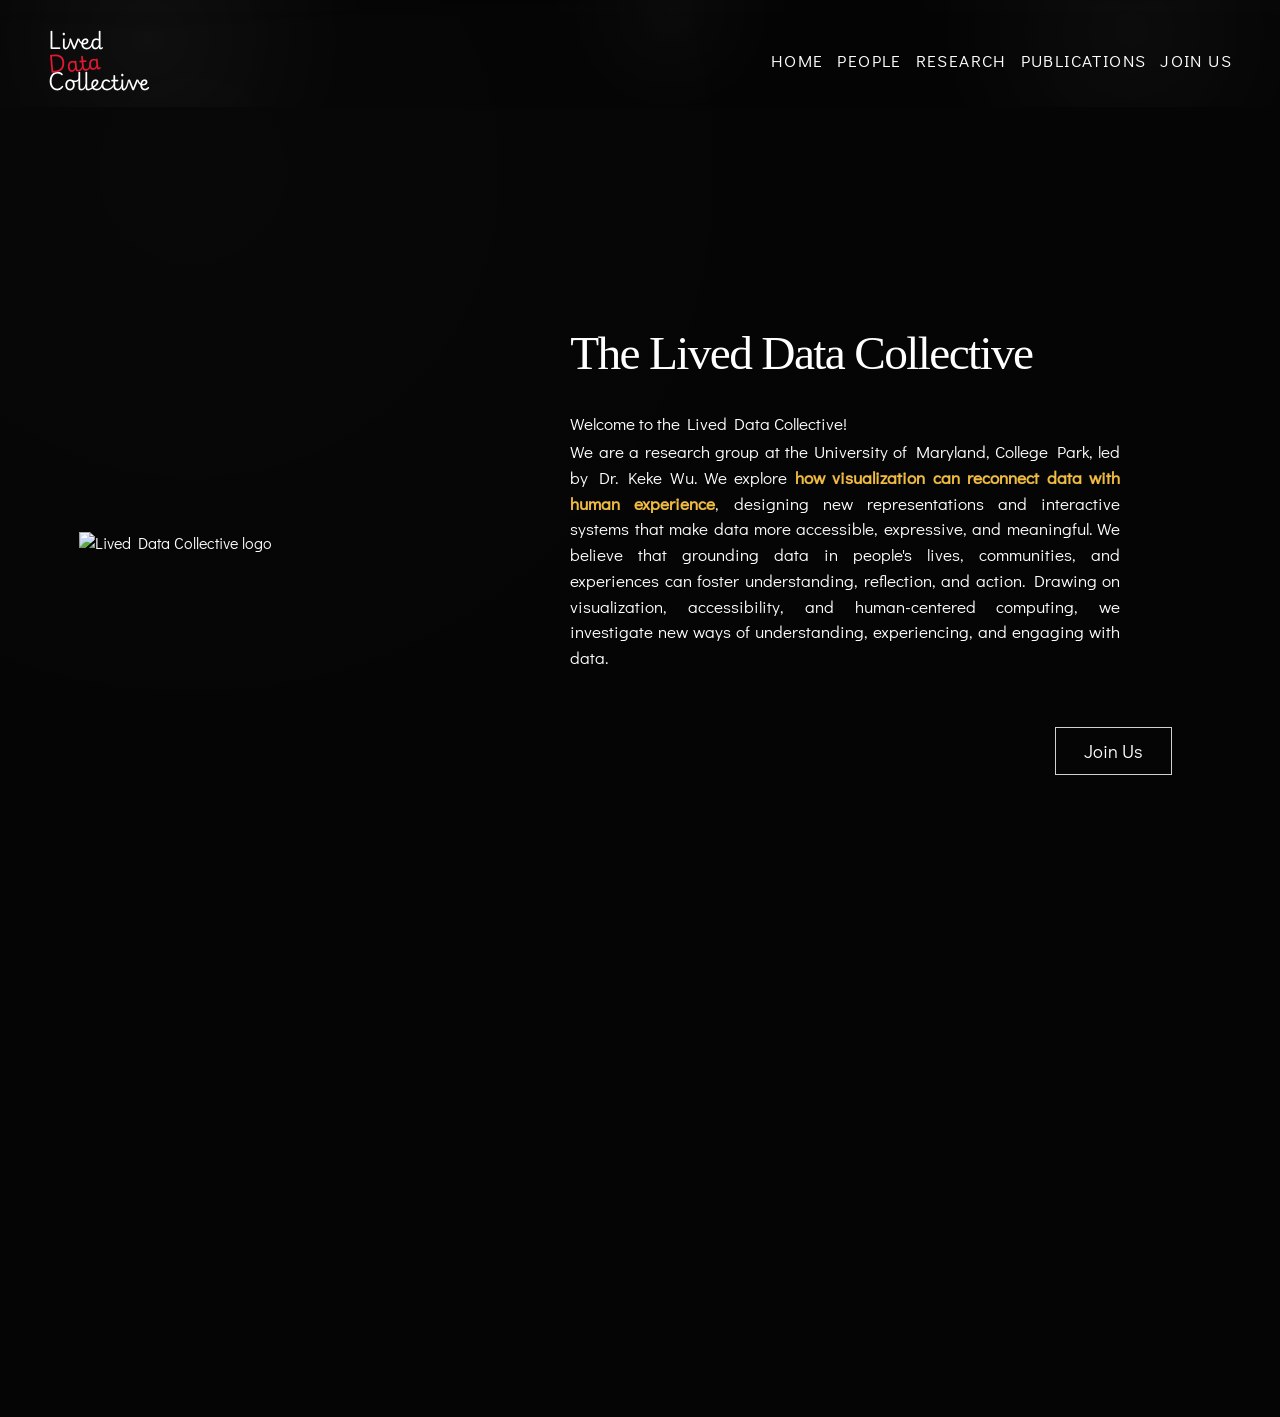
==== index.html @ 93595a59 "Update stuff" ====
<!DOCTYPE html>
<html lang="en">
  <head>
    <meta charset="UTF-8" />
    <meta name="viewport" content="width=device-width, initial-scale=1.0" />
    <title>Lived Data Collective</title>
    <meta
      name="description"
      content="Lived Data Collective is a research group at the University of Maryland exploring how visualization can bridge data and lived experience."
    />
    <link rel="icon" type="image/png" href="ldc.png" />
    <link rel="preconnect" href="https://fonts.googleapis.com" />
    <link rel="preconnect" href="https://fonts.gstatic.com" crossorigin />
    <link
      href="https://fonts.googleapis.com/css2?family=Cardo:wght@400;700&family=Didact+Gothic&family=IM+Fell+English:ital@0;1&family=Playwrite+GB+J:wght@100..400&family=Shippori+Mincho:wght@500;600&display=swap"
      rel="stylesheet"
    />
    <link rel="stylesheet" href="styles.css" />
  </head>
  <body class="home-page">
    <div class="page-shell">
      <header class="site-header">
        <div class="brand-lockup">
          <a class="wordmark" href="index.html" aria-label="Lived Data Collective home">
            <span>Lived</span>
            <span>Data</span>
            <span>Collective</span>
          </a>
        </div>
        <nav class="site-nav" aria-label="Primary">
          <a href="index.html">Home</a>
          <a href="people.html">People</a>
          <a href="research.html">Research</a>
          <a href="publications.html">Publications</a>
          <a href="join-us.html">Join Us</a>
        </nav>
      </header>

      <main id="top">
        <section class="hero">
          <div class="hero-mark reveal" aria-hidden="true">
            <img
              class="hero-logo"
              src="ldc-seal.png"
              alt="Lived Data Collective logo"
            />
          </div>
          <div class="hero-copy hero-copy-reference reveal">
            <h1 class="hero-reveal hero-reveal-1">The Lived Data Collective</h1>
            <p class="hero-intro-line hero-reveal hero-reveal-2">Welcome to the Lived Data Collective!</p>
            <p class="hero-text hero-text-wide hero-reveal hero-reveal-3">
              We are a research group at the University of Maryland, College
              Park, led by Dr. Keke Wu. We explore
              <span class="text-highlight wave-underline"
                >how visualization can reconnect data with human
                experience</span
              >, designing new representations and interactive systems that make data more accessible, expressive, and meaningful. We believe that grounding data in people's lives, communities, and experiences
              can foster understanding, reflection, and action. Drawing on visualization, accessibility,
              and human-centered computing, we investigate new
              ways of understanding, experiencing, and engaging with data.
            </p>
            <div class="hero-actions hero-actions-reference hero-reveal hero-reveal-4" id="join-us">
              <a class="button button-secondary button-outline" href="join-us.html"
                >Join Us</a
              >
            </div>
          </div>
        </section>

        <section class="news-section" aria-labelledby="news-heading">
          <div class="news-shell scroll-reveal">
            <div class="news-heading">
              <p class="news-kicker">News &amp; Updates</p>
              <h2 id="news-heading">What’s happening now</h2>
            </div>
            <div class="news-list">
              <article class="news-item scroll-reveal scroll-reveal-delay-1">
                <div class="news-meta">
                  <p class="news-date">Aug 2026</p>
                  <p class="news-type">People</p>
                </div>
                <div class="news-media">
                  <img
                    src="maggie-xu.png"
                    alt="Portrait of Maggie Xu"
                  />
                </div>
                <div class="news-copy">
                  <h3>Welcome, Maggie! <span class="news-badge">New</span></h3>
                  <p>Maggie Xu joins UMD as a PhD researcher.</p>
                </div>
              </article>
              <article class="news-item scroll-reveal scroll-reveal-delay-1">
                <div class="news-meta">
                  <p class="news-date">Aug 2026</p>
                  <p class="news-type">Publication</p>
                </div>
                <div class="news-media">
                  <img
                    src="assets/cognitive-accessibility-lenses-black.png"
                    alt="Diagram connecting cognition, access, and audience"
                  />
                </div>
                <div class="news-copy">
                  <h3>
                    Accepted to AccessViz
                    <span class="news-badge">New</span>
                  </h3>
                  <p>
                    <a
                      class="news-paper-link"
                      href="https://arxiv.org/pdf/2608.17039"
                      target="_blank"
                      rel="noreferrer"
                    >
                      “What Cognitive Accessibility Reveals ...”
                    </a>
                    was accepted to the 3rd Workshop on Accessible
                    Visualization.
                  </p>
                </div>
              </article>
              <article class="news-item scroll-reveal scroll-reveal-delay-1">
                <div class="news-meta">
                  <p class="news-date">Aug 2026</p>
                  <p class="news-type">Publication</p>
                </div>
                <div class="news-media">
                  <img src="assets/bringing-data-to-life-thumbnail-black-cropped.png" alt="Data Characters artwork" />
                </div>
                <div class="news-copy">
                  <h3>Accepted to IEEE VIS Posters <span class="news-badge">New</span></h3>
                  <p>
                    <a class="news-paper-link" href="https://arxiv.org/pdf/2608.28780" target="_blank" rel="noreferrer">“Data Characters”</a> was accepted to IEEE VIS Posters.
                  </p>
                </div>
              </article>
            </div>
            <div class="news-archive-link-wrap">
              <a class="news-archive-link" href="news-archive.html">More updates</a>
            </div>
          </div>
        </section>
      </main>

    </div>

    <script src="scripts/shared.js"></script>
    <script src="scripts/home.js"></script>
  </body>
</html>
---- styles.css ----
/* --------------------------------------------------------------------------
   Shared foundations: tokens, typography, header, navigation, and motion.
   Page-specific sections follow in the order they appear in the site.
   -------------------------------------------------------------------------- */

:root {
  --bg: #050505;
  --paper: #050505;
  --ink: #ffffff;
  --muted: rgba(255, 255, 255, 0.76);
  --line: rgba(255, 255, 255, 0.1);
  --accent: #e21833;
  --shadow: 0 10px 24px rgba(0, 0, 0, 0.2);
  --radius: 22px;
}

*,
*::before,
*::after {
  box-sizing: border-box;
}

img {
  -webkit-user-drag: none;
  user-select: none;
}

html {
  scroll-behavior: smooth;
}

body {
  margin: 0;
  min-height: 100vh;
  color: var(--ink);
  font-family: "Didact Gothic", "Avenir Next", "Segoe UI", sans-serif;
  background: var(--bg);
  overflow-x: hidden;
}

a {
  color: inherit;
  text-decoration: none;
}

.page-shell {
  position: relative;
  width: 100%;
  min-height: 100vh;
  margin: 0;
  background-color: var(--bg);
  background-image:
    radial-gradient(circle at 15% 12%, rgba(255, 255, 255, 0.012), transparent 38%),
    url("assets/print-grain.svg");
  background-repeat: no-repeat, repeat;
  background-size: 100% 100%, 280px 280px;
  overflow-x: hidden;
}

.page-shell::before {
  content: none;
}

.site-header,
.site-footer,
.section,
.hero {
  position: relative;
  z-index: 1;
}

.site-header {
  position: fixed;
  top: 0;
  left: 0;
  right: 0;
  z-index: 20;
  display: flex;
  flex-direction: row;
  justify-content: space-between;
  align-items: center;
  gap: 24px;
  padding: 30px clamp(20px, 4vw, 48px) 0;
  padding-bottom: 16px;
  overflow: hidden;
  background: linear-gradient(
    180deg,
    rgba(0, 0, 0, 0.18) 0%,
    rgba(0, 0, 0, 0.07) 38%,
    rgba(0, 0, 0, 0.015) 72%,
    rgba(0, 0, 0, 0) 100%
  );
  transition:
    background 220ms ease,
    backdrop-filter 220ms ease,
    box-shadow 220ms ease,
    border-color 220ms ease;
  border-bottom: none;
  backdrop-filter: blur(0px);
}

.site-header::before {
  content: "";
  position: absolute;
  inset: -40% -10% auto;
  height: 180%;
  pointer-events: none;
  background:
    radial-gradient(circle at 18% 42%, rgba(255, 255, 255, 0.08), transparent 18%),
    radial-gradient(circle at 52% 28%, rgba(255, 255, 255, 0.05), transparent 16%),
    radial-gradient(circle at 82% 38%, rgba(255, 255, 255, 0.07), transparent 18%);
  opacity: 0.55;
  transform: translateX(0);
  animation: headerRipple 14s linear infinite;
  z-index: 0;
}

.site-header::after {
  content: "";
  position: absolute;
  left: 0;
  right: 0;
  bottom: -10px;
  height: 76px;
  pointer-events: none;
  background: linear-gradient(
    180deg,
    rgba(0, 0, 0, 0.06) 0%,
    rgba(0, 0, 0, 0.025) 34%,
    rgba(0, 0, 0, 0) 100%
  );
  filter: blur(18px);
  z-index: 0;
}

body.is-scrolled .site-header::before {
  opacity: 0.34;
}

body.is-scrolled .site-header {
  background: linear-gradient(
    180deg,
    rgba(0, 0, 0, 0.3) 0%,
    rgba(0, 0, 0, 0.13) 54%,
    rgba(0, 0, 0, 0.015) 84%,
    rgba(0, 0, 0, 0) 100%
  );
  backdrop-filter: blur(6px);
  box-shadow: 0 10px 28px rgba(0, 0, 0, 0.08);
}

.brand-lockup {
  display: flex;
  align-items: center;
  gap: 20px;
  position: relative;
  z-index: 1;
}

.umd-logo {
  width: 172px;
  height: auto;
  display: block;
}

.umd-crest {
  width: 88px;
}

main {
  padding-top: 210px;
}

.wordmark {
  display: inline-grid;
  gap: 0;
  font-family: "Playwrite GB J", "Cormorant Garamond", Georgia, serif;
  font-size: clamp(1.05rem, 1.6vw, 1.45rem);
  line-height: 1;
  letter-spacing: 0;
  text-align: left;
  transform-origin: left center;
  transition: transform 320ms cubic-bezier(0.22, 1, 0.36, 1), opacity 220ms ease;
}

.wordmark span:nth-child(2) {
  display: inline-block;
  color: var(--accent);
  transform: rotate(-5deg);
  transform-origin: center;
  animation: wordmarkDataLive 6.2s ease-in-out infinite;
}

.wordmark span {
  transition:
    transform 420ms cubic-bezier(0.22, 1, 0.36, 1),
    color 260ms ease,
    text-shadow 320ms ease;
}

.wordmark:hover,
.wordmark:focus-visible {
  transform: translateY(-2px) scale(1.04) rotate(-2deg);
}

.wordmark:hover span:nth-child(1),
.wordmark:focus-visible span:nth-child(1) {
  transform: translateX(-10px) rotate(-4deg);
}

.wordmark:hover span:nth-child(2),
.wordmark:focus-visible span:nth-child(2) {
  transform: rotate(-5deg) scale(1.04);
  text-shadow: none;
}

.wordmark:hover span:nth-child(3),
.wordmark:focus-visible span:nth-child(3) {
  transform: translateX(-6px) rotate(3deg);
}

.site-nav {
  display: flex;
  flex-wrap: wrap;
  justify-content: flex-end;
  gap: 14px;
  font-family: "Didact Gothic", "Avenir Next", "Segoe UI", sans-serif;
  font-size: 1.08rem;
  text-transform: uppercase;
  letter-spacing: 0.08em;
  color: #ffffff;
  position: relative;
  z-index: 1;
}

.site-nav a,
.contact-panel a {
  position: relative;
}

.site-nav a::after,
.contact-panel a::after {
  content: "";
  position: absolute;
  left: 0;
  bottom: -2px;
  width: 100%;
  height: 1px;
  background: currentColor;
  transform: scaleX(0);
  transform-origin: left center;
  transition: transform 240ms cubic-bezier(0.22, 1, 0.36, 1);
}

.site-nav a:hover,
.site-nav a:focus-visible {
  color: var(--accent);
}

.site-nav a[aria-current="page"] {
  color: var(--accent);
}

.site-nav a[aria-current="page"]::after {
  transform: scaleX(1);
}

.site-nav a:hover::after,
.site-nav a:focus-visible::after,
.contact-panel a:hover::after,
.contact-panel a:focus-visible::after {
  transform: scaleX(1);
}

.hero {
  display: grid;
  grid-template-columns: minmax(280px, 0.9fr) minmax(0, 1.3fr);
  gap: clamp(32px, 5vw, 72px);
  padding: 72px clamp(20px, 4vw, 48px) 56px;
  min-height: 72vh;
  align-items: center;
  justify-items: stretch;
  text-align: left;
  max-width: 1380px;
  margin: 0 auto;
}

.hero-copy {
  max-width: 780px;
  position: relative;
}

.hero-mark {
  position: relative;
  display: flex;
  justify-content: center;
  align-items: center;
}

.hero-logo {
  width: min(31vw, 430px);
  height: auto;
  display: block;
  position: relative;
  z-index: 1;
}

.hero-copy-reference {
  max-width: 820px;
  padding-top: 0;
  display: grid;
  align-content: center;
  justify-items: start;
}

.hero-reveal {
  opacity: 0;
  transform: translateY(16px);
  animation: heroReveal 700ms ease forwards;
}

.hero-reveal-1 {
  animation-delay: 80ms;
}

.hero-reveal-2 {
  animation-delay: 220ms;
}

.hero-reveal-3 {
  animation-delay: 360ms;
}

.hero-reveal-4 {
  animation-delay: 500ms;
}

.eyebrow,
.section-index,
.project-type,
.card-label,
.method-number {
  margin: 0;
  text-transform: uppercase;
  letter-spacing: 0.16em;
  font-size: 0.75rem;
  font-weight: 500;
  color: var(--accent);
}

.hero h1 {
  margin: 0 0 34px;
  max-width: none;
  font-family: "IM Fell English", Georgia, serif;
  font-size: clamp(2.35rem, 3.7vw, 3.45rem);
  line-height: 1.02;
  letter-spacing: -0.035em;
  font-weight: 500;
}

.hero-copy h1 {
  position: relative;
}

.hero h1::after {
  content: none;
}

.hero-intro-line {
  margin: 0 0 2px;
  max-width: 55ch;
  font-family: "Didact Gothic", "Avenir Next", "Segoe UI", sans-serif;
  font-size: clamp(1.06rem, 1.34vw, 1.22rem);
  line-height: 1.5;
  color: #ffffff;
  text-align: left;
}

.hero-text,
.about-copy p,
.annotation p,
.method-card p,
.project-card p,
.contact-panel p,
.person-card p {
  margin: 0;
  color: var(--muted);
  line-height: 1.65;
  font-size: 1rem;
}

.hero-text {
  max-width: 56ch;
  font-size: 1.08rem;
  margin-inline: 0;
}

.hero-text-wide {
  max-width: 55ch;
  font-family: "Didact Gothic", "Avenir Next", "Segoe UI", sans-serif;
  font-size: clamp(1.06rem, 1.34vw, 1.22rem);
  line-height: 1.5;
  color: #ffffff;
  text-align: justify;
  text-justify: inter-word;
}

.hero-text-wide + .hero-text-wide {
  margin-top: 24px;
}

@media (min-width: 1800px) {
  .hero {
    max-width: 1480px;
    gap: 84px;
    padding-top: 88px;
  }

  .hero h1 {
    font-size: 3.95rem;
  }

  .hero-intro-line,
  .hero-text-wide {
    max-width: 58ch;
    font-size: 1.34rem;
    line-height: 1.55;
  }

  .hero-logo {
    width: min(29vw, 470px);
  }

}

.text-highlight {
  position: relative;
  display: inline;
  color: #f1bc42;
  font-weight: 700;
  -webkit-text-stroke: 0.15px currentColor;
  text-decoration: none;
}

/* Reveal a fixed-size wave from left to right, including wrapped lines. */
.wave-underline {
  --wave-surface: var(--bg);
  padding-bottom: 7px;
  -webkit-box-decoration-break: clone;
  box-decoration-break: clone;
  background-image:
    linear-gradient(var(--wave-surface), var(--wave-surface)),
    url("data:image/svg+xml,%3Csvg xmlns='http://www.w3.org/2000/svg' width='20' height='7' viewBox='0 0 20 7'%3E%3Cpath d='M0 3.5 Q5 -1 10 3.5 T20 3.5' fill='none' stroke='%23f1bc42' stroke-width='1.5'/%3E%3C/svg%3E");
  background-repeat: no-repeat, repeat-x;
  background-position: right bottom, left bottom;
  background-size: 100% 7px, 20px 7px;
  transition: background-size 650ms cubic-bezier(.22, 1, .36, 1);
}
.wave-underline:hover {
  background-size: 0% 7px, 20px 7px;
}
.join-phd-dialog .wave-underline { --wave-surface: #111110; }
.join-phd-apply:focus-within .wave-underline {
  background-size: 0% 7px, 20px 7px;
}
@media (prefers-reduced-motion: reduce) {
  .wave-underline { transition: none; }
}

.text-linklike {
  color: #00000;
  font-weight: 700;
}

.hero-actions {
  display: flex;
  flex-wrap: wrap;
  justify-content: flex-start;
  gap: 14px;
  margin-top: 28px;
}

.hero-actions-reference {
  width: 100%;
  justify-content: flex-end;
  margin-top: 36px;
  align-items: center;
  gap: 10px;
}

.hero-actions-reference .button-outline {
  position: relative;
  left: -60px;
  top: 20px;
}

.hero-scroll-cue {
  display: inline-flex;
  align-items: center;
  justify-content: center;
  width: 96px;
  flex: 0 0 96px;
  margin-top: 15px;
  margin-right: 8px;
  margin-left: -10px;
  text-decoration: none;
  align-self: center;
  transition: transform 180ms ease, opacity 180ms ease;
}

.hero-scroll-cue img {
  width: 88px;
  height: auto;
  display: block;
  opacity: 0.84;
  animation: hero-scroll-bob 1.8s ease-in-out infinite;
}

.hero-scroll-cue:hover,
.hero-scroll-cue:focus-visible {
  transform: translateY(1px) scale(1.01);
}

.hero-scroll-cue:hover img,
.hero-scroll-cue:focus-visible img {
  opacity: 0.55;
}

.news-section {
  max-width: 1380px;
  margin: 0 auto;
  padding: 44px clamp(20px, 4vw, 48px) 64px;
}

.news-shell {
  position: relative;
  padding-top: 20px;
}

.news-shell::before {
  content: "";
  position: absolute;
  top: 0;
  left: 0;
  width: 100%;
  height: 1px;
  background: rgba(255, 255, 255, 0.22);
}

.news-heading {
  display: grid;
  gap: 4px;
  margin-bottom: 20px;
}

.news-kicker {
  margin: 0;
  color: var(--accent);
  font-family: "Didact Gothic", "Avenir Next", "Segoe UI", sans-serif;
  font-size: 0.95rem;
  letter-spacing: 0.08em;
  text-transform: uppercase;
}

.news-heading h2 {
  margin: 0;
  font-family: "IM Fell English", Georgia, serif;
  font-size: clamp(1.9rem, 3.2vw, 2.8rem);
  font-weight: 500;
  line-height: 1;
}

.news-list {
  display: grid;
  grid-template-columns: 1fr;
  gap: 10px;
}

.news-item {
  display: grid;
  grid-template-columns: 140px 104px minmax(0, 1fr);
  gap: 16px;
  align-items: start;
  padding: 8px 0 10px;
}

.news-meta {
  display: grid;
  gap: 4px;
}

.news-date {
  margin: 0;
  color: var(--accent);
  font-size: 0.86rem;
}

.news-type {
  margin: 0;
  color: #ffffff;
  font-size: 0.86rem;
  text-transform: uppercase;
  letter-spacing: 0.06em;
}

.news-media {
  width: 104px;
  height: 74px;
  min-height: 74px;
  display: flex;
  align-items: center;
  justify-content: center;
  padding: 0;
  position: relative;
  overflow: hidden;
  border: 1px solid #393939;
  background: rgba(255, 255, 255, 0.03);
  transition: transform 220ms cubic-bezier(0.22, 1, 0.36, 1);
}

.news-media img {
  display: block;
  width: calc(100% - 12px);
  height: calc(100% - 12px);
  object-fit: cover;
  object-position: center;
  filter: saturate(0.78) contrast(1.08) brightness(0.9);
  transition:
    filter 280ms ease,
    transform 280ms cubic-bezier(0.22, 1, 0.36, 1),
    box-shadow 280ms ease;
}

.news-media.news-media-logo {
  width: 84px;
  max-width: 100%;
  height: 84px;
  min-height: 84px;
  justify-self: center;
  border: 0;
  background: transparent;
}

.news-media-logo img {
  width: 100%;
  height: 100%;
  object-fit: contain;
  filter: none;
}

.news-media-logo::after {
  display: none;
}

.news-media.news-media-bulb {
  background: #fff;
}

.news-media-bulb::after {
  display: none;
}

.news-media-bulb img {
  object-fit: contain;
  filter: none;
}

/* A restrained ink wash makes source photos feel part of the site's palette. */
.news-media::after {
  content: "";
  position: absolute;
  inset: 6px;
  pointer-events: none;
  background: linear-gradient(135deg, rgba(226, 24, 51, 0.17), rgba(0, 0, 0, 0.08));
  mix-blend-mode: soft-light;
}

.news-media:hover {
  transform: translateY(-3px);
}

.news-media:hover img {
  transform: scale(1.035);
  filter: saturate(0.9) contrast(1.08) brightness(0.94);
  box-shadow: none;
}

.news-copy h3 {
  margin: 0 0 6px;
  font-family: "Didact Gothic", "Avenir Next", "Segoe UI", sans-serif;
  font-size: 1.05rem;
  font-weight: 400;
  line-height: 1.35;
}

.news-copy h3 a {
  color: #ffffff;
  text-decoration: underline;
  text-decoration-style: dotted;
  text-decoration-color: rgba(255, 255, 255, 0.72);
  text-decoration-thickness: 1px;
  text-underline-offset: 0.24em;
  transition:
    color 220ms ease,
    text-decoration-color 220ms ease,
    text-underline-offset 220ms ease;
}

.news-copy h3 a:hover,
.news-copy h3 a:focus-visible {
  color: var(--accent);
  text-decoration-color: currentColor;
  text-underline-offset: 0.3em;
}

.news-badge {
  display: inline-block;
  margin-left: 10px;
  padding: 2px 8px;
  border: 1px solid rgba(226, 24, 51, 0.5);
  border-radius: 999px;
  color: var(--accent);
  font-size: 0.78rem;
  letter-spacing: 0.08em;
  text-transform: uppercase;
  vertical-align: middle;
}

.news-copy {
  padding-left: 10px;
}

.news-copy p {
  margin: 0;
  color: #ffffff;
  font-size: clamp(0.94rem, 1.1vw, 1rem);
  line-height: 1.5;
}

.news-name {
  font-weight: 600;
}

.news-paper-link {
  color: #ffffff;
  text-decoration: underline;
  text-decoration-style: dotted;
  text-decoration-color: rgba(255, 255, 255, 0.72);
  text-decoration-thickness: 1px;
  text-underline-offset: 0.2em;
  transition: color 180ms ease, text-decoration-color 180ms ease;
}

.news-paper-link:hover,
.news-paper-link:focus-visible {
  color: var(--accent);
  text-decoration-color: currentColor;
  outline: none;
}

.news-archive {
  margin-top: 30px;
  padding-top: 18px;
  border-top: 1px solid rgba(255, 255, 255, 0.22);
}

.news-archive-link-wrap {
  display: flex;
  justify-content: flex-end;
  margin-top: 30px;
}

.news-archive-link {
  display: inline-flex;
  align-items: center;
  gap: 7px;
  color: var(--accent-soft);
  font-size: 0.94rem;
  text-decoration: none;
}

.news-archive-link::after {
  content: "→";
  color: var(--accent);
  animation: archive-arrow-pulse 0.9s ease-in-out infinite;
  transition: transform 180ms ease;
}

.news-archive-link:hover,
.news-archive-link:focus-visible {
  color: var(--accent);
  outline: none;
}

.news-archive-link:hover::after,
.news-archive-link:focus-visible::after {
  transform: translateX(3px);
  animation-play-state: paused;
}

@keyframes archive-arrow-pulse {
  0%,
  100% {
  opacity: 1;
    transform: translateX(0);
  }

  50% {
    opacity: 1;
    transform: translateX(4px);
  }
}

.news-archive-main {
  min-height: 100vh;
  padding-top: 140px;
}

.news-archive-page .news-archive-period + .news-archive-period {
  margin-top: 30px;
}

.news-archive-heading {
  display: inline-block;
  margin: 0;
  padding-left: 12px;
  border-left: 3px solid var(--accent-soft);
  cursor: pointer;
  font-family: "Didact Gothic", "Avenir Next", "Segoe UI", sans-serif;
  font-size: 0.9rem;
  font-weight: 400;
  letter-spacing: 0.09em;
  line-height: 1.5;
  text-transform: uppercase;
  list-style: none;
  transition: border-color 180ms ease, color 180ms ease;
}

.news-archive-heading::-webkit-details-marker {
  display: none;
}

.news-archive-heading::after {
  content: "+";
  display: inline-block;
  margin-left: 8px;
  color: var(--accent);
  font-size: 1.15em;
  line-height: 1;
  transition: transform 180ms ease;
}

.news-archive[open] .news-archive-heading::after {
  transform: rotate(45deg);
}

.news-archive-heading:hover,
.news-archive-heading:focus-visible {
  border-left-color: var(--accent);
  color: #ffffff;
  outline: none;
}

.news-archive-content {
  display: grid;
  gap: 20px;
  padding-top: 18px;
}

.news-archive-period {
  display: grid;
  gap: 4px;
}

.news-archive-date {
  margin: 0;
  color: var(--accent);
  font-size: 0.86rem;
}

.news-archive .news-item {
  padding-top: 2px;
}

.news-toggle {
  display: inline-flex;
  align-items: center;
  gap: 8px;
  margin-top: 12px;
  padding: 0;
  border: 2px solid rgba(255, 255, 255, 0.88);
  color: var(--ink);
  background: transparent;
  font: inherit;
  font-size: 0.95rem;
  cursor: pointer;
}

.news-toggle::after {
  content: "+";
  color: var(--accent);
  font-size: 1.2em;
  line-height: 1;
  transition: transform 180ms ease;
}

.news-toggle[aria-expanded="true"]::after {
  transform: rotate(45deg);
}

.news-toggle:hover,
.news-toggle:focus-visible {
  color: var(--accent);
}

.button {
  display: inline-flex;
  align-items: center;
  justify-content: center;
  min-height: 48px;
  padding: 0 18px;
  border-radius: 999px;
  border: 1px solid var(--line);
  font-weight: 500;
  transition:
    transform 220ms cubic-bezier(0.22, 1, 0.36, 1),
    background 220ms ease,
    border-color 220ms ease,
    color 220ms ease,
    box-shadow 220ms ease;
}

.button:hover,
.button:focus-visible {
  transform: translateY(-2px);
  box-shadow: 0 10px 22px rgba(0, 0, 0, 0.16);
}

.button-primary {
  background: var(--accent);
  color: var(--paper);
  border-color: var(--accent);
}

.button-secondary {
  background: transparent;
  color: var(--ink);
}

.button-outline {
  border-color: rgba(255, 255, 255, 0.82);
  padding: 0 28px;
  border-radius: 0;
  font-family: "Didact Gothic", "Avenir Next", "Segoe UI", sans-serif;
  font-size: 1.15rem;
}

.button-secondary:hover,
.button-secondary:focus-visible {
  border-color: var(--accent);
  color: var(--accent);
}

@keyframes wordmarkDataLive {
  0%,
  100% {
    transform: translateX(0) scale(1);
    text-shadow: 0 0 0 rgba(226, 24, 51, 0);
    opacity: 1;
  }
  35% {
    transform: translateY(-0.5px) scale(1.01);
    text-shadow: 0 0 6px rgba(226, 24, 51, 0.12);
  }
  50% {
    transform: translateY(0) scale(1.025);
    text-shadow: 0 0 12px rgba(226, 24, 51, 0.2);
    opacity: 1;
  }
  70% {
    transform: translateY(0.5px) scale(1.008);
    text-shadow: 0 0 5px rgba(226, 24, 51, 0.1);
  }
}

@keyframes headerRipple {
  from {
    transform: translateX(0);
  }
  to {
    transform: translateX(-8%);
  }
}

@keyframes heroReveal {
  from {
    opacity: 0;
    transform: translateY(16px);
  }
  to {
    opacity: 1;
    transform: translateY(0);
  }
}

@keyframes hero-scroll-bob {
  0%,
  100% {
    transform: scaleX(-1) translateY(0);
  }
  50% {
    transform: scaleX(-1) translateY(5px);
  }
}

.section {
  padding: 56px clamp(20px, 4vw, 48px) 8px;
  max-width: 1120px;
  margin: 0 auto;
  text-align: center;
}

.section-heading {
  display: flex;
  justify-content: center;
  align-items: baseline;
  gap: 18px;
  margin-bottom: 28px;
}

.section-heading h2 {
  margin: 0;
  font-family: "Cormorant Garamond", Georgia, serif;
  font-size: clamp(2.2rem, 4vw, 3.5rem);
  font-weight: 500;
  letter-spacing: -0.04em;
}

.about-grid {
  display: grid;
  grid-template-columns: 1fr;
  gap: 24px;
  align-items: start;
}

.about-copy,
.method-card,
.project-card,
.person-card,
.contact-panel {
  border: 1px solid var(--line);
  border-radius: var(--radius);
  background: transparent;
  box-shadow: none;
}

.about-copy {
  padding: 28px;
  display: grid;
  gap: 18px;
  max-width: 760px;
  margin: 0 auto;
}

.annotation {
  padding: 22px;
  background:
    linear-gradient(180deg, rgba(110, 119, 83, 0.08), transparent),
    rgba(255, 252, 245, 0.82);
}

.annotation-title {
  margin: 0 0 12px;
  font-weight: 500;
}

.cards-three,
.people-list {
  display: grid;
  grid-template-columns: repeat(3, minmax(0, 1fr));
  gap: 20px;
}

.method-card,
.person-card {
  padding: 24px;
  min-height: 240px;
}

.method-card h3,
.project-card h3,
.person-card h3 {
  margin: 16px 0 12px;
  font-size: 1.4rem;
  line-height: 1.08;
}

.method-card:nth-child(2) {
  border-top: 1px solid var(--line);
}

.project-card:nth-child(1) {
  border-top: 1px solid var(--line);
}

.project-card:nth-child(2) {
  border-top: 1px solid var(--line);
}

.project-card:nth-child(3) {
  border-top: 1px solid var(--line);
}

.projects-layout .project-list {
  display: grid;
  grid-template-columns: repeat(3, minmax(0, 1fr));
  gap: 20px;
}

.project-card {
  padding: 26px;
  min-height: 280px;
}

.people-contact {
  display: grid;
  grid-template-columns: 1.1fr 0.9fr;
  gap: 28px;
  padding-bottom: 72px;
}

.contact-panel {
  padding: 28px;
  display: grid;
  justify-items: center;
  gap: 16px;
  min-height: 100%;
}

.contact-panel a {
  width: fit-content;
  font-weight: 500;
}

.contact-panel a:hover,
.contact-panel a:focus-visible {
  color: var(--accent);
}

.site-footer {
  display: flex;
  justify-content: center;
  gap: 16px;
  padding: 0 clamp(20px, 4vw, 48px) 26px;
  color: var(--muted);
  font-size: 0.95rem;
  text-align: center;
}

.reveal {
  opacity: 1;
  transform: none;
}

.scroll-reveal {
  opacity: 0;
  transform: translateY(30px);
  transition:
    opacity 700ms ease,
    transform 700ms cubic-bezier(0.22, 1, 0.36, 1);
  will-change: opacity, transform;
}

.scroll-reveal.is-visible {
  opacity: 1;
  transform: translateY(0);
}

.scroll-reveal-delay-1 {
  transition-delay: 180ms;
}

.news-shell.scroll-reveal {
  transform: translateY(22px);
  transition-delay: 120ms;
}

.join-main {
  max-width: 1380px;
  margin: 0 auto;
  padding: 150px clamp(20px, 4vw, 48px) 88px;
}

.join-hero {
  display: grid;
  grid-template-columns: minmax(0, 680px) 180px;
  gap: 24px;
  align-items: center;
  max-width: 980px;
  margin: 0 auto 80px;
}

.join-hero-copy {
  max-width: 680px;
  margin: 0;
  justify-self: start;
  text-align: left;
}

.join-hero h1 {
  margin: 0 0 10px;
  font-family: "IM Fell English", Georgia, serif;
  font-size: clamp(1.9rem, 3.2vw, 2.8rem);
  font-weight: 500;
  line-height: 1;
}

.join-intro {
  margin: 0;
  max-width: 56ch;
  color: #ffffff;
  font-size: clamp(1.04rem, 1.35vw, 1.16rem);
  line-height: 1.5;
}

.join-hero-figure {
  position: relative;
  display: flex;
  justify-self: end;
  justify-content: center;
  perspective: 900px;
}

.join-hero-figure::before {
  content: "";
  position: absolute;
}

.join-hero-figure img {
  width: min(100%, 156px);
  aspect-ratio: 1;
  height: auto;
  display: block;
  position: relative;
  z-index: 1;
  padding: 14px;
  border-radius: 50%;
  background: rgba(255, 255, 255, 0.07);
  border: 1px solid rgba(150, 150, 150, 0.4);
  object-fit: contain;
  filter: drop-shadow(0 16px 28px rgba(0, 0, 0, 0.22));
  transform-style: preserve-3d;
  transition:
    transform 520ms cubic-bezier(0.22, 1, 0.36, 1),
    border-color 220ms ease,
    background 220ms ease;
}

.join-hero-figure:hover img,
.join-hero-figure:focus-within img {
  transform: rotateY(180deg);
  border-color: rgba(150, 150, 150, 0.4);
  background: rgba(255, 255, 255, 0.07);
}

.join-grid {
  display: grid;
  grid-template-columns: repeat(3, minmax(0, 1fr));
  gap: 18px;
  padding-top: 12px;
  margin-bottom: 42px;
}

.join-card {
  display: grid;
  grid-template-columns: 1fr;
  gap: 18px;
  align-items: start;
  padding: 22px 20px 24px;
  border: 1px solid rgba(150, 150, 150, 0.34);
  border-radius: 22px;
  background:
    linear-gradient(180deg, rgba(255, 255, 255, 0.03), rgba(255, 255, 255, 0.015)),
    rgba(0, 0, 0, 0.42);
  min-height: 100%;
  transition:
    border-color 220ms ease,
    background 220ms ease,
    box-shadow 220ms ease,
    transform 280ms cubic-bezier(0.22, 1, 0.36, 1);
}

.join-card-label {
  display: grid;
  gap: 6px;
}

.join-card-kicker {
  margin: 0;
  color: var(--accent);
  font-size: 0.84rem;
  letter-spacing: 0.08em;
  text-transform: uppercase;
}

.join-card:nth-child(1) {
  box-shadow: inset 0 0 0 1px rgba(226, 24, 51, 0.1);
}

.join-card:nth-child(2) {
  background:
    radial-gradient(circle at 82% 20%, rgba(226, 24, 51, 0.1), transparent 26%),
    linear-gradient(180deg, rgba(255, 255, 255, 0.03), rgba(255, 255, 255, 0.015)),
    rgba(0, 0, 0, 0.42);
}

.join-card:nth-child(3) {
  background:
    radial-gradient(circle at 18% 82%, rgba(241, 188, 66, 0.09), transparent 24%),
    linear-gradient(180deg, rgba(255, 255, 255, 0.03), rgba(255, 255, 255, 0.015)),
    rgba(0, 0, 0, 0.42);
}

/* Card hover follows the pointer, not focus restored after closing a dialog.
   Keyboard users retain the button's own focus-visible outline. */
@media (hover: hover) and (pointer: fine) {
  body:not(.phd-dialog-open) .join-card:hover {
    border-color: #f1bc42;
    box-shadow: 0 16px 28px rgba(0, 0, 0, 0.2);
    transform: translateY(-4px) rotate(-0.18deg);
  }

  body:not(.phd-dialog-open) .join-card:hover .join-card-kicker,
  body:not(.phd-dialog-open) .join-card:hover h2,
  body:not(.phd-dialog-open) .join-card:hover p {
    color: #f1bc42;
  }
}

.join-card h2,
.join-contact h2 {
  margin: 0 0 10px;
  color: #ffffff;
  font-family: "Didact Gothic", "Avenir Next", "Segoe UI", sans-serif;
  font-size: 1.28rem;
  font-weight: 400;
  line-height: 1.2;
}

.join-card p,
.join-contact p {
  margin: 0;
  color: #ffffff;
  font-size: clamp(0.98rem, 1.15vw, 1.05rem);
  line-height: 1.6;
}

.join-contact p a {
  color: #ffffff;
  font-weight: 700;
  text-decoration: underline;
  text-decoration-style: dotted;
  text-decoration-color: rgba(255, 255, 255, 0.72);
  text-decoration-thickness: 1px;
  text-underline-offset: 0.24em;
  transition: color 180ms ease, text-decoration-color 180ms ease;
}

.join-contact p a:hover,
.join-contact p a:focus-visible {
  color: var(--accent);
  text-decoration-color: currentColor;
}

.research-main {
  max-width: 1380px;
  margin: 0 auto;
  padding: 150px clamp(20px, 4vw, 48px) 88px;
}

.publications-main {
  max-width: 1380px;
  min-height: 100vh;
  margin: 0 auto;
  padding: 150px clamp(20px, 4vw, 48px) 88px;
}

.publications-hero {
  max-width: 780px;
  margin: 0 auto 84px;
  text-align: center;
}

.publications-hero h1 {
  margin: 0 0 10px;
  font-family: "IM Fell English", Georgia, serif;
  font-size: clamp(1.9rem, 3.2vw, 2.8rem);
  font-weight: 500;
  line-height: 1;
}

.publications-intro {
  max-width: 58ch;
  margin: 0 auto;
  color: #ffffff;
  font-size: clamp(1.04rem, 1.35vw, 1.16rem);
  line-height: 1.5;
}

.publication-archive {
  width: min(100%, 1100px);
  margin: 0 auto;
}

.sr-only {
  position: absolute;
  width: 1px;
  height: 1px;
  padding: 0;
  margin: -1px;
  overflow: hidden;
  clip: rect(0, 0, 0, 0);
  white-space: nowrap;
  border: 0;
}

.publication-filter-bar {
  display: flex;
  flex-wrap: wrap;
  align-items: center;
  gap: 9px;
  margin: 0 0 72px;
}

.publication-collection .publication-filter-bar {
  margin-bottom: 22px;
}

.publication-search-row {
  display: grid;
  grid-template-columns: minmax(0, 1fr) auto;
  align-items: center;
  gap: 8px 20px;
  margin: 22px 0 14px;
}

.publication-search-panel {
  grid-column: 1 / -1;
}

.publication-search-toggle {
  justify-self: start;
  display: inline-flex;
  align-items: center;
  gap: 12px;
  min-height: 36px;
  padding: 6px 0;
  border: 0;
  color: rgba(255, 255, 255, 0.8);
  background: transparent;
  font: inherit;
  font-size: 0.9rem;
  cursor: pointer;
}

.publication-search-toggle::after {
  content: "+";
  color: var(--accent);
  font-size: 1.2rem;
}

.publication-search-toggle[aria-expanded="true"]::after {
  content: "−";
}

.publication-search-toggle:hover {
  color: #fff;
}

.publication-search-toggle:focus-visible {
  outline: 2px solid var(--accent);
  outline-offset: 4px;
}

#publication-search {
  width: 100%;
  min-width: 0;
  min-height: 44px;
  padding: 10px 14px;
  border: 1px solid rgba(255, 255, 255, 0.3);
  border-radius: 0;
  background: rgba(255, 255, 255, 0.035);
  color: #fff;
  font: inherit;
  font-size: 0.95rem;
  color-scheme: dark;
}

#publication-search::placeholder {
  color: rgba(255, 255, 255, 0.5);
}

#publication-search:focus-visible {
  outline: 2px solid var(--accent);
  outline-offset: 3px;
}

.publication-result-count {
  margin: 0;
  color: rgba(255, 255, 255, 0.6);
  font-size: 0.82rem;
  font-variant-numeric: tabular-nums;
}

.publication-filter-control {
  position: relative;
}

.publication-filter-trigger,
.publication-filter-reset {
  min-height: 34px;
  padding: 6px 10px;
  border: 1px solid rgba(255, 255, 255, 0.34);
  border-radius: 0;
  color: rgba(255, 255, 255, 0.86);
  background: transparent;
  font: inherit;
  font-size: 0.88rem;
  transition: border-color 160ms ease, box-shadow 160ms ease, color 160ms ease;
}

.publication-filter-trigger {
  cursor: pointer;
}

.publication-filter-trigger::after {
  content: "+";
  display: inline-block;
  margin-left: 8px;
  color: rgba(255, 255, 255, 0.52);
  transition: color 160ms ease, transform 160ms ease;
}

.publication-filter-control.is-open .publication-filter-trigger::after {
  color: #ffffff;
  transform: rotate(45deg);
}

.publication-filter-trigger.is-filtered {
  border-color: #ffffff;
  color: #ffffff;
  font-weight: 800;
  -webkit-text-stroke: 0.2px currentColor;
}

.publication-filter-trigger:hover,
.publication-filter-trigger:focus-visible,
.publication-filter-control.is-open .publication-filter-trigger {
  font-weight: 700;
  -webkit-text-stroke: 0.15px currentColor;
}

.publication-filter-reset {
  margin-left: 4px;
  border-color: transparent;
  color: rgba(255, 255, 255, 0.62);
  cursor: pointer;
}

.publication-filter-reset.has-active-filters {
  color: #ffffff;
  font-weight: 800;
  -webkit-text-stroke: 0.2px currentColor;
}

.publication-filter-trigger:hover,
.publication-filter-trigger:focus-visible,
.publication-filter-control.is-open .publication-filter-trigger,
.publication-filter-reset:hover,
.publication-filter-reset:focus-visible {
  border-color: #ffffff;
  color: #ffffff;
  outline: none;
}

.publication-filter-menu {
  position: absolute;
  z-index: 30;
  top: calc(100% + 7px);
  left: 0;
  display: grid;
  width: max-content;
  min-width: 100%;
  max-width: 180px;
  padding: 7px;
  border: 1px solid rgba(255, 255, 255, 0.22);
  border-top: 2px solid #ffffff;
  background: #151515;
  box-shadow: 0 16px 30px rgba(0, 0, 0, 0.45);
  opacity: 0;
  visibility: hidden;
  pointer-events: none;
  transform: translateY(-4px);
  transition: opacity 160ms ease, transform 160ms ease, visibility 0s linear 160ms;
}

.publication-filter-control.is-open .publication-filter-menu {
  opacity: 1;
  visibility: visible;
  pointer-events: auto;
  transform: translateY(0);
  transition-delay: 0s;
}

.publication-filter-option {
  padding: 8px 9px;
  border: 0;
  color: rgba(255, 255, 255, 0.74);
  background: transparent;
  font: inherit;
  font-size: 0.86rem;
  text-align: left;
  white-space: nowrap;
  cursor: pointer;
}

.publication-filter-option:hover,
.publication-filter-option:focus-visible {
  color: #ffffff;
  outline: none;
}

.publication-filter-option.is-selected {
  color: #ffffff;
  font-weight: 800;
  -webkit-text-stroke: 0.2px currentColor;
}

.publication-section-heading {
  display: inline-flex;
  align-items: center;
  min-height: 0;
  margin: 0;
  padding: 10px 14px 10px 16px;
  border: 0;
  border-left: 2px solid rgba(241, 188, 66, 0.72);
  background:
    radial-gradient(circle at 12% 22%, rgba(241, 188, 66, 0.08), transparent 24%),
    linear-gradient(180deg, rgba(255, 255, 255, 0.025), rgba(255, 255, 255, 0.01));
  color: #fff;
  font-family: "Didact Gothic", "Avenir Next", "Segoe UI", sans-serif;
  font-size: 0.98rem;
  font-weight: 400;
  line-height: 1.15;
  letter-spacing: 0.12em;
  text-transform: uppercase;
  transition:
    border-color 180ms ease,
    background 180ms ease,
    color 180ms ease,
    transform 220ms cubic-bezier(0.22, 1, 0.36, 1);
}

.publication-section-heading::before {
  content: none;
}

.publication-section-heading:hover {
  transform: translateX(4px);
}

.publication-feature-heading-row,
.publication-collection > .publication-section-heading {
  margin-bottom: 14px;
}

.publication-feature {
  width: min(100%, 540px);
  container-type: inline-size;
  margin: 0 auto 100px;
}

.publication-feature .publication-section-heading {
  color: #fff;
}

.publication-feature-heading-row {
  display: flex;
  align-items: center;
  justify-content: space-between;
  gap: 16px;
}

.publication-feature-controls {
  display: inline-flex;
  align-items: center;
  gap: 7px;
}

.publication-carousel-dot {
  width: 7px;
  height: 7px;
  padding: 0;
  border-radius: 50%;
  border: 0;
  background: rgba(255, 255, 255, 0.34);
  cursor: pointer;
  transition: background 220ms ease, transform 220ms ease;
}

.publication-carousel-dot.is-active {
  background: #ffd200;
  transform: scale(1.25);
}

.publication-feature-position {
  margin: 0;
}

/* A fixed stage keeps All Work still while featured items change. */
#featured-publication {
  position: relative;
  min-height: 222px;
  overflow: hidden;
}

#featured-publication > .publication-card {
  position: absolute;
  inset: 0;
  width: 100%;
  min-height: 100%;
  will-change: transform, opacity;
}

#featured-publication > .publication-card.is-leaving {
  pointer-events: none;
}

#featured-publication > .publication-card.is-entering-from-right {
  animation: publication-swipe-in-from-right 260ms cubic-bezier(0.16, 1, 0.3, 1) both;
}

#featured-publication > .publication-card.is-entering-from-left {
  animation: publication-swipe-in-from-left 260ms cubic-bezier(0.16, 1, 0.3, 1) both;
}

#featured-publication > .publication-card.is-leaving-to-left {
  animation: publication-swipe-out-to-left 260ms cubic-bezier(0.16, 1, 0.3, 1) both;
}

#featured-publication > .publication-card.is-leaving-to-right {
  animation: publication-swipe-out-to-right 260ms cubic-bezier(0.16, 1, 0.3, 1) both;
}

@keyframes publication-swipe-in-from-right {
  from { transform: translateX(100%); }
  to { transform: translateX(0); }
}

@keyframes publication-swipe-in-from-left {
  from { transform: translateX(-100%); }
  to { transform: translateX(0); }
}

@keyframes publication-swipe-out-to-left {
  from { transform: translateX(0); }
  to { transform: translateX(-100%); }
}

@keyframes publication-swipe-out-to-right {
  from { transform: translateX(0); }
  to { transform: translateX(100%); }
}

.publication-card {
  display: flex;
  min-width: 0;
  color: inherit;
  background: rgba(255, 255, 255, 0.012);
  transition: border-color 180ms ease, background 180ms ease, transform 180ms ease;
}

.publication-card:hover,
.publication-card:focus-within {
  border-color: rgba(255, 255, 255, 0.68);
  background: rgba(255, 255, 255, 0.028);
  transform: translateY(-3px);
}

.publication-card-featured:hover,
.publication-card-featured:focus-within {
  background: transparent;
}

.publication-card-featured {
  display: grid;
  grid-template-columns: minmax(0, 260px) minmax(0, 1fr);
  background: transparent;
  transition: none;
}

.publication-card-featured:hover,
.publication-card-featured:focus-within {
  border-color: rgba(255, 255, 255, 0.22);
  transform: none;
}

.publication-card-featured .publication-thumbnail {
  width: min(100%, var(--featured-thumbnail-width, 240px));
  aspect-ratio: 16 / 10;
  min-height: 0;
  align-self: center;
  justify-self: center;
  background: var(--archive-thumbnail-background, #000000);
}

.publication-card-featured .publication-thumbnail img {
  object-fit: contain;
  object-position: center;
  transform: translateY(var(--featured-thumbnail-offset-y, 0)) scale(var(--featured-thumbnail-scale, 1));
}

.publication-card-featured .publication-card-copy {
  padding: 10px 12px;
  border-left: 1px solid rgba(255, 255, 255, 0.3);
}

.publication-card-featured .publication-card-primary {
  transform: translateY(10px);
}

.publication-card.publication-card-featured h3 {
  margin-top: 12px;
  margin-bottom: 10px;
  font-size: clamp(0.9rem, 1.05vw, 1.05rem);
  line-height: 1.15;
}

.publication-card-featured .publication-card-summary {
  display: none;
}

.publication-card-featured .publication-card-meta {
  font-size: 0.76rem;
}

.publication-card-featured .publication-card-authors {
  font-size: 0.8rem;
}

.publication-thumbnail {
  position: relative;
  min-height: 242px;
  overflow: hidden;
  background: rgba(255, 255, 255, 0.035);
}

.publication-thumbnail::after {
  content: "Visual documentation forthcoming";
  position: absolute;
  top: 50%;
  left: 50%;
  width: max-content;
  color: rgba(255, 255, 255, 0.38);
  font-size: 0.68rem;
  letter-spacing: 0.08em;
  text-transform: uppercase;
  transform: translate(-50%, -50%);
}

.publication-thumbnail img {
  position: absolute;
  inset: 0;
  width: 100%;
  height: 100%;
  object-fit: cover;
}

.publication-thumbnail:has(img)::after {
  display: none;
}

.publication-thumbnail.is-contained {
  background: var(--archive-thumbnail-background, #ffffff);
}

.publication-card-featured .publication-thumbnail.is-contained:not(.is-dark-contained) {
  isolation: isolate;
}

.publication-card-featured .publication-thumbnail.is-contained:not(.is-dark-contained) img {
  mix-blend-mode: var(--thumbnail-blend-mode, multiply);
}

.publication-thumbnail.is-dark-contained {
  background: #000000;
}

.publication-thumbnail.is-contained img {
  object-fit: contain;
}

.publication-thumbnail.is-cover img {
  object-fit: cover;
}

/* Archive cards can give diagrams a little more visual presence. */
.publication-grid .publication-thumbnail.is-contained img {
  transform: translateY(var(--archive-thumbnail-offset-y, 0)) scale(var(--archive-thumbnail-scale, 1.14));
}

.publication-card-copy {
  display: flex;
  min-width: 0;
  padding: clamp(22px, 4vw, 42px);
  flex-direction: column;
  justify-content: space-between;
}

.publication-card-primary {
  min-width: 0;
}

.publication-card-meta {
  display: flex;
  flex-wrap: wrap;
  gap: 8px 14px;
  justify-content: center;
  margin: 0;
  color: rgba(255, 255, 255, 0.64);
  font-size: 0.84rem;
}

.publication-type-tag {
  color: var(--accent);
  letter-spacing: 0.08em;
  text-transform: uppercase;
}

.publication-card :is(h3, h4) {
  margin: 24px 0 16px;
  color: #ffffff;
  font-family: "Didact Gothic", "Avenir Next", "Segoe UI", sans-serif;
  font-size: clamp(1.12rem, 1.4vw, 1.35rem);
  font-weight: 400;
  line-height: 1.18;
  text-align: center;
}

.publication-title-link {
  color: inherit;
  text-decoration: none;
  transition: color 180ms ease;
}

.publication-title-link:hover,
.publication-title-link:focus-visible {
  color: var(--accent);
  outline: none;
}

.publication-card-authors {
  margin: 0;
  padding-top: 2px;
  color: rgba(255, 255, 255, 0.66);
  font-size: clamp(0.8rem, 1.25vw, 0.9rem);
  line-height: 1.45;
  text-align: center;
}

.publication-author-lab-member {
  color: #ffffff;
  font-weight: 700;
}

.publication-title-phrase {
  white-space: nowrap;
}

.publication-card-summary {
  margin: 0;
  padding-top: 17px;
  color: rgba(255, 255, 255, 0.82);
  font-size: 1rem;
  line-height: 1.5;
}

.publication-card-footer {
  display: grid;
  gap: 12px;
  justify-items: center;
  margin-top: 24px;
}

.publication-resource-links {
  display: inline-flex;
  flex: 0 0 auto;
  gap: 7px;
  justify-self: center;
}

.publication-resource-link {
  display: inline-grid;
  width: 30px;
  height: 30px;
  place-items: center;
  border: 1px solid rgba(255, 255, 255, 0.35);
  border-radius: 50%;
  color: rgba(255, 255, 255, 0.82);
  transition: border-color 180ms ease, color 180ms ease, transform 180ms ease;
}

.publication-resource-link:not(.is-pending) {
  border-color: rgba(255, 210, 0, 0.62);
  color: #ffd200;
}

.publication-resource-link svg {
  width: 15px;
  height: 15px;
  fill: none;
  stroke: currentColor;
  stroke-linecap: round;
  stroke-linejoin: round;
  stroke-width: 1.7;
}

.publication-resource-link:hover,
.publication-resource-link:focus-visible {
  border-color: #ffd200;
  background: #ffd200;
  color: #000000;
  outline: none;
  transform: translateY(-1px);
}

.publication-resource-link.is-pending {
  opacity: 0.38;
}

.publication-resource-link.is-empty {
  visibility: hidden;
  pointer-events: none;
}

.publication-grid {
  --publication-card-line: rgba(255, 255, 255, 0.34);
  display: grid;
  grid-template-columns: minmax(0, 1fr);
  justify-content: start;
  gap: 36px;
  margin-top: 20px;
}

.publication-year-heading {
  display: flex;
  align-items: center;
  gap: 18px;
  margin: 0 0 16px;
  color: #fff;
  font-family: "Didact Gothic", "Avenir Next", "Segoe UI", sans-serif;
  font-size: 1.35rem;
  font-weight: 400;
  line-height: 1.3;
}

.publication-year-papers {
  display: grid;
  gap: 12px;
}

.publication-grid .publication-card {
  border: 1px solid var(--publication-card-line);
  border-radius: 0;
  display: grid;
  grid-template-columns: 220px minmax(0, 1fr);
  min-height: 0;
  overflow: hidden;
  background: linear-gradient(180deg, #171717 0%, #0b0b0b 100%);
  box-shadow: none;
  transition: transform 150ms cubic-bezier(0.22, 1, 0.36, 1);
}

/* Archive cards lift gently without changing their established visual treatment. */
.publication-grid .publication-card:hover,
.publication-grid .publication-card:focus-within {
  border-color: var(--publication-card-line);
  background: linear-gradient(180deg, #171717 0%, #0b0b0b 100%);
  transform: translateY(-2px);
}

.publication-grid .publication-thumbnail {
  position: relative;
  width: calc(100% - 24px);
  aspect-ratio: 16 / 9;
  min-height: 0;
  align-self: center;
  margin: 12px;
  box-sizing: border-box;
  border: 0;
  border-radius: 0;
  background: #050505;
}

.publication-grid .publication-thumbnail img {
  object-fit: cover;
  transform: translateY(var(--archive-thumbnail-offset-y, 0)) scale(var(--archive-thumbnail-scale, 1));
}

.publication-grid .publication-thumbnail.is-contained img,
.publication-grid .publication-thumbnail.is-cover img {
  object-fit: cover;
}

.publication-grid .publication-card.archive-thumbnail-cover .publication-thumbnail img {
  object-fit: cover;
}

.publication-grid .publication-card.archive-thumbnail-contain .publication-thumbnail {
  background: var(--archive-thumbnail-background, #fff);
  isolation: isolate;
}

.publication-grid .publication-card.archive-thumbnail-contain .publication-thumbnail img {
  object-fit: contain;
  mix-blend-mode: var(--thumbnail-blend-mode, multiply);
}

.publication-grid .publication-thumbnail::after {
  font-size: 0.66rem;
}

.publication-grid .publication-card-copy {
  display: flex;
  flex: 1 1 auto;
  flex-direction: row;
  align-items: stretch;
  gap: 20px;
  min-height: 0;
  margin-top: 0;
  padding: 18px 20px 18px 8px;
  background: linear-gradient(90deg, #111111 0%, #181818 52%, #202020 100%);
  border-top: 0;
  position: relative;
  z-index: 1;
  box-shadow: none;
}

.publication-grid .publication-card-primary {
  min-width: 0;
  flex: 1 1 auto;
  align-self: center;
}

.publication-grid .publication-card-meta {
  justify-content: flex-start;
  gap: 7px 12px;
  font-size: 0.76rem;
}

.publication-grid .publication-card :is(h3, h4) {
  margin: 10px 0 8px;
  min-height: 0;
  color: rgba(255, 255, 255, 0.74);
  font-size: 1.05rem;
  line-height: 1.35;
  text-align: left;
}

.publication-grid .publication-card-authors {
  padding-top: 0;
  color: rgba(255, 255, 255, 0.62);
  font-size: 0.82rem;
  text-align: left;
}

.publication-grid .publication-card-summary {
  display: none;
}

.publication-grid .publication-card-footer {
  flex: 0 0 auto;
  align-self: center;
  margin-top: 0 !important;
  padding-top: 0;
}

.publication-grid .publication-resource-links {
  flex-direction: row;
  gap: 6px;
}

.publication-grid .publication-resource-link {
  width: 27px;
  height: 27px;
}

.publication-empty {
  grid-column: 1 / -1;
  margin: 0;
  padding: 18px 0;
  color: rgba(255, 255, 255, 0.66);
}


.research-hero {
  max-width: 780px;
  margin: 0 auto 60px;
  text-align: center;
}

.research-hero h1 {
  margin: 0 0 10px;
  font-family: "IM Fell English", Georgia, serif;
  font-size: clamp(1.9rem, 3.2vw, 2.8rem);
  font-weight: 500;
  line-height: 1;
}

.research-intro {
  margin: 0 auto;
  max-width: 64ch;
  color: #ffffff;
  font-size: clamp(1.04rem, 1.35vw, 1.16rem);
  line-height: 1.5;
}

.research-intro-nowrap {
  white-space: nowrap;
}

.research-perspective {
  max-width: 980px;
  margin: 0 auto 72px;
  display: grid;
  gap: 10px;
  text-align: left;
  position: relative;
  justify-items: start;
}

.research-perspective-trigger {
  display: inline-flex;
  align-items: center;
  padding: 10px 14px 10px 16px;
  border-left: 2px solid rgba(241, 188, 66, 0.72);
  border-top: 0;
  border-right: 0;
  border-bottom: 0;
  background:
    radial-gradient(circle at 12% 22%, rgba(241, 188, 66, 0.08), transparent 24%),
    linear-gradient(180deg, rgba(255, 255, 255, 0.025), rgba(255, 255, 255, 0.01));
  color: inherit;
  cursor: pointer;
  outline: none;
  transition:
    border-color 180ms ease,
    background 180ms ease,
    color 180ms ease,
    transform 220ms cubic-bezier(0.22, 1, 0.36, 1);
}

.research-perspective-trigger:hover,
.research-perspective-trigger:focus-visible {
  border-left-color: rgba(241, 188, 66, 0.92);
  color: #f1bc42;
  transform: translateX(4px);
}

.research-perspective h2 {
  margin: 0;
  color: #ffffff;
  font-family: "Didact Gothic", "Avenir Next", "Segoe UI", sans-serif;
  font-size: 0.98rem;
  font-weight: 400;
  line-height: 1.15;
  letter-spacing: 0.12em;
  text-transform: uppercase;
}

.research-perspective-panel {
  max-width: 112ch;
  padding: 18px 20px 18px 22px;
  border-left: 2px solid rgba(241, 188, 66, 0.42);
  background: linear-gradient(
    180deg,
    rgba(255, 255, 255, 0.025),
    rgba(255, 255, 255, 0.01)
  );
  max-height: 260px;
  overflow: hidden;
  transform-origin: top;
  transition:
    max-height 260ms ease,
    opacity 220ms ease,
    transform 260ms ease,
    padding 220ms ease,
    margin 220ms ease;
}

.research-perspective.is-folded .research-perspective-panel {
  max-height: 0;
  padding-top: 0;
  padding-bottom: 0;
  margin-top: -2px;
  opacity: 0;
  transform: scaleY(0.94);
}

.research-perspective-panel p {
  margin: 0;
  color: #ffffff;
  font-size: clamp(0.94rem, 1vw, 0.98rem);
  line-height: 1.5;
}

.research-perspective-panel a {
  color: #ffffff;
  font-weight: 700;
  text-decoration: underline;
  text-decoration-style: dotted;
  text-decoration-color: rgba(255, 255, 255, 0.72);
  text-decoration-thickness: 1px;
  text-underline-offset: 0.24em;
}

.research-perspective-panel a:hover,
.research-perspective-panel a:focus-visible {
  color: var(--accent);
  text-decoration-color: currentColor;
}

.research-browser {
  max-width: 1060px;
  margin: 0 auto;
}

.research-browser-header {
  display: grid;
  grid-template-columns: minmax(0, 1.3fr) minmax(240px, 0.8fr);
  gap: 22px;
  align-items: end;
  margin-bottom: 28px;
}

.research-browser-copy {
  display: grid;
  gap: 8px;
}

.research-browser-kicker {
  margin: 0;
  color: var(--accent);
  font-size: 0.82rem;
  letter-spacing: 0.08em;
  text-transform: uppercase;
}

.research-browser h2 {
  margin: 0;
  color: #ffffff;
  font-family: "Didact Gothic", "Avenir Next", "Segoe UI", sans-serif;
  font-size: 1.28rem;
  font-weight: 400;
  line-height: 1.15;
}

.research-browser-note {
  margin: 0;
  color: #ffffff;
  font-size: clamp(0.98rem, 1.15vw, 1.05rem);
  line-height: 1.6;
}

.research-themes {
  width: 100%;
  max-width: 980px;
  margin: 0 auto 48px;
  display: grid;
  grid-template-columns: 1fr;
  gap: 60px;
}

.research-theme-card {
  display: grid;
  grid-template-columns: minmax(210px, 255px) minmax(0, 1fr);
  gap: 28px;
  align-items: start;
  padding: 28px 28px 30px;
  border: 1px solid rgba(150, 150, 150, 0.34);
  background:
    linear-gradient(180deg, rgba(255, 255, 255, 0.03), rgba(255, 255, 255, 0.015)),
    rgba(0, 0, 0, 0.42);
  min-height: 100%;
  position: relative;
  overflow: hidden;
  transition:
    border-color 220ms ease,
    box-shadow 220ms ease,
    background 220ms ease,
    transform 280ms cubic-bezier(0.22, 1, 0.36, 1);
}

.research-theme-card::after {
  content: "";
  position: absolute;
  width: 92px;
  height: 92px;
  border-radius: 50%;
  top: -22px;
  right: -18px;
  background: rgba(226, 24, 51, 0.76);
  pointer-events: none;
}

.research-theme-card:nth-child(1) {
  margin-left: 0;
  margin-top: 0;
}

.research-theme-card:nth-child(2) {
  background:
    linear-gradient(180deg, rgba(255, 255, 255, 0.03), rgba(255, 255, 255, 0.015)),
    rgba(0, 0, 0, 0.42);
  margin-left: 0;
  margin-top: 0;
}

.research-theme-card:nth-child(3) {
  background:
    radial-gradient(circle at 16% 78%, rgba(241, 188, 66, 0.08), transparent 24%),
    linear-gradient(180deg, rgba(255, 255, 255, 0.03), rgba(255, 255, 255, 0.015)),
    rgba(0, 0, 0, 0.42);
  margin-left: 0;
  margin-top: 0;
  grid-template-columns: minmax(190px, 235px) minmax(0, 1fr);
}

.research-theme-card:nth-child(2)::after {
  top: auto;
  right: auto;
  bottom: -20px;
  left: -18px;
  background: rgba(241, 188, 66, 0.76);
}

.research-theme-card:nth-child(3)::after {
  top: 50%;
  right: -24px;
  bottom: auto;
  left: auto;
  transform: translateY(-50%);
  background: rgba(255, 255, 255, 0.18);
}

.research-theme-card:hover,
.research-theme-card:focus-within {
  box-shadow: 0 18px 34px rgba(0, 0, 0, 0.24);
  transform: translateY(-4px);
}

.research-theme-card:nth-child(1):hover,
.research-theme-card:nth-child(1):focus-within {
  border-color: rgba(226, 24, 51, 0.95);
}

.research-theme-card:nth-child(2):hover,
.research-theme-card:nth-child(2):focus-within {
  border-color: rgba(241, 188, 66, 0.95);
}

.research-theme-card:nth-child(3):hover,
.research-theme-card:nth-child(3):focus-within {
  border-color: rgba(185, 185, 185, 0.9);
}

.research-tab-intro {
  display: grid;
  gap: 10px;
  position: relative;
  z-index: 1;
}

.research-card-kicker {
  margin: 0;
  color: var(--accent);
  font-size: 0.8rem;
  letter-spacing: 0.12em;
  text-transform: uppercase;
}

.research-tab-intro h3 {
  margin: 0;
  color: #ffffff;
  font-family: "IM Fell English", Georgia, serif;
  font-size: clamp(1.55rem, 2vw, 1.95rem);
  font-weight: 400;
  line-height: 0.98;
}

.research-tab-intro p:last-child {
  margin: 0;
  color: #ffffff;
  font-size: clamp(1rem, 1.18vw, 1.08rem);
  line-height: 1.6;
}

.research-ways,
.research-questions,
.research-signals {
  display: grid;
  grid-template-columns: minmax(220px, 0.65fr) minmax(0, 1.35fr);
  gap: 24px;
  align-items: start;
  margin-top: 34px;
}

.research-ways-copy,
.research-questions-copy,
.research-signals-copy {
  display: grid;
  gap: 8px;
}

.research-ways h2,
.research-questions h2,
.research-signals h2 {
  margin: 0;
  color: #ffffff;
  font-family: "Didact Gothic", "Avenir Next", "Segoe UI", sans-serif;
  font-size: 1.28rem;
  font-weight: 400;
  line-height: 1.15;
}

.research-methods {
  display: grid;
  grid-template-columns: repeat(2, minmax(0, 1fr));
  gap: 12px;
}

.research-methods p,
.research-question-list p,
.research-signal-list p {
  margin: 0;
  color: #ffffff;
  font-size: clamp(0.98rem, 1.15vw, 1.05rem);
  line-height: 1.6;
}

.research-methods p {
  padding: 12px 14px;
  border: 1px solid rgba(150, 150, 150, 0.28);
  background: rgba(255, 255, 255, 0.02);
}

.research-question-list,
.research-signal-list {
  display: grid;
  gap: 12px;
}

.research-question-list p,
.research-signal-list p {
  padding-left: 18px;
  position: relative;
}

.research-question-list {
  position: relative;
  z-index: 1;
  padding-top: 30px;
}

.research-question-list p {
  padding: 0 0 0 28px;
  border: 0;
  background: transparent;
  white-space: nowrap;
}

.research-question-list p::before,
.research-signal-list p::before {
  content: "";
  position: absolute;
  left: 12px;
  top: 0.72em;
  width: 6px;
  height: 6px;
  border-radius: 50%;
  background: #f1bc42;
}

/* Prospective PhD information: native modal with keyboard and mobile support. */
.join-phd-trigger {
  justify-self: center;
  align-self: end;
  min-height: 40px;
  max-width: 100%;
  padding: 8px 16px;
  border: 1px solid #f1bc42;
  border-radius: 0;
  background: transparent;
  color: #f1bc42;
  font: inherit;
  font-size: .9rem;
  font-weight: 800;
  line-height: 1.35;
  text-align: center;
  cursor: pointer;
}

.join-phd-trigger:hover,
.join-phd-trigger:focus-visible {
  color: #000000;
  background: #f1bc42;
  border-color: #f4c85f;
}

.join-phd-trigger[hidden] { display: none; }
body.phd-dialog-open { overflow: hidden; }

.join-phd-dialog {
  width: min(660px, calc(100% - 32px));
  max-height: calc(100dvh - 40px);
  padding: 0;
  border: 1px solid rgba(241, 188, 66, .45);
  border-radius: 22px;
  background: #111110;
  color: var(--ink);
  box-shadow: 0 24px 90px rgba(0, 0, 0, .65);
}

.join-phd-dialog::backdrop { background: rgba(0, 0, 0, .78); }
.join-phd-content { position: relative; padding: clamp(24px, 4vw, 32px); }
.join-phd-close {
  position: absolute;
  top: 12px;
  right: 12px;
  width: 44px;
  height: 44px;
  border: 1px solid var(--line);
  border-radius: 50%;
  background: transparent;
  color: var(--ink);
  font: inherit;
  font-size: 1.8rem;
  cursor: pointer;
}
.join-phd-eyebrow {
  margin: 0 40px 10px 0;
  color: #f1bc42;
  font-size: .8rem;
  letter-spacing: .1em;
  text-transform: uppercase;
}
.join-phd-dialog h2 {
  margin: 0 20px 18px 0;
  font: 400 clamp(1.8rem, 4.5vw, 2.4rem)/1.12 "Cardo", Georgia, serif;
  text-wrap: balance;
}
.join-phd-dialog p:not(.join-phd-eyebrow) {
  text-wrap: pretty;
  font-size: 1.05rem;
  line-height: 1.5;
  color: var(--muted);
}
.join-phd-dialog p.join-phd-lead {
  margin: 0;
  color: var(--muted);
  font-size: 1.05rem;
}
.join-phd-lead strong { color: var(--ink); font-weight: 700; }
.join-phd-directions {
  display: grid;
  gap: 14px;
  margin: 20px 0;
  padding: 0 0 0 1.25em;
  list-style: disc;
  color: var(--muted);
  font-size: 1rem;
  line-height: 1.5;
}
.join-phd-directions li { text-wrap: pretty; }
.join-phd-directions strong {
  display: block;
  margin-bottom: 3px;
  color: var(--ink);
  font-size: 1.15rem;
  line-height: 1.3;
  font-weight: 700;
}
.join-phd-dialog p.join-phd-welcome {
  margin: 0;
  font-size: 1.05rem;
}
.join-phd-dialog p.join-phd-apply {
  display: flex;
  flex-wrap: wrap;
  align-items: center;
  justify-content: flex-end;
  gap: 8px 12px;
  margin: 22px 0 0;
  color: var(--ink);
  text-align: left;
  font-size: 1.05rem;
  line-height: 1.45;
  font-weight: 400;
}
.join-phd-program {
  display: inline-flex;
  align-items: center;
  justify-content: center;
  min-height: 40px;
  padding: 0 18px;
  flex-shrink: 0;
  border: 1px solid #f1bc42;
  border-radius: 0;
  background: #f1bc42;
  color: #050505;
  vertical-align: middle;
  font-size: 1.02rem;
  line-height: 1.3;
  font-weight: 800;
  text-decoration: none;
  transition:
    transform 220ms cubic-bezier(0.22, 1, 0.36, 1),
    background-color 220ms ease,
    border-color 220ms ease,
    box-shadow 220ms ease;
}
.join-phd-program:hover,
.join-phd-program:focus-visible {
  color: #050505;
  transform: translateY(-2px);
  box-shadow: 0 10px 22px rgba(0, 0, 0, .16);
  background: #f4c85f;
  border-color: #f4c85f;
  text-decoration: none;
}
.join-phd-program:active { transform: translateY(0); box-shadow: none; }
@media (prefers-reduced-motion: reduce) {
  .join-phd-program { transition: none; }
  .join-phd-program:hover,
  .join-phd-program:focus-visible { transform: none; }
}

.join-phd-dialog h3 { margin: 28px 0 8px; font-size: 1.15rem; }
.join-phd-actions { display: flex; flex-wrap: wrap; align-items: center; gap: 20px; margin-top: 28px; }
.join-phd-research { text-decoration: underline; text-underline-offset: 5px; }
.join-phd-trigger:focus-visible,
.join-phd-dialog :focus-visible { outline: 2px solid #f1bc42; outline-offset: 5px; }
.join-phd-close:hover { background: rgba(255, 255, 255, .1); }

.join-phd-dialog .join-apply-button {
  color: #000000;
  background: #f1bc42;
  border-color: #f1bc42;
}
.join-phd-dialog .join-apply-button:hover,
.join-phd-dialog .join-apply-button:focus-visible {
  color: #000000;
  background: #f4c85f;
  border-color: #f4c85f;
}

.join-contact {
  display: grid;
  grid-template-columns: minmax(0, 1fr) auto;
  gap: 6px;
  align-items: start;
  padding-top: 18px;
}

.join-contact-cta {
  display: flex;
  justify-content: flex-end;
  align-items: flex-start;
  gap: 12px;
  margin-top: 20px;
}

.join-apply-button {
  min-height: 50px;
  padding: 0 22px;
  width: auto;
  border-radius: 0;
  color: #f1bc42;
  background: transparent;
  border-color: #f1bc42;
  font-weight: 800;
  font-size: 1.02rem;
  box-shadow: none;
}

.join-apply-button:hover,
.join-apply-button:focus-visible {
  color: #000000;
  background: #f1bc42;
  border-color: #f4c85f;
}

.people-main {
  max-width: 1380px;
  margin: 0 auto;
  padding: 150px clamp(20px, 4vw, 48px) 310px;
}

.people-hero {
  max-width: 780px;
  margin: 0 auto 80px;
  text-align: center;
}

.people-kicker {
  margin: 0 0 10px;
  color: var(--accent);
  font-size: 0.95rem;
  letter-spacing: 0.08em;
  text-transform: uppercase;
}

.people-hero h1 {
  margin: 0 0 10px;
  font-family: "IM Fell English", Georgia, serif;
  font-size: clamp(1.9rem, 3.2vw, 2.8rem);
  font-weight: 500;
  line-height: 1;
}

.people-intro {
  margin: 0 auto;
  max-width: 58ch;
  color: #ffffff;
  font-size: clamp(1.04rem, 1.35vw, 1.16rem);
  line-height: 1.5;
}

.people-intro-nowrap {
  white-space: nowrap;
}

.people-directory {
  display: grid;
  grid-template-columns: repeat(4, minmax(0, 1fr));
  gap: 116px 48px;
}

.person-tile {
  display: grid;
  grid-template-columns: 1fr;
  grid-template-rows: 200px auto;
  row-gap: 14px;
  align-items: start;
  min-width: 0;
  padding: 0;
  position: relative;
}

.person-portrait {
  position: relative;
  width: 100%;
  max-width: 200px;
  height: 200px;
  display: grid;
  place-items: center;
  justify-self: center;
  border: 1px solid #474747;
  border-radius: 43% 57% 50% 50% / 48% 43% 57% 52%;
  background: #101010;
  isolation: isolate;
  overflow: visible;
  box-shadow: 0 14px 26px rgba(0, 0, 0, 0.28);
  transition:
    transform 360ms cubic-bezier(0.22, 1, 0.36, 1),
    border-color 360ms ease;
}

.person-portrait-image {
  position: absolute;
  inset: 0;
  z-index: 1;
  width: 100%;
  height: 100%;
  object-fit: cover;
  object-position: center;
  display: block;
  border-radius: inherit;
  transition:
    opacity 420ms ease,
    transform 460ms cubic-bezier(0.22, 1, 0.36, 1);
}

.person-portrait-image-base {
  opacity: 1;
}

.person-portrait-image-hover {
  opacity: 0;
  transform: scale(1.14);
  object-position: center 38%;
}

.person-portrait::before,
.person-portrait::after {
  position: absolute;
  pointer-events: none;
  transition:
    transform 300ms cubic-bezier(0.22, 1, 0.36, 1),
    opacity 300ms ease;
}

.person-portrait::before {
  content: "";
  z-index: 0;
  inset: -7px 8px 8px -7px;
  border: 1px solid #474747;
  border-radius: 56% 44% 47% 53% / 49% 57% 43% 51%;
  opacity: 0.9;
  transform: rotate(var(--contour-rotate, -2deg));
}

.person-portrait::after {
  content: "";
  z-index: 2;
  inset: 0;
  border-radius: inherit;
  background: linear-gradient(
    145deg,
    rgba(255, 255, 255, 0.1),
    transparent 38%,
    rgba(0, 0, 0, 0.2)
  );
}

.person-portrait-mark {
  position: relative;
  z-index: 1;
  color: #ffffff;
  font-family: "IM Fell English", Georgia, serif;
  font-size: clamp(2.2rem, 4vw, 3.6rem);
  line-height: 1;
  transform: rotate(-4deg);
  transition: transform 280ms cubic-bezier(0.22, 1, 0.36, 1);
}

.person-portrait:hover,
.person-portrait:focus-visible {
  transform: translateY(-2px);
  border-color: #474747;
}

.person-portrait:hover::before,
.person-portrait:focus-visible::before {
  transform: translate(-1px, 1px) rotate(var(--contour-rotate, -2deg));
  opacity: 0.82;
}

/* Each portrait gets a related, lightly irregular contour rather than a repeated frame. */
.person-tile:nth-child(2) .person-portrait::before {
  --contour-rotate: 3deg;
  inset: -5px -8px 9px 7px;
  border-radius: 44% 56% 54% 46% / 57% 43% 57% 43%;
}

.person-tile:nth-child(3) .person-portrait::before {
  --contour-rotate: -4deg;
  inset: 8px 7px -6px -8px;
  border-radius: 59% 41% 45% 55% / 44% 55% 45% 56%;
}

.person-tile:nth-child(4) .person-portrait::before {
  --contour-rotate: 2deg;
  inset: -8px 6px 7px -5px;
  border-radius: 47% 53% 58% 42% / 56% 45% 55% 44%;
}

.person-tile:nth-child(5) .person-portrait::before {
  --contour-rotate: -3deg;
  inset: 6px -7px -8px 7px;
  border-radius: 54% 46% 43% 57% / 46% 56% 44% 54%;
}

.person-tile:nth-child(6) .person-portrait::before {
  --contour-rotate: 4deg;
  inset: -6px 9px 6px -7px;
  border-radius: 42% 58% 52% 48% / 55% 44% 56% 45%;
}

.person-tile:nth-child(7) .person-portrait::before {
  --contour-rotate: -1deg;
  inset: 7px -5px -7px 8px;
  border-radius: 57% 43% 49% 51% / 43% 57% 43% 57%;
}

.person-portrait:hover::after,
.person-portrait:focus-visible::after {
  opacity: 0.82;
}

.person-portrait:hover .person-portrait-mark,
.person-portrait:focus-visible .person-portrait-mark {
  transform: rotate(-4deg);
}

.person-portrait-swap:hover .person-portrait-image-base,
.person-portrait-swap:focus-visible .person-portrait-image-base {
  opacity: 0.08;
  transform: scale(1.01);
}

.person-portrait-swap:hover .person-portrait-image-hover,
.person-portrait-swap:focus-visible .person-portrait-image-hover {
  opacity: 0.92;
  transform: scale(1.02);
}

.person-portrait-keke .person-portrait-image-base {
  object-position: center 18%;
  transform: scale(1.15);
}

.person-portrait-diego .person-portrait-image-base {
  object-position: center 18%;
  transform: scale(1.08);
}

.person-portrait-diego .person-portrait-image-hover {
  object-position: center 18%;
  transform: scale(1.12);
}

.person-portrait-isabella .person-portrait-image-base {
  object-position: center 22%;
  transform: scale(1.08);
}

.person-portrait-isabella .person-portrait-image-hover {
  object-position: center 18%;
  transform: scale(1.18);
}

.person-portrait-nony .person-portrait-image-base {
  object-position: 58% 16%;
  transform: scale(1.18);
}

.person-portrait-nony .person-portrait-image-hover {
  object-position: 54% 18%;
  transform: scale(1.14);
}

.person-portrait-trisha .person-portrait-image-base {
  object-position: center 18%;
  transform: scale(1.08);
}

.person-portrait-trisha .person-portrait-image-hover {
  object-position: center 20%;
  transform: scale(1.12);
}

.person-portrait-maggie .person-portrait-image-base {
  object-position: center 58%;
  transform: scale(1.0);
}

.person-portrait-maggie .person-portrait-image-hover {
  object-position: 44% 36%;
  transform: scale(1.08);
}

.person-portrait-arran .person-portrait-image-base {
  object-position: center 18%;
  transform: scale(1.06);
}

/* One crop and silhouette keeps the roster cohesive despite varied source photos. */
.person-portrait .person-portrait-image-base,
.person-portrait .person-portrait-image-hover {
  object-position: center;
  transform: scale(1);
}

.person-tile-copy {
  display: flex;
  flex-direction: column;
  align-items: flex-start;
  gap: 7px;
  width: 100%;
  max-width: 280px;
  justify-self: center;
  text-align: left;
}

.person-tile-copy h2 {
  display: flex;
  align-items: flex-start;
  justify-content: center;
  margin: 0;
  min-height: 2.5rem;
  width: 100%;
  color: #ffffff;
  font-family: "Didact Gothic", "Avenir Next", "Segoe UI", sans-serif;
  font-size: 1.08rem;
  font-weight: 400;
  line-height: 1.2;
  text-align: center;
}

.person-tile-copy h2 a {
  text-decoration: underline;
  text-decoration-style: dotted;
  text-decoration-color: rgba(255, 255, 255, 0.72);
  text-decoration-thickness: 1px;
  text-underline-offset: 0.24em;
  transition:
    color 220ms ease,
    text-decoration-color 220ms ease,
    text-underline-offset 220ms ease;
}

.person-tile-copy h2 a:hover,
.person-tile-copy h2 a:focus-visible {
  color: var(--accent);
  text-decoration-color: currentColor;
  text-underline-offset: 0.3em;
}

.person-role {
  margin: 0;
  min-height: 1.15rem;
  width: 100%;
  color: var(--accent);
  font-size: 0.82rem;
  letter-spacing: 0.1em;
  text-transform: uppercase;
  text-align: center;
}

.person-advising-label {
  width: 100%;
  margin: -2px 0 2px;
  color: rgba(255, 255, 255, 0.62);
  font-size: 0.74rem;
  letter-spacing: 0.035em;
  line-height: 1.35;
  text-align: center;
}

.person-keywords {
  align-self: stretch;
  width: 100%;
  margin: 0;
  min-height: 1.15rem;
  color: rgba(255, 255, 255, 0.58);
  font-size: 0.88rem;
  letter-spacing: 0;
  line-height: 1.45;
  text-align: center;
  text-wrap: pretty;
  white-space: nowrap;
}

.person-keyword-row {
  position: relative;
  display: flex;
  flex-direction: column;
  align-items: center;
  gap: 4px;
  width: 100%;
}

.person-bio-row {
  width: 100%;
  margin-top: 2px;
  text-align: right;
}

.person-bio-details {
  display: flex;
  flex-direction: column;
  align-items: flex-end;
  width: 100%;
  margin: 0;
}

.person-keyword-row .person-keywords {
  display: block;
}

.person-bio-details summary {
  display: inline-flex;
  align-items: center;
  padding: 0;
  color: rgba(255, 255, 255, 0.62);
  font-size: 0.84rem;
  line-height: 1.35;
  list-style: none;
  cursor: pointer;
  text-decoration: underline;
  text-decoration-style: dotted;
  text-decoration-color: rgba(255, 255, 255, 0.34);
  text-decoration-thickness: 1px;
  text-underline-offset: 0.18em;
  transition:
    color 220ms ease,
    text-decoration-color 220ms ease,
    text-underline-offset 220ms ease;
}

.person-bio-details summary::-webkit-details-marker {
  display: none;
}

.person-bio-details summary:hover,
.person-bio-details summary:focus-visible {
  color: var(--accent);
  text-decoration-color: currentColor;
  text-underline-offset: 0.24em;
}

.person-bio-details[open] summary {
  color: var(--accent);
}

.person-bio-details p {
  align-self: stretch;
  position: static;
  width: auto;
  margin: 15px 0 0;
  padding: 14px 0 0;
  border: 0;
  border-top: 1px solid rgba(255, 255, 255, 0.16);
  border-radius: 0;
  background: transparent;
  box-shadow: none;
  color: rgba(255, 255, 255, 0.78);
  font-size: 0.89rem;
  line-height: 1.55;
  text-wrap: pretty;
}

.person-bio-affiliation {
  display: block;
  margin-bottom: 8px;
  color: #ffffff;
  font-size: 0.82rem;
  line-height: 1.45;
}

.person-bio-affiliation {
  color: rgba(255, 255, 255, 0.6);
  font-style: italic;
}

.person-tile-bio-right .person-bio-details p {
  left: 0;
}

.person-tile-bio-left .person-bio-details p {
  right: 0;
  left: auto;
}

.person-tile-bio-down .person-bio-details p {
  left: 0;
}

@media (max-width: 1360px) {
  .people-directory {
    grid-template-columns: repeat(3, minmax(0, 1fr));
    gap: 104px 44px;
  }

  .person-bio-details p {
    position: static;
    width: auto;
    margin-top: 15px;
    padding: 14px 0 0;
    border: 0;
    border-top: 1px solid rgba(255, 255, 255, 0.16);
    border-radius: 0;
    background: transparent;
    box-shadow: none;
    font-size: 0.89rem;
    line-height: 1.55;
  }
}

@media (max-width: 980px) {
  #featured-publication {
    min-height: 390px;
  }

  .publication-card-featured {
    grid-template-columns: 1fr;
    grid-template-rows: auto minmax(0, 1fr);
  }

  .publication-card-featured .publication-card-copy {
    border-top: 1px solid rgba(255, 255, 255, 0.2);
    border-left: 0;
  }

  .publication-card-featured .publication-card-footer {
    align-items: flex-start;
    flex-direction: column;
    gap: 12px;
  }

  .publication-card-featured .publication-card-authors {
    width: 100%;
    font-size: 0.82rem;
  }

  .publication-card-featured .publication-resource-links {
    align-self: flex-end;
  }

  .publication-grid {
    grid-template-columns: minmax(0, 1fr);
  }

  .people-directory {
    grid-template-columns: repeat(2, minmax(0, 1fr));
    gap: 92px 42px;
  }

  .person-tile {
    grid-template-rows: 200px auto;
    row-gap: 14px;
  }
}

@media (max-width: 1100px) {
  .hero,
  .about-grid,
  .people-contact,
  .cards-three,
  .projects-layout .project-list,
  .people-list {
    grid-template-columns: 1fr;
  }

  .hero {
    min-height: auto;
    justify-items: center;
    text-align: center;
  }

  .hero-copy-reference {
    padding-top: 0;
    justify-items: center;
  }

  .hero-actions-reference {
    justify-content: center;
  }

  .hero-text-wide {
    margin-inline: auto;
  }

  .news-heading,
  .news-item {
    text-align: left;
  }

  .research-themes {
    grid-template-columns: 1fr;
  }

  .join-hero {
    grid-template-columns: 1fr;
    justify-items: center;
    text-align: center;
  }

  .join-hero-copy {
    max-width: none;
    margin: 0;
    text-align: center;
  }

  .join-hero-figure {
    justify-self: center;
  }

  .join-contact {
    grid-template-columns: 1fr;
    align-items: start;
  }

  .join-contact-cta {
    justify-content: flex-start;
  }

  .join-contact-cta .button,
  .join-contact-cta .join-apply-button {
    width: auto;
    min-width: 0;
  }

  .join-grid {
    grid-template-columns: 1fr;
  }

  .join-card:nth-child(1),
  .join-card:nth-child(2),
  .join-card:nth-child(3) {
    transform: none;
  }

  .news-item {
    grid-template-columns: 1fr;
  }
}

@media (max-width: 760px) {
  .page-shell {
    width: 100%;
  }

  .site-header,
  .hero,
  .section,
  .site-footer {
    padding-left: 18px;
    padding-right: 18px;
  }

  .site-header,
  .site-footer {
    flex-direction: column;
    align-items: center;
  }

  .site-header {
    gap: 10px;
    padding-top: 18px;
    padding-bottom: 12px;
  }

  .people-main {
    padding-top: 154px;
    padding-bottom: 202px;
  }

  .research-main {
    padding-top: 154px;
    padding-bottom: 64px;
  }

  .publications-main {
    padding-top: 154px;
    padding-right: 18px;
    padding-bottom: 64px;
    padding-left: 18px;
  }

  .join-main {
    padding-top: 154px;
    padding-bottom: 64px;
  }

  .people-hero {
    margin-bottom: 40px;
  }

  .research-hero {
    margin-bottom: 44px;
  }

  .publications-hero {
    margin-bottom: 58px;
  }

  .publication-feature-heading-row {
    align-items: flex-start;
  }

  .publication-filter-bar {
    margin-bottom: 52px;
  }

  .publication-filter-reset {
    margin-left: 0;
  }

  .publication-feature {
    margin-bottom: 48px;
  }

  .publication-thumbnail {
    min-height: 210px;
  }

  .publication-grid {
    grid-template-columns: 1fr;
  }

  .publication-grid .publication-card {
    grid-template-columns: 158px minmax(0, 1fr);
  }

  .publication-grid .publication-thumbnail {
    min-height: 0;
  }

  .publication-grid .publication-card-copy {
    gap: 14px;
    padding: 15px;
  }

  .publication-grid .publication-card :is(h3, h4) {
    font-size: 0.94rem;
  }

  .publication-grid .publication-card-authors {
    font-size: 0.8rem;
  }


  .research-perspective {
    margin-bottom: 38px;
  }

  .research-perspective-trigger {
    padding: 10px 12px 10px 14px;
  }

  .research-perspective-panel {
    padding: 14px 16px 16px 18px;
  }

  .people-directory {
    grid-template-columns: 1fr;
    gap: 76px;
  }


  .research-theme-card {
    grid-template-columns: 1fr;
    gap: 16px;
    padding: 20px 18px 22px;
    margin-left: 0;
    margin-right: 0;
  }

  .research-theme-card:nth-child(3) {
    grid-template-columns: 1fr;
  }

  .research-question-list p {
    white-space: normal;
  }

  .research-question-list {
    padding-top: 0;
  }

  .research-methods {
    grid-template-columns: 1fr;
  }

  .research-intro-nowrap {
    white-space: normal;
  }

  .people-intro-nowrap {
    white-space: normal;
  }

  .person-tile {
    grid-template-rows: 185px auto;
    row-gap: 12px;
    padding: 0;
  }

  .person-portrait {
    max-width: 185px;
    height: 185px;
  }

  .person-tile-copy {
    max-width: 280px;
    gap: 7px;
  }

  .person-tile-copy h2 {
    font-size: 1.08rem;
  }

  .person-role {
    font-size: 0.8rem;
  }

  .person-keywords {
    min-height: 1.1rem;
    font-size: 0.84rem;
    line-height: 1.45;
  }

  .person-keyword-row {
    gap: 6px;
  }

  .person-bio-details summary {
    font-size: 0.84rem;
  }

  .person-bio-details p {
    position: static;
    width: auto;
    margin-top: 14px;
    padding: 12px 0 0;
    border: 0;
    border-top: 1px solid rgba(255, 255, 255, 0.16);
    border-radius: 0;
    background: transparent;
    box-shadow: none;
    font-size: 0.9rem;
    line-height: 1.55;
  }

  .brand-lockup {
    flex-direction: column;
    gap: 10px;
  }

  .umd-logo {
    width: 150px;
  }

  .site-nav {
    justify-content: center;
    gap: 10px 18px;
    font-size: 0.84rem;
  }

  .hero {
    padding-top: 24px;
    min-height: auto;
  }

  main {
    padding-top: 176px;
  }

  .hero h1 {
    font-size: clamp(2.3rem, 10vw, 3rem);
  }

  .hero-logo {
    width: min(80vw, 360px);
  }

  .news-section {
    padding-left: 18px;
    padding-right: 18px;
    padding-bottom: 56px;
  }

  .news-item {
    gap: 10px;
  }

  .news-meta {
    gap: 2px;
  }

  .news-media {
    width: 100%;
    max-width: 160px;
    height: 112px;
    min-height: 112px;
  }

  .news-copy {
    padding-left: 0;
  }

  .hero-actions {
    flex-direction: column;
    align-items: stretch;
  }

  .hero-actions-reference {
    align-items: center;
    justify-content: center;
    margin-top: 24px;
  }

  .hero-scroll-cue {
    justify-content: center;
    margin-top: 22px;
    width: auto;
    flex: 0 0 auto;
    margin-right: 0;
  }

  .hero-scroll-cue img {
    width: 78px;
  }

  .hero-actions-reference .button-outline {
    display: inline-flex;
    align-self: center;
    width: auto;
    min-width: 0;
    left: 0;
    top: 0;
  }

  .join-hero {
    gap: 14px;
    margin-bottom: 48px;
  }

  .join-hero-figure img {
    width: min(100%, 134px);
  }

  .join-card {
    padding: 18px 16px 20px;
  }

  .button {
    width: 100%;
  }

  .hero-actions-reference .button,
  .hero-actions-reference a.button {
    width: auto;
  }

}

@media (max-width: 540px) {
  .publication-search-row {
    grid-template-columns: minmax(0, 1fr);
  }

  .publication-grid .publication-card {
    grid-template-columns: 1fr;
  }

  .publication-grid .publication-thumbnail {
    width: min(196px, calc(100% - 24px));
    min-height: 0;
    border-right: 0;
  }

  .publication-grid .publication-card-copy {
    align-items: flex-start;
  }

  .publication-grid .publication-resource-links {
    flex-direction: row;
  }
}

@media (prefers-reduced-motion: reduce) {
  html {
    scroll-behavior: auto;
  }

  .site-header::before,
  .site-header::after,
  .hero-reveal {
    opacity: 1;
    transform: none;
    animation: none;
  }

  .scroll-reveal,
  .scroll-reveal.is-visible {
    opacity: 1;
    transform: none;
    transition: none;
  }

  .button,
  .site-nav a::after,
  .contact-panel a::after,
  .publication-resource-link,
  .news-item,
  .news-media img {
    transition: none;
  }

  .wordmark span:nth-child(2) {
    animation: none;
  }

  #featured-publication > .publication-card {
    animation: none;
  }

}

/* Research interests reveal the longer profile without adding another card control. */
.person-tile-copy {
  position: relative;
}

.person-keyword-row {
  position: relative;
  display: block;
  text-align: center;
}

.person-keyword-row .person-keywords {
  display: inline;
  width: auto;
  min-height: 0;
  white-space: normal;
}

.person-bio-trigger {
  display: inline-flex;
  align-items: center;
  justify-content: center;
  width: 18px;
  height: 18px;
  margin: 0 0 0 6px;
  padding: 0;
  border: 1px solid #474747;
  border-radius: 50%;
  background: transparent;
  color: rgba(255, 255, 255, 0.68);
  font: 400 0.95rem/1 "Didact Gothic", "Avenir Next", sans-serif;
  cursor: pointer;
  vertical-align: middle;
  transition:
    border-color 180ms ease,
    color 180ms ease,
    transform 180ms ease;
}

.person-bio-trigger:hover,
.person-bio-trigger:focus-visible,
.person-tile-copy.is-bio-open .person-bio-trigger {
  border-color: rgba(255, 255, 255, 0.76);
  color: #ffffff;
}

.person-tile-copy.is-bio-open .person-bio-trigger {
  transform: rotate(45deg);
}

.person-bio-row {
  position: absolute;
  z-index: 12;
  top: 100%;
  left: 50%;
  width: min(340px, calc(100vw - 32px));
  margin: 0;
  padding-top: 8px;
  text-align: left;
  pointer-events: none;
  opacity: 0;
  visibility: hidden;
  transform: translateX(-50%);
  transition:
    opacity 180ms ease,
    visibility 180ms step-end;
}

.person-bio-details {
  display: block;
  width: 100%;
  margin: 0;
}

.person-bio-details p {
  width: auto;
  margin: 0;
  padding: 15px 16px;
  border: 1px solid #393939;
  border-radius: 13px 16px 14px 15px;
  background: rgba(16, 16, 16, 0.98);
  box-shadow: 0 16px 30px rgba(0, 0, 0, 0.38);
  color: rgba(255, 255, 255, 0.8);
  font-size: 0.88rem;
  line-height: 1.55;
}

.person-tile-copy.is-bio-open .person-bio-row,
.person-bio-row:hover {
  pointer-events: auto;
  opacity: 1;
  visibility: visible;
  transition-delay: 0s;
}

@media (prefers-reduced-motion: reduce) {
  .person-bio-trigger,
  .person-bio-row {
    transition: none;
  }
}
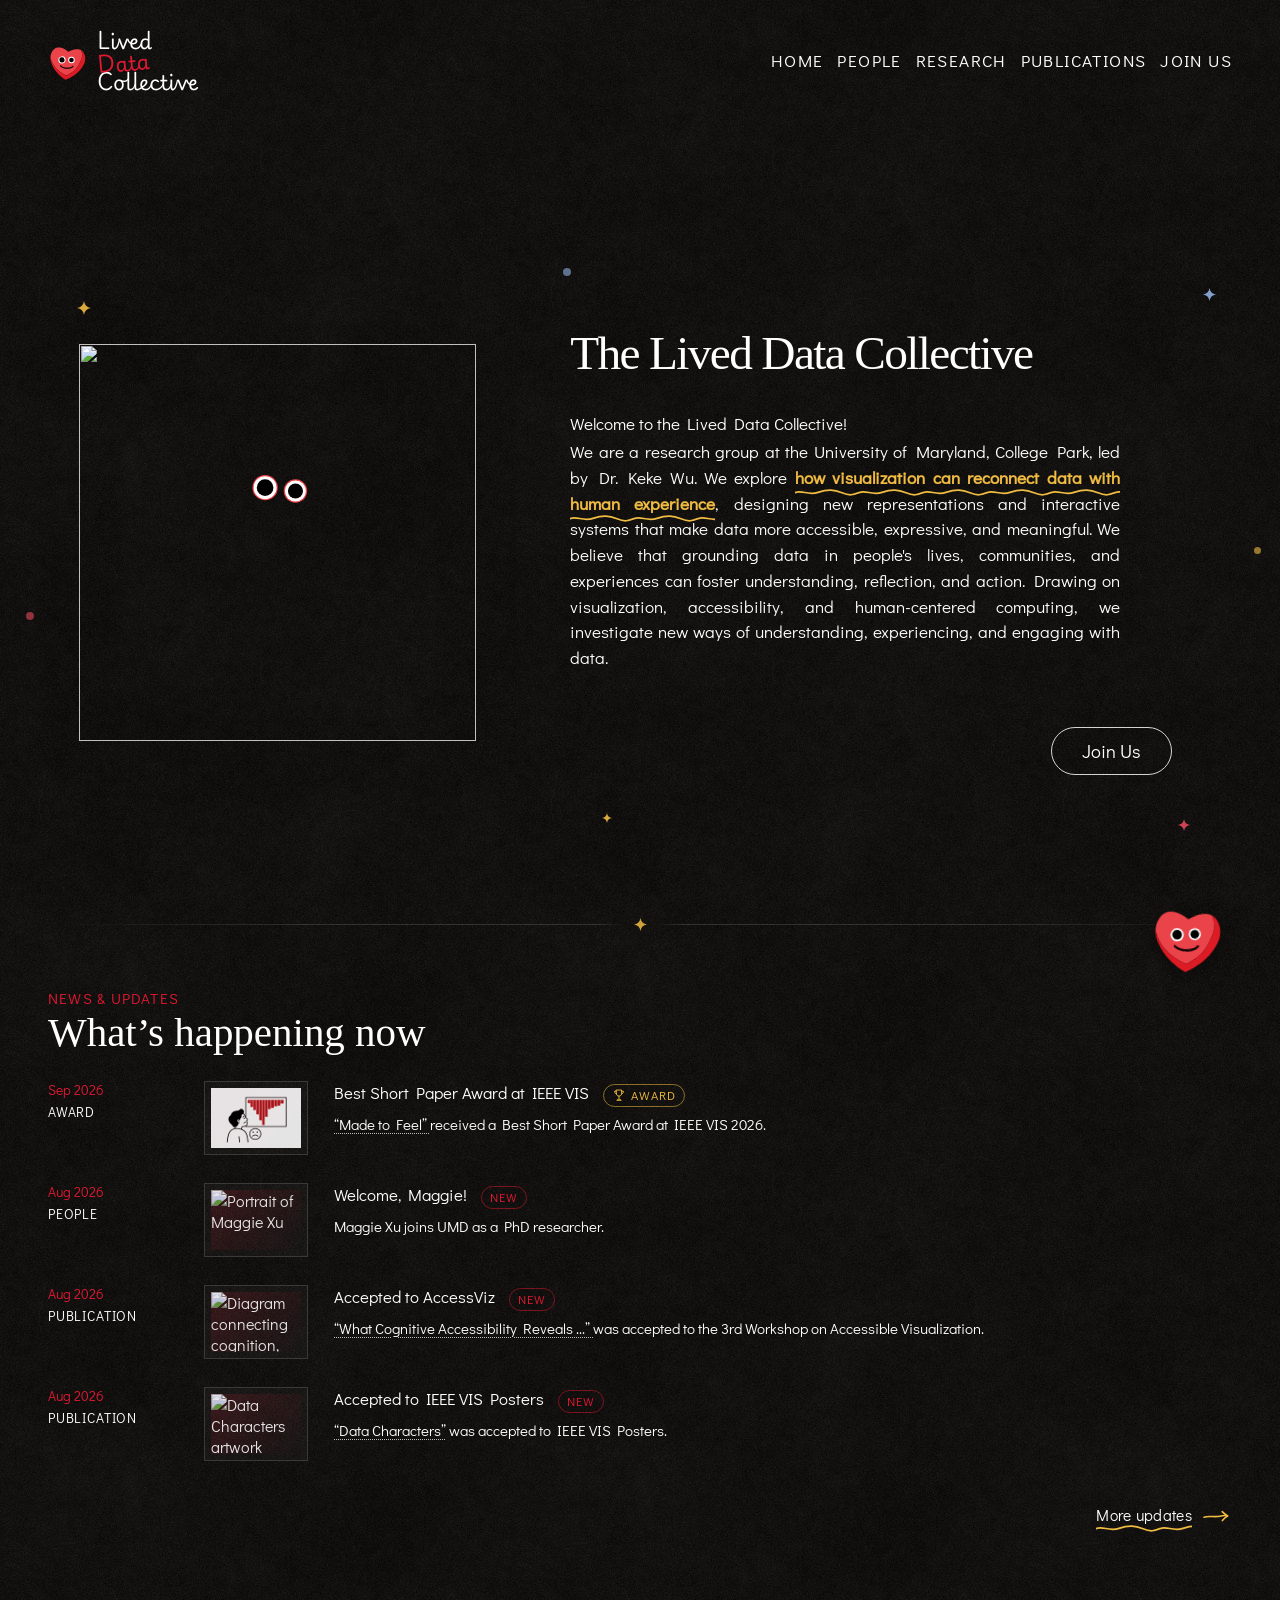
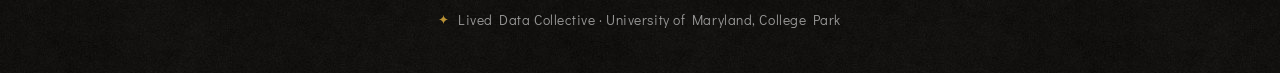
==== commit 304ab91c: "Update design" ====
--- a/index.html
+++ b/index.html
@@ -16,6 +16,7 @@
       rel="stylesheet"
     />
     <link rel="stylesheet" href="styles.css" />
+    <link rel="stylesheet" href="alive.css" />
   </head>
   <body class="home-page">
     <div class="page-shell">
@@ -39,11 +40,9 @@
       <main id="top">
         <section class="hero">
           <div class="hero-mark reveal" aria-hidden="true">
-            <img
-              class="hero-logo"
-              src="ldc-seal.png"
-              alt="Lived Data Collective logo"
-            />
+            <div class="hero-logo seal-eyes">
+              <img class="seal-img" src="ldc-seal.png" alt="" />
+            </div>
           </div>
           <div class="hero-copy hero-copy-reference reveal">
             <h1 class="hero-reveal hero-reveal-1">The Lived Data Collective</h1>
@@ -74,6 +73,43 @@
               <h2 id="news-heading">What’s happening now</h2>
             </div>
             <div class="news-list">
+              <article class="news-item scroll-reveal scroll-reveal-delay-1">
+                <div class="news-meta">
+                  <p class="news-date">Sep 2026</p>
+                  <p class="news-type">Award</p>
+                </div>
+                <div class="news-media">
+                  <img
+                    src="assets/made-to-feel-thumbnail-viewer.png"
+                    alt="A viewer responding emotionally to a data visualization"
+                  />
+                </div>
+                <div class="news-copy">
+                  <h3>
+                    Best Short Paper Award at IEEE VIS
+                    <span class="news-badge news-badge-award"
+                      ><svg viewBox="0 0 24 24" aria-hidden="true">
+                        <path d="M7.5 3.5 H16.5 V9 C16.5 12 14.5 14 12 14 C9.5 14 7.5 12 7.5 9 Z" />
+                        <path d="M7.5 5.5 H4.5 C4.5 8.5 5.8 10 7.9 10.3" />
+                        <path d="M16.5 5.5 H19.5 C19.5 8.5 18.2 10 16.1 10.3" />
+                        <path d="M12 14 V17.5" />
+                        <path d="M8.5 20.5 C9.5 18.2 14.5 18.2 15.5 20.5 Z" /></svg
+                      >Award</span
+                    >
+                  </h3>
+                  <p>
+                    <a
+                      class="news-paper-link"
+                      href="https://arxiv.org/pdf/2607.01593"
+                      target="_blank"
+                      rel="noreferrer"
+                    >
+                      “Made to Feel”
+                    </a>
+                    received a Best Short Paper Award at IEEE VIS 2026.
+                  </p>
+                </div>
+              </article>
               <article class="news-item scroll-reveal scroll-reveal-delay-1">
                 <div class="news-meta">
                   <p class="news-date">Aug 2026</p>
@@ -137,7 +173,12 @@
               </article>
             </div>
             <div class="news-archive-link-wrap">
-              <a class="news-archive-link" href="news-archive.html">More updates</a>
+              <a class="news-archive-link" href="news-archive.html"
+                ><span class="news-archive-label">More updates</span
+                ><svg class="news-archive-arrow" viewBox="0 0 28 14" aria-hidden="true">
+                  <path d="M2 8.2 C 7 6.4, 13 8.6, 18 7.2 S 23.5 6.6, 25.5 7" />
+                  <path d="M20.2 2.6 C 22 4.4, 23.8 5.8, 25.6 7 C 23.6 8.1, 21.9 9.6, 20.4 11.6" /></svg
+              ></a>
             </div>
           </div>
         </section>
@@ -147,5 +188,6 @@
 
     <script src="scripts/shared.js"></script>
     <script src="scripts/home.js"></script>
+    <script src="scripts/alive.js"></script>
   </body>
 </html>
--- a/styles.css
+++ b/styles.css
@@ -4,8 +4,8 @@
    -------------------------------------------------------------------------- */
 
 :root {
-  --bg: #050505;
-  --paper: #050505;
+  --bg: #131110;
+  --paper: #131110;
   --ink: #ffffff;
   --muted: rgba(255, 255, 255, 0.76);
   --line: rgba(255, 255, 255, 0.1);
@@ -450,21 +450,24 @@
   box-decoration-break: clone;
   background-image:
     linear-gradient(var(--wave-surface), var(--wave-surface)),
-    url("data:image/svg+xml,%3Csvg xmlns='http://www.w3.org/2000/svg' width='20' height='7' viewBox='0 0 20 7'%3E%3Cpath d='M0 3.5 Q5 -1 10 3.5 T20 3.5' fill='none' stroke='%23f1bc42' stroke-width='1.5'/%3E%3C/svg%3E");
+    url("data:image/svg+xml,%3Csvg xmlns='http://www.w3.org/2000/svg' width='20' height='7' viewBox='0 0 20 7'%3E%3Cpath d='M0 3.5 Q5 -1 10 3.5 T20 3.5' fill='none' stroke='%23f1bc42' stroke-opacity='.45' stroke-width='1.5'/%3E%3C/svg%3E");
   background-repeat: no-repeat, repeat-x;
   background-position: right bottom, left bottom;
   background-size: 100% 7px, 20px 7px;
-  transition: background-size 650ms cubic-bezier(.22, 1, .36, 1);
-}
-.wave-underline:hover {
-  background-size: 0% 7px, 20px 7px;
+  animation: wave-underline-draw 6s ease-in-out infinite;
+}
+@keyframes wave-underline-draw {
+  0%, 8%, 100% { background-size: 100% 7px, 20px 7px; }
+  28%, 85% { background-size: 0% 7px, 20px 7px; }
 }
 .join-phd-dialog .wave-underline { --wave-surface: #111110; }
-.join-phd-apply:focus-within .wave-underline {
-  background-size: 0% 7px, 20px 7px;
-}
+/* Start the drawing fresh each time the popup opens. */
+.join-phd-dialog:not([open]) .wave-underline { animation: none; }
 @media (prefers-reduced-motion: reduce) {
-  .wave-underline { transition: none; }
+  .wave-underline {
+    animation: none;
+    background-size: 0% 7px, 20px 7px;
+  }
 }
 
 .text-linklike {
@@ -1309,14 +1312,12 @@
 
 .join-card:nth-child(2) {
   background:
-    radial-gradient(circle at 82% 20%, rgba(226, 24, 51, 0.1), transparent 26%),
     linear-gradient(180deg, rgba(255, 255, 255, 0.03), rgba(255, 255, 255, 0.015)),
     rgba(0, 0, 0, 0.42);
 }
 
 .join-card:nth-child(3) {
   background:
-    radial-gradient(circle at 18% 82%, rgba(241, 188, 66, 0.09), transparent 24%),
     linear-gradient(180deg, rgba(255, 255, 255, 0.03), rgba(255, 255, 255, 0.015)),
     rgba(0, 0, 0, 0.42);
 }
@@ -1645,7 +1646,6 @@
   border: 0;
   border-left: 2px solid rgba(241, 188, 66, 0.72);
   background:
-    radial-gradient(circle at 12% 22%, rgba(241, 188, 66, 0.08), transparent 24%),
     linear-gradient(180deg, rgba(255, 255, 255, 0.025), rgba(255, 255, 255, 0.01));
   color: #fff;
   font-family: "Didact Gothic", "Avenir Next", "Segoe UI", sans-serif;
@@ -2248,7 +2248,6 @@
   border-right: 0;
   border-bottom: 0;
   background:
-    radial-gradient(circle at 12% 22%, rgba(241, 188, 66, 0.08), transparent 24%),
     linear-gradient(180deg, rgba(255, 255, 255, 0.025), rgba(255, 255, 255, 0.01));
   color: inherit;
   cursor: pointer;
@@ -2428,7 +2427,6 @@
 
 .research-theme-card:nth-child(3) {
   background:
-    radial-gradient(circle at 16% 78%, rgba(241, 188, 66, 0.08), transparent 24%),
     linear-gradient(180deg, rgba(255, 255, 255, 0.03), rgba(255, 255, 255, 0.015)),
     rgba(0, 0, 0, 0.42);
   margin-left: 0;
@@ -3901,3 +3899,72 @@
     transition: none;
   }
 }
+
+/* --------------------------------------------------------------------------
+   Paper: one even sheet of dark card stock behind every page (no glows).
+   -------------------------------------------------------------------------- */
+
+body,
+.page-shell {
+  background-color: var(--paper);
+  background-image: url("assets/paper-dark.jpg");
+  background-repeat: repeat;
+  background-size: 512px 512px;
+}
+
+/* The header stays visible on scroll as a soft veil of paper: it fades and un-blurs
+   toward its bottom edge instead of ending in a hard band or line. */
+.site-header,
+body.is-scrolled .site-header {
+  overflow: visible;
+  background: transparent;
+  box-shadow: none;
+  backdrop-filter: none;
+}
+
+.site-header::before {
+  content: none;
+  animation: none;
+}
+
+.site-header::after {
+  content: "";
+  position: absolute;
+  inset: 0 0 -72px;
+  z-index: 0;
+  height: auto;
+  pointer-events: none;
+  filter: none;
+  /* Plain paper, no blur: a blurred band always shows a seam where it meets crisp paper. */
+  background: var(--paper) url("assets/paper-dark.jpg") repeat;
+  background-size: 512px 512px;
+  -webkit-mask-image: linear-gradient(
+    to bottom,
+    rgba(0, 0, 0, 0.94) 0%,
+    rgba(0, 0, 0, 0.9) 50%,
+    rgba(0, 0, 0, 0.62) 68%,
+    rgba(0, 0, 0, 0.3) 82%,
+    rgba(0, 0, 0, 0.1) 92%,
+    transparent 100%
+  );
+  mask-image: linear-gradient(
+    to bottom,
+    rgba(0, 0, 0, 0.94) 0%,
+    rgba(0, 0, 0, 0.9) 50%,
+    rgba(0, 0, 0, 0.62) 68%,
+    rgba(0, 0, 0, 0.3) 82%,
+    rgba(0, 0, 0, 0.1) 92%,
+    transparent 100%
+  );
+  opacity: 0;
+  transition: opacity 420ms ease;
+}
+
+body.is-scrolled .site-header::after {
+  opacity: 1;
+}
+
+.site-header > * {
+  position: relative;
+  z-index: 1;
+}
--- a/alive.css
+++ b/alive.css
@@ -0,0 +1,954 @@
+/* --------------------------------------------------------------------------
+   Alive layer: the living mascot, smooth page transitions, calm motion.
+   Loaded after styles.css on every page, paired with scripts/alive.js.
+   To revert, remove the alive.css <link> and the alive.js <script> tags.
+   -------------------------------------------------------------------------- */
+
+:root {
+  --heart: #eb434a;
+  --sun: #f1bc42;
+  --sky: #8fb0e0;
+  --ease-out: cubic-bezier(0.22, 1, 0.36, 1);
+  --ease-pop: cubic-bezier(0.34, 1.4, 0.5, 1);
+  --ease-saccade: cubic-bezier(0.25, 0.9, 0.3, 1);
+}
+
+/* ---------- Smooth page-to-page transitions (supported browsers) ---------- */
+
+@view-transition {
+  navigation: auto;
+}
+
+.site-header {
+  view-transition-name: site-header;
+}
+
+::view-transition-old(root) {
+  animation: alive-page-out 200ms ease both;
+}
+
+::view-transition-new(root) {
+  animation: alive-page-in 420ms var(--ease-out) both;
+}
+
+@keyframes alive-page-out {
+  to { opacity: 0; transform: translateY(-6px); }
+}
+
+@keyframes alive-page-in {
+  from { opacity: 0; transform: translateY(10px); }
+}
+
+/* ---------- The seal (home hero): static artwork, only the eyes move ---------- */
+
+.seal-eyes {
+  position: relative;
+  aspect-ratio: 1;
+  cursor: pointer;
+  transform: perspective(900px) rotateX(var(--tilt-x, 0deg)) rotateY(var(--tilt-y, 0deg));
+  container-type: inline-size;
+  transition: scale 380ms var(--ease-pop);
+  animation:
+    seal-arrive 700ms var(--ease-pop) both,
+    seal-float 4.2s 700ms ease-in-out infinite;
+  -webkit-tap-highlight-color: transparent;
+  user-select: none;
+}
+
+.seal-eyes:hover {
+  scale: 1.03;
+}
+
+.seal-burst {
+  position: absolute;
+  left: 50%;
+  top: 50%;
+  z-index: 3;
+  width: var(--size, 14px);
+  height: var(--size, 14px);
+  pointer-events: none;
+}
+
+.seal-img {
+  filter: drop-shadow(0 18px 34px rgba(0, 0, 0, 0.45));
+}
+
+@keyframes seal-arrive {
+  from { opacity: 0; translate: 0 22px; }
+  to { opacity: 1; translate: 0 0; }
+}
+
+@keyframes seal-float {
+  0%, 100% { translate: 0 0; }
+  50% { translate: 0 -9px; }
+}
+
+.seal-img {
+  display: block;
+  width: 100%;
+  height: 100%;
+}
+
+.seal-eyes .mascot-face .pupil {
+  transition: none;
+}
+
+/* Shared eye rig used by every heart on the site. */
+.mascot-face {
+  position: absolute;
+  inset: 0;
+  width: 100%;
+  height: 100%;
+  overflow: visible;
+  pointer-events: none;
+}
+
+.mascot-face .eyeball {
+  transform-box: fill-box;
+  transform-origin: center;
+}
+
+.mascot-face .pupil {
+  transition: transform 150ms var(--ease-saccade);
+}
+
+@keyframes mascot-breath {
+  0% { transform: scale(1); animation-timing-function: cubic-bezier(0.37, 0, 0.63, 1); }
+  40% { transform: scale(0.992, 1.016); animation-timing-function: cubic-bezier(0.37, 0, 0.63, 1); }
+  95%, 100% { transform: scale(1); }
+}
+
+/* ---------- Scattered paper stars that float slowly around the hero ---------- */
+
+.hero {
+  position: relative;
+}
+
+.alive-confetti {
+  position: absolute;
+  inset: 0;
+  z-index: 0;
+  pointer-events: none;
+  overflow: hidden;
+}
+
+.alive-confetti span {
+  position: absolute;
+  display: block;
+  width: var(--s, 12px);
+  height: var(--s, 12px);
+  color: var(--c, var(--sun));
+  opacity: 0;
+  animation:
+    alive-confetti-in 700ms var(--ease-pop) forwards,
+    alive-float var(--d, 14s) ease-in-out infinite;
+  animation-delay: var(--in, 0.8s), 0s;
+}
+
+.alive-confetti i {
+  display: block;
+  width: 100%;
+  height: 100%;
+  animation: alive-twinkle-star var(--tw, 2.6s) ease-in-out infinite;
+}
+
+.alive-confetti svg {
+  display: block;
+  width: 100%;
+  height: 100%;
+}
+
+.alive-confetti .dot i {
+  border-radius: 50%;
+  background: currentColor;
+}
+
+/* Each star breathes and catches the light on its own rhythm. */
+@keyframes alive-twinkle-star {
+  0%, 100% { transform: scale(1) rotate(0deg); opacity: 1; }
+  40% { transform: scale(0.55) rotate(-25deg); opacity: 0.45; }
+  60% { transform: scale(1.18) rotate(12deg); opacity: 1; }
+}
+
+@keyframes alive-confetti-in {
+  from { opacity: 0; scale: 0.4; }
+  to { opacity: var(--o, 0.8); scale: 1; }
+}
+
+@keyframes alive-float {
+  0%, 100% { transform: translate(0, 0) rotate(0deg); }
+  50% { transform: translate(var(--fx, 14px), var(--fy, -22px)) rotate(var(--fr, 18deg)); }
+}
+
+.hero > :not(.alive-confetti) {
+  position: relative;
+  z-index: 1;
+}
+
+/* ---------- Twinkles around interior page titles ---------- */
+
+main h1.has-twinkles {
+  position: relative;
+  width: fit-content;
+  max-width: 100%;
+}
+
+main h1.has-twinkles.is-centered {
+  margin-left: auto;
+  margin-right: auto;
+}
+
+.alive-twinkles {
+  position: absolute;
+  inset: 0;
+  pointer-events: none;
+}
+
+.alive-twinkles span {
+  position: absolute;
+  top: var(--y, 0);
+  display: block;
+  width: var(--s, 8px);
+  height: var(--s, 8px);
+  color: var(--c, var(--sun));
+  opacity: 0.4;
+  animation: alive-sky-twinkle var(--tw, 4s) var(--delay, 0s) ease-in-out infinite;
+}
+
+.alive-twinkles span[data-side="left"] {
+  left: var(--x, 0);
+}
+
+.alive-twinkles span[data-side="right"] {
+  right: var(--x, 0);
+}
+
+.alive-twinkles svg {
+  display: block;
+  width: 100%;
+  height: 100%;
+}
+
+.alive-twinkles .dot {
+  border-radius: 50%;
+  background: currentColor;
+}
+
+@keyframes alive-sky-twinkle {
+  0%, 100% { opacity: 0.35; transform: scale(0.75) rotate(0deg); }
+  50% { opacity: 0.95; transform: scale(1.08) rotate(20deg); }
+}
+
+/* ---------- Hand-drawn squiggle under page titles ---------- */
+
+.alive-squiggle {
+  display: block;
+  width: 132px;
+  height: 14px;
+  margin: 10px auto 0;
+  overflow: visible;
+}
+
+.alive-squiggle path {
+  fill: none;
+  stroke: var(--sun);
+  stroke-width: 2.4;
+  stroke-linecap: round;
+  stroke-dasharray: 220;
+  stroke-dashoffset: 220;
+  animation: alive-draw 1.1s 350ms var(--ease-out) forwards;
+}
+
+@keyframes alive-draw {
+  to { stroke-dashoffset: 0; }
+}
+
+/* Underlines in running text (hero highlight, PhD "apply" line, "More updates") use the same
+   loose, hand-drawn pen stroke as the page titles and cards, drifting slowly. */
+.wave-underline {
+  padding-bottom: 8px;
+  background-image: url("data:image/svg+xml,%3Csvg xmlns='http://www.w3.org/2000/svg' width='64' height='9' viewBox='0 0 64 9'%3E%3Cpath d='M0 4.6 C 7 1.6, 13 7.8, 23 4.4 S 39 1.6, 47 4.8 S 58 6.9, 64 4.6' fill='none' stroke='%23f1bc42' stroke-width='1.7' stroke-linecap='round'/%3E%3C/svg%3E");
+  background-repeat: repeat-x;
+  background-position: 0 bottom;
+  background-size: 64px 9px;
+  animation: alive-ink-drift 7s linear infinite;
+}
+
+/* The pen stroke slowly drifts along, one 64px stroke every few seconds. */
+@keyframes alive-ink-drift {
+  from { background-position: 0 bottom; }
+  to { background-position: 64px bottom; }
+}
+
+.news-archive-link:hover .news-archive-label,
+.news-archive-link:focus-visible .news-archive-label {
+  animation: alive-ink-drift 2.6s linear infinite;
+}
+
+@keyframes alive-wave-flow {
+  to { background-position: 20px bottom; }
+}
+
+/* ---------- Content rises in as it scrolls into view ---------- */
+
+.alive-rise {
+  opacity: 0;
+  translate: 0 22px;
+  transition:
+    opacity 700ms ease,
+    translate 800ms var(--ease-out);
+  transition-delay: calc(var(--i, 0) * 80ms);
+}
+
+.alive-rise.is-in {
+  opacity: 1;
+  translate: none;
+}
+
+/* ---------- Cards: a still, quiet hover ----------
+   Research themes, publications and Join Us cards don't move or change color on hover;
+   the sheet only brightens very slightly. (alive.js adds .alive-card.) */
+
+.alive-card {
+  transition:
+    transform 520ms var(--ease-out),
+    border-color 320ms ease,
+    box-shadow 520ms var(--ease-out);
+}
+
+.alive-card.alive-card,
+.alive-card.alive-card:hover,
+.alive-card.alive-card:focus-within {
+  transform: none;
+  box-shadow: none;
+  border-color: var(--alive-card-line, rgba(150, 150, 150, 0.34));
+}
+
+/* The bordered cards (not news rows) lift 2px with a soft shadow, and brighten a touch:
+   a slightly lighter neutral edge and a faint lift in tone across the paper. No color, no glow. */
+:is(.research-theme-card, .publication-card, .join-card).alive-card.alive-card:hover,
+:is(.research-theme-card, .publication-card, .join-card).alive-card.alive-card:focus-within {
+  border-color: rgba(255, 255, 255, 0.5);
+  box-shadow:
+    inset 0 0 0 100vmax rgba(255, 255, 255, 0.022),
+    0 10px 22px -12px rgba(0, 0, 0, 0.6);
+  transform: translateY(-2px);
+}
+
+/* One interaction language for every card on the site (research themes, publications,
+   Join Us, news): the card stays still and unchanged; only the pen stroke under its title
+   draws in. Card-specific hover colors from styles.css are neutralized here. */
+.publication-card.alive-card.alive-card:hover,
+.publication-card.alive-card.alive-card:focus-within {
+  background: var(--alive-card-bg, rgba(255, 255, 255, 0.012));
+}
+
+.publication-grid .publication-card.alive-card {
+  --alive-card-bg: linear-gradient(180deg, #171717 0%, #0b0b0b 100%);
+}
+
+.publication-card-featured.alive-card {
+  --alive-card-bg: transparent;
+}
+
+.alive-card .publication-title-link:hover,
+.alive-card .publication-title-link:focus-visible {
+  color: inherit;
+}
+
+/* Join Us cards: no yellow border, text tint or tilt on hover (the pen stroke is the hover). */
+body:not(.phd-dialog-open) .join-card.alive-card:hover {
+  border-color: rgba(255, 255, 255, 0.5);
+  box-shadow:
+    inset 0 0 0 100vmax rgba(255, 255, 255, 0.022),
+    0 10px 22px -12px rgba(0, 0, 0, 0.6);
+  transform: translateY(-2px);
+}
+
+body:not(.phd-dialog-open) .join-card.alive-card:hover :is(.join-card-kicker, h2) {
+  color: #ffffff;
+}
+
+body:not(.phd-dialog-open) .join-card.alive-card:hover p {
+  color: inherit;
+}
+
+/* Publication titles sit close to the authors line, so their stroke is a little finer. */
+.card-squiggle.is-centered {
+  left: 50%;
+  translate: -50% 0;
+}
+
+.publication-card .card-squiggle {
+  top: calc(100% - 1px);
+  width: 64px;
+  height: 7px;
+}
+
+/* Hand-drawn hover: an ochre pen stroke draws itself under the title, then un-draws. */
+.alive-card :is(h2, h3, h4):has(.card-squiggle) {
+  position: relative;
+}
+
+.card-squiggle {
+  position: absolute;
+  left: 0;
+  top: calc(100% + 1px);
+  width: 76px;
+  height: 9px;
+  overflow: visible;
+  pointer-events: none;
+}
+
+.card-squiggle path {
+  fill: none;
+  stroke: var(--sun);
+  stroke-width: 1.8;
+  stroke-linecap: round;
+  stroke-dasharray: 110;
+  stroke-dashoffset: 110;
+  transition: stroke-dashoffset 380ms cubic-bezier(0.55, 0, 0.45, 1);
+}
+
+.alive-card:hover .card-squiggle path,
+.alive-card:focus-within .card-squiggle path {
+  stroke-dashoffset: 0;
+  transition: stroke-dashoffset 720ms cubic-bezier(0.22, 1, 0.36, 1);
+}
+
+.research-theme-card.alive-card,
+.join-card.alive-card {
+  --alive-card-line: rgba(150, 150, 150, 0.34);
+}
+
+.publication-card.alive-card {
+  --alive-card-line: var(--publication-card-line);
+}
+
+.news-media:hover {
+  transform: translateY(-2px);
+}
+
+.news-media:hover img {
+  transform: none;
+}
+
+.button,
+.news-media {
+  transition-duration: 240ms;
+  transition-timing-function: var(--ease-out);
+}
+
+/* Slow ambient breathing on the research theme circles (no hover swell). */
+.research-theme-card::after {
+  animation: alive-breathe 8s ease-in-out infinite;
+}
+
+.research-theme-card:nth-child(2)::after { animation-delay: -2.6s; }
+.research-theme-card:nth-child(3)::after { animation-delay: -5.2s; }
+
+@keyframes alive-breathe {
+  0%, 100% { scale: 1; }
+  50% { scale: 1.06; }
+}
+
+/* Portrait outlines slowly morph like hand-cut paper. */
+.person-portrait::before {
+  animation: alive-blob 12s ease-in-out infinite alternate;
+}
+
+.person-tile:nth-child(2n) .person-portrait::before { animation-duration: 14s; animation-delay: -3s; }
+.person-tile:nth-child(3n) .person-portrait::before { animation-duration: 10s; animation-delay: -6s; }
+
+@keyframes alive-blob {
+  0% { border-radius: 56% 44% 47% 53% / 49% 57% 43% 51%; }
+  33% { border-radius: 44% 56% 58% 42% / 55% 45% 55% 45%; }
+  66% { border-radius: 51% 49% 41% 59% / 43% 58% 42% 57%; }
+  100% { border-radius: 60% 40% 52% 48% / 52% 48% 56% 44%; }
+}
+
+/* The Join Us character hops gently (its hover flip stays as is). */
+.join-hero-figure img {
+  animation: alive-hop 4.2s ease-in-out infinite;
+}
+
+@keyframes alive-hop {
+  0%, 64%, 100% { translate: 0 0; }
+  72% { translate: 0 -9px; }
+  80% { translate: 0 0; }
+  85% { translate: 0 -3px; }
+  90% { translate: 0 0; }
+}
+
+/* ---------- Peeking heart: says hello at the bottom of every page ---------- */
+
+main {
+  padding-bottom: 24px;
+}
+
+.alive-peek {
+  position: fixed;
+  right: clamp(16px, 4vw, 44px);
+  bottom: 0;
+  z-index: 30;
+  width: 78px;
+  height: 79px;
+  padding: 0;
+  border: 0;
+  background: none;
+  cursor: pointer;
+  transform: translateY(110%);
+  transition: transform 700ms var(--ease-pop);
+  view-transition-name: alive-peek;
+  -webkit-tap-highlight-color: transparent;
+}
+
+.alive-peek.is-peeking {
+  transform: translateY(26%);
+}
+
+.alive-peek.is-peeking:hover,
+.alive-peek.is-peeking:focus-visible {
+  transform: translateY(14%);
+}
+
+.alive-peek:focus-visible {
+  outline: 2px solid var(--accent);
+  outline-offset: 4px;
+  border-radius: 12px;
+}
+
+.alive-peek-body {
+  position: absolute;
+  inset: 0;
+  display: block;
+  rotate: -8deg;
+  transform-origin: 50% 100%;
+  filter: drop-shadow(0 6px 12px rgba(0, 0, 0, 0.45));
+}
+
+.alive-peek-body img {
+  display: block;
+  width: 100%;
+  height: 100%;
+}
+
+.alive-peek.is-peeking .alive-peek-body {
+  animation: alive-peek-wiggle 1.1s 550ms ease-in-out 1;
+}
+
+@keyframes alive-peek-wiggle {
+  0%, 100% { rotate: -8deg; }
+  30% { rotate: -14deg; }
+  60% { rotate: -3deg; }
+}
+
+/* ---------- Header companion: the same heart beside the wordmark on every page ---------- */
+
+/* Heart and wordmark read as one lockup: the heart is sized to the three lines of text,
+   tucked close, and tilted like the red "Data". */
+.brand-lockup,
+.brand-lockup:has(.header-heart) {
+  --wordmark-size: clamp(1.05rem, 1.6vw, 1.45rem);
+  flex-direction: row;
+  align-items: center;
+  gap: calc(var(--wordmark-size) * 0.32);
+}
+
+/* Keep "Lived" from sliding into the heart on hover; the pair moves together instead. */
+.brand-lockup:has(.header-heart) .wordmark:hover span:nth-child(1),
+.brand-lockup:has(.header-heart) .wordmark:focus-visible span:nth-child(1) {
+  transform: rotate(-4deg);
+}
+
+.brand-lockup:has(.wordmark:hover) .header-heart,
+.brand-lockup:has(.wordmark:focus-visible) .header-heart {
+  rotate: -2deg;
+  translate: 0 -2px;
+}
+
+/* Only the heart itself shows here (legs are cropped away at this size). */
+.header-heart {
+  --w: calc(var(--wordmark-size, 1.45rem) * 2.05);
+  position: relative;
+  display: block;
+  width: var(--w);
+  height: calc(var(--w) * 0.806);
+  flex: none;
+  overflow: visible;
+  clip-path: inset(-40% -20% 0 -20%);
+  rotate: -6deg;
+  translate: 0 2px;
+  transition: rotate 420ms var(--ease-pop), translate 420ms var(--ease-pop);
+  -webkit-tap-highlight-color: transparent;
+}
+
+.header-heart-hop,
+.header-heart-breath {
+  position: absolute;
+  left: 0;
+  top: 0;
+  display: block;
+  width: var(--w);
+  height: calc(var(--w) * 1.012);
+  transform-origin: 38% 79%;
+}
+
+.header-heart-breath {
+  animation: mascot-breath 3.8s infinite;
+}
+
+.header-heart img {
+  display: block;
+  width: 100%;
+  height: 100%;
+}
+
+@media (max-width: 720px) {
+
+}
+
+.alive-peek-label {
+  position: absolute;
+  right: 92%;
+  top: 2px;
+  padding: 5px 10px;
+  border-radius: 12px 12px 2px 12px;
+  background: #f4efe6;
+  color: #161312;
+  font-size: 0.8rem;
+  white-space: nowrap;
+  opacity: 0;
+  transition: opacity 220ms ease;
+  pointer-events: none;
+}
+
+.alive-peek:hover .alive-peek-label,
+.alive-peek:focus-visible .alive-peek-label {
+  opacity: 1;
+}
+
+@media (max-width: 720px) {
+  .alive-peek {
+    width: 60px;
+    height: 61px;
+  }
+}
+
+/* ---------- Finishing touches: softer dividers, rounder controls, a quiet ending ---------- */
+
+/* A section divider that fades in from both edges and parts around a small star. */
+.news-shell {
+  padding-top: 64px;
+}
+
+.news-shell::before {
+  top: 0;
+  height: 1px;
+  background: linear-gradient(
+    90deg,
+    rgba(255, 255, 255, 0) 0%,
+    rgba(255, 255, 255, 0.14) 22%,
+    rgba(255, 255, 255, 0.14) 46.5%,
+    rgba(255, 255, 255, 0) 48.6%,
+    rgba(255, 255, 255, 0) 51.4%,
+    rgba(255, 255, 255, 0.14) 53.5%,
+    rgba(255, 255, 255, 0.14) 78%,
+    rgba(255, 255, 255, 0) 100%
+  );
+}
+
+.news-shell::after {
+  content: "";
+  position: absolute;
+  top: -6px;
+  left: 50%;
+  width: 13px;
+  height: 13px;
+  margin-left: -6.5px;
+  background: var(--sun);
+  opacity: 0.85;
+  -webkit-mask: url("data:image/svg+xml,%3Csvg xmlns='http://www.w3.org/2000/svg' viewBox='0 0 24 24'%3E%3Cpath d='M12 0 C13 7 17 11 24 12 C17 13 13 17 12 24 C11 17 7 13 0 12 C7 11 11 7 12 0Z'/%3E%3C/svg%3E") center / contain no-repeat;
+  mask: url("data:image/svg+xml,%3Csvg xmlns='http://www.w3.org/2000/svg' viewBox='0 0 24 24'%3E%3Cpath d='M12 0 C13 7 17 11 24 12 C17 13 13 17 12 24 C11 17 7 13 0 12 C7 11 11 7 12 0Z'/%3E%3C/svg%3E") center / contain no-repeat;
+}
+
+/* The archive title matches every other page title. */
+.news-heading h1 {
+  margin: 0;
+  font-family: "IM Fell English", Georgia, serif;
+  font-size: clamp(2.1rem, 3.6vw, 3rem);
+  font-weight: 500;
+  line-height: 1.05;
+  letter-spacing: -0.02em;
+}
+
+.news-heading .alive-squiggle {
+  margin-top: 6px;
+}
+
+/* Rounder, friendlier controls to match the soft cards and hand-cut portraits. */
+.button,
+.button-outline,
+.join-apply-button,
+.join-phd-trigger {
+  border-radius: 999px;
+}
+
+.button-outline {
+  padding: 0 30px;
+}
+
+.publication-filter-trigger,
+.publication-filter-reset {
+  border-radius: 8px;
+}
+
+.publication-filter-menu {
+  border-radius: 10px;
+}
+
+/* Links ease their color instead of snapping. */
+a {
+  transition: color 200ms ease, text-decoration-color 200ms ease, opacity 200ms ease;
+}
+
+/* A quiet ending on every page: one small line that settles in close under the content. */
+.alive-footer {
+  position: relative;
+  z-index: 1;
+  max-width: 1380px;
+  margin: 0 auto;
+  padding: 8px clamp(20px, 4vw, 48px) 44px;
+  display: flex;
+  justify-content: center;
+}
+
+.alive-footer p {
+  margin: 0;
+  display: inline-flex;
+  align-items: center;
+  gap: 10px;
+  color: rgba(255, 255, 255, 0.58);
+  font-family: "Didact Gothic", "Avenir Next", "Segoe UI", sans-serif;
+  font-size: 0.86rem;
+  letter-spacing: 0.04em;
+  opacity: 0;
+  translate: 0 6px;
+  transition: opacity 900ms ease, translate 900ms var(--ease-out);
+}
+
+.alive-footer p::before {
+  content: "";
+  width: 9px;
+  height: 9px;
+  flex: none;
+  background: var(--sun);
+  opacity: 0.75;
+  -webkit-mask: url("data:image/svg+xml,%3Csvg xmlns='http://www.w3.org/2000/svg' viewBox='0 0 24 24'%3E%3Cpath d='M12 0 C13 7 17 11 24 12 C17 13 13 17 12 24 C11 17 7 13 0 12 C7 11 11 7 12 0Z'/%3E%3C/svg%3E") center / contain no-repeat;
+  mask: url("data:image/svg+xml,%3Csvg xmlns='http://www.w3.org/2000/svg' viewBox='0 0 24 24'%3E%3Cpath d='M12 0 C13 7 17 11 24 12 C17 13 13 17 12 24 C11 17 7 13 0 12 C7 11 11 7 12 0Z'/%3E%3C/svg%3E") center / contain no-repeat;
+}
+
+.alive-footer.is-in p {
+  opacity: 1;
+  translate: none;
+}
+
+/* "More updates": hand-drawn, in the same language as the title squiggles and the hero
+   underline: an ochre wave under the words and a loosely drawn arrow. On hover the wave
+   drifts and the arrow steps forward. */
+.news-archive-link {
+  gap: 10px;
+  padding: 4px 2px;
+  border: 0;
+  border-radius: 0;
+  background: none;
+  color: var(--ink);
+  font-size: 0.98rem;
+  letter-spacing: 0.02em;
+}
+
+.news-archive-link::after {
+  content: none;
+  animation: none;
+}
+
+.news-archive-label {
+  padding-bottom: 8px;
+  background: url("data:image/svg+xml,%3Csvg xmlns='http://www.w3.org/2000/svg' width='64' height='9' viewBox='0 0 64 9'%3E%3Cpath d='M0 4.6 C 7 1.6, 13 7.8, 23 4.4 S 39 1.6, 47 4.8 S 58 6.9, 64 4.6' fill='none' stroke='%23f1bc42' stroke-width='1.7' stroke-linecap='round'/%3E%3C/svg%3E") repeat-x 0 bottom / 64px 9px;
+}
+
+.news-archive-arrow {
+  width: 28px;
+  height: 14px;
+  margin-bottom: 6px;
+  flex: none;
+  overflow: visible;
+  fill: none;
+  stroke: var(--sun);
+  stroke-width: 1.6;
+  stroke-linecap: round;
+  stroke-linejoin: round;
+  transition: translate 520ms var(--ease-out);
+}
+
+.news-archive-link:hover,
+.news-archive-link:focus-visible {
+  color: var(--ink);
+  background: none;
+  outline: none;
+}
+
+.news-archive-link:hover .news-archive-arrow,
+.news-archive-link:focus-visible .news-archive-arrow {
+  translate: 4px 0;
+}
+
+.news-archive-link:focus-visible .news-archive-label {
+  outline: 2px solid var(--sun);
+  outline-offset: 4px;
+  border-radius: 4px;
+}
+
+/* Award badge: ochre, with a small hand-drawn trophy. */
+.news-badge.news-badge-award {
+  display: inline-flex;
+  align-items: center;
+  gap: 5px;
+  border-color: rgba(241, 188, 66, 0.55);
+  color: var(--sun);
+}
+
+.news-badge-award svg {
+  width: 14px;
+  height: 14px;
+  fill: none;
+  stroke: currentColor;
+  stroke-width: 1.6;
+  stroke-linecap: round;
+  stroke-linejoin: round;
+}
+
+/* Award badge inside a publication's meta line. */
+.publication-card-meta .publication-award {
+  margin-left: 0;
+  padding: 1px 8px;
+  font-size: 0.68rem;
+  letter-spacing: 0.08em;
+}
+
+.publication-card-meta .publication-award svg {
+  width: 12px;
+  height: 12px;
+}
+
+/* ---------- Header menu: a hand-drawn squiggle instead of a straight line ----------
+   One mark, one color: the text always stays white. Hover wipes an ochre squiggle in
+   from the left; the current page keeps its squiggle drawn. */
+.site-nav a::after {
+  bottom: -9px;
+  height: 6px;
+  background: url("data:image/svg+xml,%3Csvg xmlns='http://www.w3.org/2000/svg' width='14' height='6' viewBox='0 0 14 6'%3E%3Cpath d='M0 3 Q3.5 -0.6 7 3 T14 3' fill='none' stroke='%23f1bc42' stroke-width='1.4'/%3E%3C/svg%3E") repeat-x 0 center / 14px 6px;
+  transform: none;
+  clip-path: inset(0 100% 0 0);
+  transition: clip-path 520ms var(--ease-out);
+}
+
+.site-nav a:hover,
+.site-nav a:focus-visible {
+  color: #ffffff;
+  outline: none;
+}
+
+.site-nav a[aria-current="page"],
+.site-nav a[aria-current="page"]:hover {
+  color: #ffffff;
+}
+
+.site-nav a:hover::after,
+.site-nav a:focus-visible::after,
+.site-nav a[aria-current="page"]::after {
+  transform: none;
+  clip-path: inset(0 0 0 0);
+}
+
+.site-nav a:focus-visible {
+  text-decoration: none;
+  box-shadow: 0 0 0 2px var(--sun);
+  border-radius: 3px;
+}
+
+/* ---------- Respect people who prefer less motion ---------- */
+
+@media (prefers-reduced-motion: reduce) {
+  @view-transition {
+    navigation: none;
+  }
+
+  .seal-eyes,
+  .wave-underline,
+  .research-theme-card::after,
+  .person-portrait::before,
+  .join-hero-figure img,
+  .header-heart-breath,
+  .alive-peek-body {
+    animation: none !important;
+  }
+
+  .alive-confetti span {
+    animation: none;
+    opacity: var(--o, 0.8);
+  }
+
+  .alive-squiggle path {
+    animation: none;
+    stroke-dashoffset: 0;
+  }
+
+  .alive-card,
+  .card-squiggle path {
+    transition: none !important;
+  }
+
+  .alive-card.alive-card:hover,
+  .alive-card.alive-card:focus-within,
+  body:not(.phd-dialog-open) .join-card.alive-card:hover {
+    transform: none;
+  }
+
+  .alive-confetti i,
+  .alive-twinkles span {
+    animation: none;
+  }
+
+  .alive-twinkles span {
+    opacity: 0.4;
+  }
+
+  .site-nav a::after {
+    transition: none;
+  }
+
+  .news-archive-arrow {
+    transition: none;
+  }
+
+  .news-archive-link .news-archive-label {
+    animation: none !important;
+  }
+
+  .alive-card:hover,
+  .alive-card:focus-within {
+    transform: none;
+  }
+
+  .alive-rise,
+  .alive-footer p {
+    opacity: 1;
+    translate: none;
+    transition: none;
+  }
+
+  .alive-peek {
+    transition: none;
+  }
+}
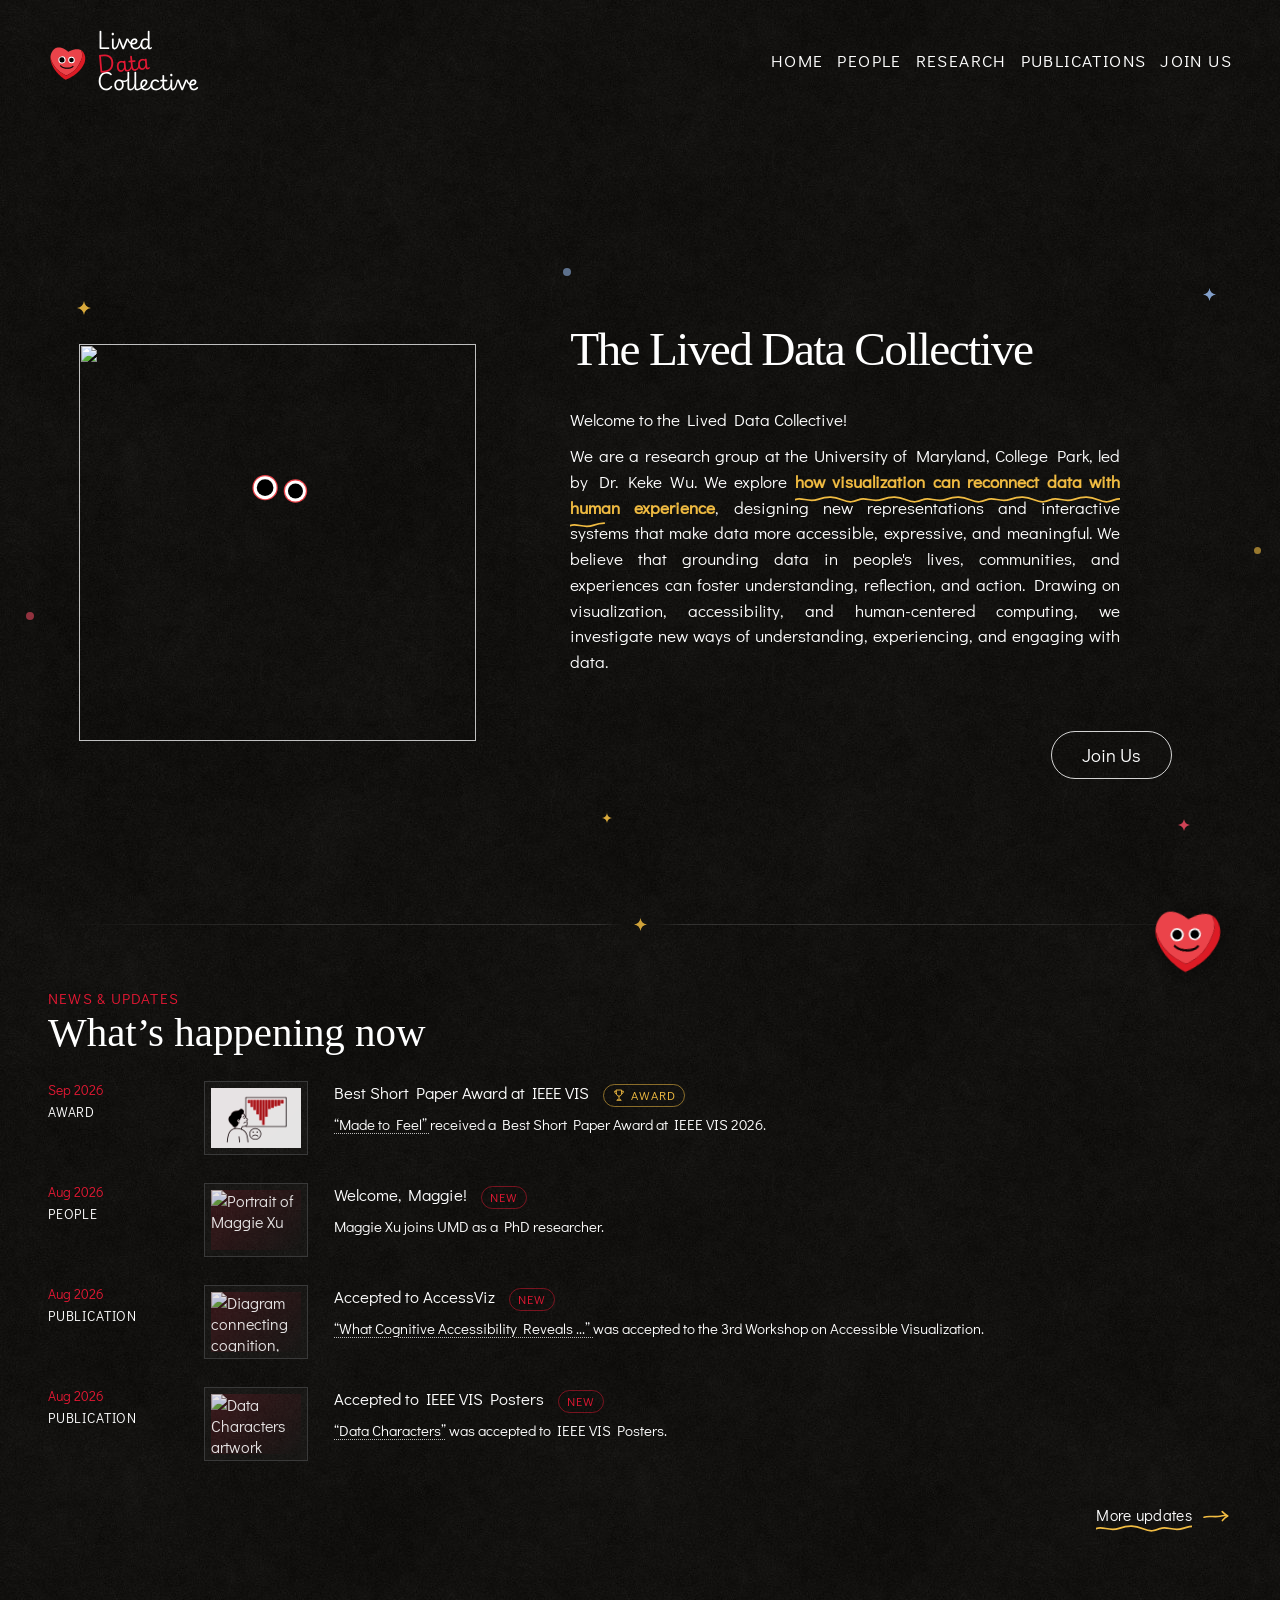
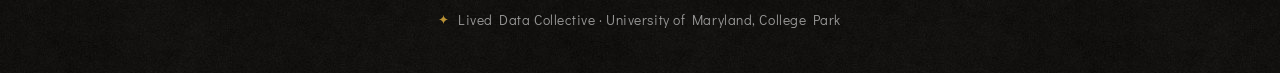
==== commit c398ac07: "Update archive design" ====
--- a/index.html
+++ b/index.html
@@ -66,7 +66,7 @@
           </div>
         </section>
 
-        <section class="news-section" aria-labelledby="news-heading">
+        <section class="news-section" id="news" aria-labelledby="news-heading">
           <div class="news-shell scroll-reveal">
             <div class="news-heading">
               <p class="news-kicker">News &amp; Updates</p>
--- a/alive.css
+++ b/alive.css
@@ -5,6 +5,7 @@
    -------------------------------------------------------------------------- */
 
 :root {
+  --ease-pen: cubic-bezier(0.33, 0, 0.2, 1);
   --heart: #eb434a;
   --sun: #f1bc42;
   --sky: #8fb0e0;
@@ -48,9 +49,7 @@
   transform: perspective(900px) rotateX(var(--tilt-x, 0deg)) rotateY(var(--tilt-y, 0deg));
   container-type: inline-size;
   transition: scale 380ms var(--ease-pop);
-  animation:
-    seal-arrive 700ms var(--ease-pop) both,
-    seal-float 4.2s 700ms ease-in-out infinite;
+  animation: seal-arrive 700ms var(--ease-pop) both;
   -webkit-tap-highlight-color: transparent;
   user-select: none;
 }
@@ -78,11 +77,6 @@
   to { opacity: 1; translate: 0 0; }
 }
 
-@keyframes seal-float {
-  0%, 100% { translate: 0 0; }
-  50% { translate: 0 -9px; }
-}
-
 .seal-img {
   display: block;
   width: 100%;
@@ -139,10 +133,7 @@
   height: var(--s, 12px);
   color: var(--c, var(--sun));
   opacity: 0;
-  animation:
-    alive-confetti-in 700ms var(--ease-pop) forwards,
-    alive-float var(--d, 14s) ease-in-out infinite;
-  animation-delay: var(--in, 0.8s), 0s;
+  animation: alive-confetti-in 700ms var(--in, 0.8s) var(--ease-pop) forwards;
 }
 
 .alive-confetti i {
@@ -256,7 +247,22 @@
   stroke-linecap: round;
   stroke-dasharray: 220;
   stroke-dashoffset: 220;
-  animation: alive-draw 1.1s 350ms var(--ease-out) forwards;
+  animation: alive-draw 1s 300ms cubic-bezier(0.42, 0, 0.58, 1) forwards;
+}
+
+/* When the line sits under a single word in the title. */
+.alive-underline-word {
+  position: relative;
+  display: inline-block;
+}
+
+.alive-underline-word .alive-squiggle {
+  position: absolute;
+  left: -2%;
+  width: 104% !important;
+  top: calc(100% - 2px);
+  height: 12px;
+  margin: 0;
 }
 
 @keyframes alive-draw {
@@ -271,7 +277,7 @@
   background-repeat: repeat-x;
   background-position: 0 bottom;
   background-size: 64px 9px;
-  animation: alive-ink-drift 7s linear infinite;
+  animation: none;
 }
 
 /* The pen stroke slowly drifts along, one 64px stroke every few seconds. */
@@ -280,10 +286,6 @@
   to { background-position: 64px bottom; }
 }
 
-.news-archive-link:hover .news-archive-label,
-.news-archive-link:focus-visible .news-archive-label {
-  animation: alive-ink-drift 2.6s linear infinite;
-}
 
 @keyframes alive-wave-flow {
   to { background-position: 20px bottom; }
@@ -318,7 +320,7 @@
 
 .alive-card.alive-card,
 .alive-card.alive-card:hover,
-.alive-card.alive-card:focus-within {
+.alive-card.alive-card:has(:focus-visible) {
   transform: none;
   box-shadow: none;
   border-color: var(--alive-card-line, rgba(150, 150, 150, 0.34));
@@ -327,7 +329,7 @@
 /* The bordered cards (not news rows) lift 2px with a soft shadow, and brighten a touch:
    a slightly lighter neutral edge and a faint lift in tone across the paper. No color, no glow. */
 :is(.research-theme-card, .publication-card, .join-card).alive-card.alive-card:hover,
-:is(.research-theme-card, .publication-card, .join-card).alive-card.alive-card:focus-within {
+:is(.research-theme-card, .publication-card, .join-card).alive-card.alive-card:has(:focus-visible) {
   border-color: rgba(255, 255, 255, 0.5);
   box-shadow:
     inset 0 0 0 100vmax rgba(255, 255, 255, 0.022),
@@ -339,7 +341,7 @@
    Join Us, news): the card stays still and unchanged; only the pen stroke under its title
    draws in. Card-specific hover colors from styles.css are neutralized here. */
 .publication-card.alive-card.alive-card:hover,
-.publication-card.alive-card.alive-card:focus-within {
+.publication-card.alive-card.alive-card:has(:focus-visible) {
   background: var(--alive-card-bg, rgba(255, 255, 255, 0.012));
 }
 
@@ -441,7 +443,7 @@
 
 /* Slow ambient breathing on the research theme circles (no hover swell). */
 .research-theme-card::after {
-  animation: alive-breathe 8s ease-in-out infinite;
+  animation: none;
 }
 
 .research-theme-card:nth-child(2)::after { animation-delay: -2.6s; }
@@ -595,7 +597,7 @@
 }
 
 .header-heart-breath {
-  animation: mascot-breath 3.8s infinite;
+  animation: none;
 }
 
 .header-heart img {
@@ -773,8 +775,28 @@
 }
 
 .news-archive-label {
+  position: relative;
   padding-bottom: 8px;
-  background: url("data:image/svg+xml,%3Csvg xmlns='http://www.w3.org/2000/svg' width='64' height='9' viewBox='0 0 64 9'%3E%3Cpath d='M0 4.6 C 7 1.6, 13 7.8, 23 4.4 S 39 1.6, 47 4.8 S 58 6.9, 64 4.6' fill='none' stroke='%23f1bc42' stroke-width='1.7' stroke-linecap='round'/%3E%3C/svg%3E") repeat-x 0 bottom / 64px 9px;
+}
+
+.news-archive-label::after {
+  content: "";
+  position: absolute;
+  left: 0;
+  right: 0;
+  bottom: 0;
+  height: 9px;
+  background: url("data:image/svg+xml,%3Csvg xmlns='http://www.w3.org/2000/svg' width='64' height='9' viewBox='0 0 64 9'%3E%3Cpath d='M0 4.6 C 7 1.6, 13 7.8, 23 4.4 S 39 1.6, 47 4.8 S 58 6.9, 64 4.6' fill='none' stroke='%23f1bc42' stroke-width='1.7' stroke-linecap='round'/%3E%3C/svg%3E") repeat-x 0 center / 64px 9px;
+}
+
+.news-archive-link:hover .news-archive-label::after,
+.news-archive-link:focus-visible .news-archive-label::after {
+  animation: alive-pen-redraw 620ms var(--ease-pen);
+}
+
+@keyframes alive-pen-redraw {
+  from { clip-path: inset(0 100% 0 0); }
+  to { clip-path: inset(0 0 0 0); }
 }
 
 .news-archive-arrow {
@@ -788,7 +810,7 @@
   stroke-width: 1.6;
   stroke-linecap: round;
   stroke-linejoin: round;
-  transition: translate 520ms var(--ease-out);
+  transition: translate 620ms var(--ease-pen);
 }
 
 .news-archive-link:hover,
@@ -839,6 +861,53 @@
 .publication-card-meta .publication-award svg {
   width: 12px;
   height: 12px;
+}
+
+/* ---------- Landing intro: left-aligned and justified, with even word spacing ----------
+   Hyphenation lets long words break across lines, so justification no longer has to
+   stretch the gaps between words. */
+.hero-copy-reference .hero-text-wide {
+  text-align: justify;
+  text-justify: inter-word;
+  -webkit-hyphens: auto;
+  hyphens: auto;
+  hyphenate-limit-chars: 6 3 3;
+  text-wrap: pretty;
+}
+
+.hero-copy-reference .hero-intro-line {
+  margin-bottom: 10px;
+}
+/* ---------- People: lab members and collaborators as two gentle groups ----------
+   Each group opens with a tiny ochre star and a quiet label; a soft hairline separates them. */
+.people-group-heading {
+  display: flex;
+  align-items: center;
+  gap: 12px;
+  margin: 0 0 40px;
+  color: rgba(255, 255, 255, 0.72);
+  font-family: "Didact Gothic", "Avenir Next", "Segoe UI", sans-serif;
+  font-size: 0.95rem;
+  font-weight: 400;
+  letter-spacing: 0.05em;
+  line-height: 1.4;
+  text-transform: none;
+}
+
+.people-group-heading::before {
+  content: "";
+  width: 10px;
+  height: 10px;
+  flex: none;
+  background: var(--sun);
+  opacity: 0.85;
+  -webkit-mask: url("data:image/svg+xml,%3Csvg xmlns='http://www.w3.org/2000/svg' viewBox='0 0 24 24'%3E%3Cpath d='M12 0 C13 7 17 11 24 12 C17 13 13 17 12 24 C11 17 7 13 0 12 C7 11 11 7 12 0Z'/%3E%3C/svg%3E") center / contain no-repeat;
+  mask: url("data:image/svg+xml,%3Csvg xmlns='http://www.w3.org/2000/svg' viewBox='0 0 24 24'%3E%3Cpath d='M12 0 C13 7 17 11 24 12 C17 13 13 17 12 24 C11 17 7 13 0 12 C7 11 11 7 12 0Z'/%3E%3C/svg%3E") center / contain no-repeat;
+}
+
+/* Space alone separates the two groups. */
+.people-group-collaborators {
+  margin-top: 120px;
 }
 
 /* ---------- Header menu: a hand-drawn squiggle instead of a straight line ----------
@@ -850,7 +919,7 @@
   background: url("data:image/svg+xml,%3Csvg xmlns='http://www.w3.org/2000/svg' width='14' height='6' viewBox='0 0 14 6'%3E%3Cpath d='M0 3 Q3.5 -0.6 7 3 T14 3' fill='none' stroke='%23f1bc42' stroke-width='1.4'/%3E%3C/svg%3E") repeat-x 0 center / 14px 6px;
   transform: none;
   clip-path: inset(0 100% 0 0);
-  transition: clip-path 520ms var(--ease-out);
+  transition: clip-path 620ms var(--ease-pen);
 }
 
 .site-nav a:hover,
@@ -875,6 +944,695 @@
   text-decoration: none;
   box-shadow: 0 0 0 2px var(--sun);
   border-radius: 3px;
+}
+
+/* Header heart: every few seconds it gives a small, happy sway (a tilt one way, a little
+   bounce, a tilt back) and then rests. Lively, but quiet most of the time. */
+.header-heart-hop {
+  transform-origin: 40% 85%;
+  animation: header-heart-sway 5.5s 1.2s cubic-bezier(0.45, 0, 0.55, 1) infinite;
+}
+
+@keyframes header-heart-sway {
+  0%, 70%, 100% { transform: rotate(0deg) translateY(0); }
+  76% { transform: rotate(-9deg) translateY(-2px); }
+  83% { transform: rotate(7deg) translateY(-3px); }
+  90% { transform: rotate(-3deg) translateY(0); }
+  95% { transform: rotate(1deg); }
+}
+
+/* Quiet header: the red "Data" in the wordmark keeps its tilt but no longer pulses. */
+.wordmark span:nth-child(2) {
+  animation: none;
+}
+
+/* ---------- One section-label style across the site ----------
+   "Our Perspective", "Featured Work" and "All Work" use the same quiet label as
+   "Lab Members" / "Collaborators": a tiny ochre star and soft white text, no box or bar. */
+.publication-section-heading,
+.research-perspective-trigger {
+  gap: 12px;
+  padding: 4px 0;
+  border: 0;
+  background: none;
+  transform: none;
+}
+
+.publication-section-heading,
+.research-perspective h2 {
+  color: rgba(255, 255, 255, 0.72);
+  font-size: 0.95rem;
+  letter-spacing: 0.05em;
+  text-transform: none;
+}
+
+.publication-section-heading::before,
+.research-perspective-trigger::before {
+  content: "";
+  width: 10px;
+  height: 10px;
+  flex: none;
+  background: var(--sun);
+  opacity: 0.85;
+  -webkit-mask: url("data:image/svg+xml,%3Csvg xmlns='http://www.w3.org/2000/svg' viewBox='0 0 24 24'%3E%3Cpath d='M12 0 C13 7 17 11 24 12 C17 13 13 17 12 24 C11 17 7 13 0 12 C7 11 11 7 12 0Z'/%3E%3C/svg%3E") center / contain no-repeat;
+  mask: url("data:image/svg+xml,%3Csvg xmlns='http://www.w3.org/2000/svg' viewBox='0 0 24 24'%3E%3Cpath d='M12 0 C13 7 17 11 24 12 C17 13 13 17 12 24 C11 17 7 13 0 12 C7 11 11 7 12 0Z'/%3E%3C/svg%3E") center / contain no-repeat;
+}
+
+.publication-section-heading:hover,
+.research-perspective-trigger:hover,
+.research-perspective-trigger:focus-visible {
+  border: 0;
+  background: none;
+  color: #ffffff;
+  transform: none;
+}
+
+.research-perspective-trigger:hover h2,
+.research-perspective-trigger:focus-visible h2 {
+  color: #ffffff;
+}
+
+/* The News archive opens with its title; the star divider belongs above Home's news only. */
+.news-archive-page .news-shell::before,
+.news-archive-page .news-section::before {
+  content: "";
+  position: absolute;
+  z-index: 0;
+  top: calc(44px + 34px - 14px);
+  left: 42%;
+  right: calc(clamp(20px, 4vw, 48px) + 24px);
+  height: 40px;
+  border: 1px solid rgba(255, 255, 255, 0.1);
+  border-bottom: 0;
+  border-radius: 6px 6px 0 0;
+  background: linear-gradient(180deg, rgba(244, 239, 230, 0.09), rgba(244, 239, 230, 0.03));
+  rotate: -0.6deg;
+  pointer-events: none;
+}
+
+.news-archive-page .news-shell {
+  padding-top: 0;
+}
+
+/* Join Us: the Students card reads like the other two cards (no bold paragraph). */
+.join-card p strong {
+  font-weight: inherit;
+}
+
+/* People: less empty space below the last row. */
+.people-main {
+  padding-bottom: 120px;
+}
+
+/* ---------- Prospective PhD popup: a sheet of the same paper, gently arriving ----------
+   Same dark paper and quiet borders as the cards; IM Fell title with the pen underline;
+   star bullets; a white outline "Apply now" pill like Join Us; soft open and close. */
+.join-phd-dialog {
+  width: min(620px, calc(100% - 32px));
+  border: 1px solid rgba(255, 255, 255, 0.16);
+  border-radius: 18px;
+  background: var(--paper) url("assets/paper-dark.jpg") repeat;
+  background-size: 512px 512px;
+  box-shadow: 0 30px 80px -20px rgba(0, 0, 0, 0.8);
+}
+
+.join-phd-dialog[open] {
+  animation: phd-sheet-in 520ms var(--ease-pen) both;
+}
+
+.join-phd-dialog.is-closing {
+  animation: phd-sheet-out 260ms ease-in both;
+}
+
+.join-phd-dialog::backdrop {
+  background: rgba(8, 7, 6, 0.72);
+  -webkit-backdrop-filter: blur(3px);
+  backdrop-filter: blur(3px);
+  animation: phd-backdrop-in 420ms ease both;
+}
+
+.join-phd-dialog.is-closing::backdrop {
+  animation: phd-backdrop-out 260ms ease both;
+}
+
+@keyframes phd-sheet-in {
+  from { opacity: 0; transform: translateY(14px) scale(0.985); }
+  to { opacity: 1; transform: none; }
+}
+
+@keyframes phd-sheet-out {
+  to { opacity: 0; transform: translateY(8px) scale(0.99); }
+}
+
+@keyframes phd-backdrop-in {
+  from { opacity: 0; }
+}
+
+@keyframes phd-backdrop-out {
+  to { opacity: 0; }
+}
+
+.join-phd-content {
+  padding: clamp(28px, 5vw, 44px);
+}
+
+.join-phd-close {
+  top: 16px;
+  right: 16px;
+  width: 36px;
+  height: 36px;
+  border-color: rgba(255, 255, 255, 0.16);
+  color: rgba(255, 255, 255, 0.72);
+  font-size: 1.4rem;
+  line-height: 1;
+  transition: border-color 240ms ease, color 240ms ease, rotate 420ms var(--ease-pen);
+}
+
+.join-phd-close:hover,
+.join-phd-close:focus-visible {
+  background: transparent;
+  border-color: rgba(255, 255, 255, 0.45);
+  color: #ffffff;
+  rotate: 90deg;
+}
+
+/* Eyebrow: the same quiet star label used for sections across the site. */
+.join-phd-eyebrow {
+  display: flex;
+  align-items: center;
+  gap: 10px;
+  margin: 0 48px 14px 0;
+  color: rgba(255, 255, 255, 0.72);
+  font-size: 0.92rem;
+  letter-spacing: 0.05em;
+  text-transform: none;
+}
+
+.join-phd-eyebrow::before,
+.join-phd-directions li::before {
+  content: "";
+  width: 10px;
+  height: 10px;
+  flex: none;
+  background: var(--sun);
+  opacity: 0.85;
+  -webkit-mask: url("data:image/svg+xml,%3Csvg xmlns='http://www.w3.org/2000/svg' viewBox='0 0 24 24'%3E%3Cpath d='M12 0 C13 7 17 11 24 12 C17 13 13 17 12 24 C11 17 7 13 0 12 C7 11 11 7 12 0Z'/%3E%3C/svg%3E") center / contain no-repeat;
+  mask: url("data:image/svg+xml,%3Csvg xmlns='http://www.w3.org/2000/svg' viewBox='0 0 24 24'%3E%3Cpath d='M12 0 C13 7 17 11 24 12 C17 13 13 17 12 24 C11 17 7 13 0 12 C7 11 11 7 12 0Z'/%3E%3C/svg%3E") center / contain no-repeat;
+}
+
+.join-phd-dialog h2 {
+  margin: 0 40px 26px 0;
+  font: 400 clamp(1.9rem, 4.6vw, 2.5rem)/1.1 "IM Fell English", Georgia, serif;
+}
+
+.join-phd-dialog p.join-phd-lead strong {
+  font-weight: 400;
+  color: #ffffff;
+}
+
+.join-phd-directions {
+  gap: 16px;
+  margin: 24px 0;
+  padding: 0;
+  list-style: none;
+}
+
+.join-phd-directions li {
+  display: grid;
+  grid-template-columns: 10px minmax(0, 1fr);
+  column-gap: 14px;
+  align-items: start;
+}
+
+.join-phd-directions li::before {
+  margin-top: 0.45em;
+  grid-row: span 2;
+}
+
+.join-phd-directions strong {
+  margin-bottom: 2px;
+  font: 400 1.25rem/1.25 "IM Fell English", Georgia, serif;
+}
+
+.join-phd-dialog p.join-phd-apply {
+  justify-content: space-between;
+  gap: 16px 20px;
+  margin-top: 30px;
+}
+
+.join-phd-dialog p.join-phd-apply strong {
+  font-weight: 400;
+}
+
+.join-phd-program,
+.join-phd-program:hover,
+.join-phd-program:focus-visible {
+  min-height: 44px;
+  padding: 0 24px;
+  border: 1px solid rgba(255, 255, 255, 0.82);
+  border-radius: 999px;
+  background: transparent;
+  color: #ffffff;
+  font-weight: 400;
+  box-shadow: none;
+}
+
+.join-phd-program:hover,
+.join-phd-program:focus-visible {
+  border-color: #ffffff;
+  background: rgba(255, 255, 255, 0.06);
+  transform: translateY(-2px);
+}
+
+/* ---------- Publications list: an airy, ruled index instead of stacked boxes ----------
+   Each paper is a row separated by a soft hairline; thumbnails share one rounded frame;
+   the year heading carries the year, so rows show type and venue only. */
+.publication-year-heading {
+  margin: 0 0 6px;
+  font-family: "IM Fell English", Georgia, serif;
+  font-size: 1.7rem;
+}
+
+.publication-year-group + .publication-year-group {
+  margin-top: 40px;
+}
+
+.publication-grid {
+  gap: 0;
+  margin-top: 12px;
+}
+
+.publication-grid .publication-card,
+.publication-grid .publication-card.alive-card.alive-card:hover,
+.publication-grid .publication-card.alive-card.alive-card:has(:focus-visible) {
+  grid-template-columns: 200px minmax(0, 1fr);
+  gap: 28px;
+  position: relative;
+  padding: 26px 0;
+  border: 0;
+  border-radius: 0;
+  background: none;
+  box-shadow: none;
+  transform: none;
+  overflow: visible;
+}
+
+/* Hairlines between papers: very faint, fading out at both ends. */
+.publication-grid .publication-card + .publication-card::before {
+  content: "";
+  position: absolute;
+  top: 0;
+  left: 0;
+  right: 0;
+  height: 1px;
+  background: linear-gradient(90deg, rgba(255, 255, 255, 0), rgba(255, 255, 255, 0.07) 18%, rgba(255, 255, 255, 0.07) 82%, rgba(255, 255, 255, 0));
+  pointer-events: none;
+}
+
+.publication-grid .publication-thumbnail {
+  width: 100%;
+  margin: 0;
+  border: 1px solid rgba(255, 255, 255, 0.1);
+  border-radius: 8px;
+  overflow: hidden;
+}
+
+/* Hover treats the whole paper as one piece: the row lifts slightly and a soft
+   sheet of light appears behind it, thumbnail and text together. */
+.publication-grid .publication-card {
+  isolation: isolate;
+  transition: transform 420ms var(--ease-pen);
+}
+
+.publication-grid .publication-card::after {
+  content: "";
+  position: absolute;
+  inset: 8px -18px;
+  z-index: -1;
+  border-radius: 14px;
+  background: rgba(255, 255, 255, 0.03);
+  opacity: 0;
+  transition: opacity 320ms ease;
+  pointer-events: none;
+}
+
+.publication-grid .publication-card.alive-card.alive-card:hover,
+.publication-grid .publication-card.alive-card.alive-card:has(:focus-visible) {
+  transform: translateY(-2px);
+}
+
+.publication-grid .publication-card:hover::after,
+.publication-grid .publication-card:has(:focus-visible)::after {
+  opacity: 1;
+}
+
+.publication-grid .publication-card-copy {
+  gap: 24px;
+  padding: 0;
+  background: none;
+}
+
+.publication-grid .publication-card-meta {
+  gap: 6px 12px;
+  font-size: 0.8rem;
+}
+
+.publication-grid .publication-card :is(h3, h4) {
+  margin: 8px 0 6px;
+  color: rgba(255, 255, 255, 0.9);
+  font-size: 1.12rem;
+  line-height: 1.4;
+  transition: color 240ms ease;
+}
+
+.publication-grid .publication-card:hover :is(h3, h4) {
+  color: #ffffff;
+}
+
+.publication-grid .publication-card-authors {
+  font-size: 0.86rem;
+}
+
+/* Resource icons: quiet until you reach for them. */
+.publication-grid .publication-resource-link:not(.is-pending) {
+  border-color: rgba(255, 255, 255, 0.24);
+  color: rgba(255, 255, 255, 0.7);
+}
+
+.publication-grid .publication-resource-link:not(.is-pending):hover,
+.publication-grid .publication-resource-link:not(.is-pending):focus-visible {
+  border-color: var(--sun);
+  color: var(--sun);
+}
+
+@media (max-width: 720px) {
+  .publication-grid .publication-card,
+  .publication-grid .publication-card.alive-card.alive-card:hover {
+    grid-template-columns: 1fr;
+    gap: 14px;
+  }
+
+  .publication-grid .publication-card-copy {
+    flex-wrap: wrap;
+  }
+}
+
+/* ---------- News items hover as one piece, like publications ----------
+   The whole row (date, thumbnail, text) lifts slightly together; no highlight. */
+.news-item {
+  position: relative;
+  isolation: isolate;
+  transition: transform 420ms var(--ease-pen);
+}
+
+.news-item.alive-card.alive-card:hover,
+.news-item.alive-card.alive-card:has(:focus-visible) {
+  transform: translateY(-2px);
+}
+
+.news-item .news-media,
+.news-item .news-media:hover,
+.news-item:hover .news-media {
+  transform: none;
+}
+
+/* Landing phrase: the background underline is replaced by drawn pen lines (alive.js). */
+.hero-copy {
+  position: relative;
+}
+
+.hero-text .wave-underline.is-pen {
+  background: none;
+}
+
+.pen-line {
+  position: absolute;
+  height: 9px;
+  pointer-events: none;
+}
+
+.pen-line path {
+  fill: none;
+  stroke: var(--sun);
+  stroke-width: 1.7;
+  stroke-linecap: round;
+  vector-effect: non-scaling-stroke;
+}
+
+/* ---------- News archive: reads as an opened section with a close button ---------- */
+.news-archive-page .news-heading {
+  position: relative;
+  padding-right: 56px;
+  margin-bottom: 36px;
+}
+
+.news-archive-close {
+  position: absolute;
+  top: 2px;
+  right: 0;
+  display: grid;
+  place-items: center;
+  width: 40px;
+  height: 40px;
+  border: 1px solid rgba(255, 255, 255, 0.18);
+  border-radius: 50%;
+  color: rgba(255, 255, 255, 0.72);
+  font-size: 1.45rem;
+  line-height: 1;
+  text-decoration: none;
+  transition: border-color 240ms ease, color 240ms ease, rotate 420ms var(--ease-pen);
+}
+
+.news-archive-close:hover,
+.news-archive-close:focus-visible {
+  border-color: rgba(255, 255, 255, 0.5);
+  color: #ffffff;
+  rotate: 90deg;
+  outline: none;
+}
+
+.news-archive-close:focus-visible {
+  box-shadow: 0 0 0 2px var(--sun);
+}
+
+#news {
+  scroll-margin-top: 110px;
+}
+
+/* ---------- News archive as an opened sheet with a timeline ----------
+   The archive sits on its own raised sheet of paper (rounded, faint edge, soft shadow)
+   that slides up when opened, and its months hang off a thin vertical timeline. */
+.news-archive-page .news-section {
+  max-width: 1060px;
+}
+
+.news-archive-page .news-shell {
+  padding: clamp(28px, 4.5vw, 52px);
+  border: 1px solid rgba(255, 255, 255, 0.12);
+  border-radius: 22px;
+  background:
+    linear-gradient(180deg, rgba(255, 255, 255, 0.035), rgba(255, 255, 255, 0.012)),
+    var(--paper) url("assets/paper-dark.jpg") repeat;
+  background-size: auto, 512px 512px;
+  box-shadow: 0 40px 90px -40px rgba(0, 0, 0, 0.85);
+  animation: archive-sheet-in 640ms var(--ease-pen) both;
+}
+
+@keyframes archive-sheet-in {
+  from { opacity: 0; transform: translateY(22px); }
+  to { opacity: 1; transform: none; }
+}
+
+.news-archive-page .news-heading {
+  padding-bottom: 0;
+  border-bottom: 0;
+}
+
+.news-archive-close {
+  top: -4px;
+}
+
+/* Timeline: a thin rail with a small ochre dot at each month. */
+.news-archive-page .news-archive-period {
+  position: relative;
+  padding-left: 30px;
+}
+
+.news-archive-page .news-archive-period::before {
+  content: "";
+  position: absolute;
+  left: 4px;
+  top: 14px;
+  bottom: -30px;
+  width: 1px;
+  background: linear-gradient(180deg, rgba(255, 255, 255, 0.16), rgba(255, 255, 255, 0.06));
+}
+
+.news-archive-page .news-archive-period:last-of-type::before {
+  bottom: 0;
+  background: linear-gradient(180deg, rgba(255, 255, 255, 0.16), rgba(255, 255, 255, 0));
+}
+
+.news-archive-page .news-archive-date {
+  position: relative;
+  margin-bottom: 10px;
+  font-size: 0.9rem;
+  letter-spacing: 0.04em;
+}
+
+.news-archive-page .news-archive-date::before {
+  content: "";
+  position: absolute;
+  left: -30px;
+  top: 50%;
+  width: 9px;
+  height: 9px;
+  margin-top: -4.5px;
+  border-radius: 50%;
+  background: var(--sun);
+  box-shadow: 0 0 0 4px rgba(19, 17, 16, 0.9);
+}
+
+/* Archive feel: a file folder with a labeled tab, typewriter catalogue details,
+   and index-card rules between entries. Photos stay in full color. */
+.news-archive-page .news-shell {
+  position: relative;
+  margin-top: 34px;
+  border-top-left-radius: 0;
+}
+
+.news-archive-page .news-shell::before {
+  content: "File · Sep 2025 – Aug 2026";
+  position: absolute;
+  top: -33px;
+  left: -1px;
+  right: auto;
+  width: auto;
+  height: 34px;
+  padding: 0 22px;
+  display: flex;
+  align-items: center;
+  padding-right: 34px;
+  border: 1px solid rgba(255, 255, 255, 0.12);
+  border-bottom: 0;
+  border-radius: 10px 18px 0 0;
+  clip-path: polygon(0 0, calc(100% - 22px) 0, 100% 100%, 0 100%);
+  background:
+    linear-gradient(180deg, rgba(255, 255, 255, 0.05), rgba(255, 255, 255, 0.035)),
+    var(--paper) url("assets/paper-dark.jpg") repeat;
+  background-size: auto, 512px 512px;
+  color: rgba(255, 255, 255, 0.62);
+  font-family: "Courier Prime", "Courier New", monospace;
+  font-size: 0.78rem;
+  letter-spacing: 0.08em;
+  text-transform: uppercase;
+}
+
+.news-archive-page .news-kicker,
+.news-archive-page .news-archive-date,
+.news-archive-page .news-type,
+.news-archive-page .news-entry-no {
+  font-family: "Courier Prime", "Courier New", monospace;
+}
+
+.news-archive-page .news-kicker {
+  letter-spacing: 0.14em;
+}
+
+.news-archive-page .news-type {
+  color: rgba(255, 255, 255, 0.68);
+  letter-spacing: 0.08em;
+}
+
+.news-entry-no {
+  display: block;
+  margin-bottom: 4px;
+  color: rgba(255, 255, 255, 0.38);
+  font-size: 0.78rem;
+  letter-spacing: 0.06em;
+}
+
+/* Index-card rules between entries within a month. */
+.news-archive-page .news-archive-period .news-item + .news-item {
+  margin-top: 6px;
+  padding-top: 16px;
+  background-image: linear-gradient(90deg, rgba(255, 255, 255, 0.12) 50%, transparent 50%);
+  background-size: 8px 1px;
+  background-repeat: repeat-x;
+  background-position: 0 0;
+}
+
+/* Folder: a document peeks out behind the front cover, so it reads as a filled folder. */
+.news-archive-page .news-section {
+  position: relative;
+}
+
+.news-archive-page .news-shell::after {
+  content: "";
+  position: absolute;
+  z-index: -1;
+  top: -14px;
+  left: 38%;
+  right: 22px;
+  height: 40px;
+  border: 1px solid rgba(255, 255, 255, 0.1);
+  border-bottom: 0;
+  border-radius: 6px 6px 0 0;
+  background: linear-gradient(180deg, rgba(244, 239, 230, 0.09), rgba(244, 239, 230, 0.03));
+  rotate: -0.6deg;
+}
+
+.news-archive-page .news-shell {
+  z-index: 1;
+}
+
+/* Time filter: a simple row of quiet pills under the title. */
+.archive-filter {
+  display: flex;
+  flex-wrap: wrap;
+  gap: 8px;
+  margin: -12px 0 32px;
+}
+
+.archive-filter button {
+  min-height: 32px;
+  padding: 4px 14px;
+  border: 1px solid rgba(255, 255, 255, 0.18);
+  border-radius: 999px;
+  background: transparent;
+  color: rgba(255, 255, 255, 0.72);
+  font: inherit;
+  font-family: "Courier Prime", "Courier New", monospace;
+  font-size: 0.82rem;
+  letter-spacing: 0.06em;
+  cursor: pointer;
+  transition: border-color 220ms ease, color 220ms ease, background-color 220ms ease;
+}
+
+.archive-filter button:hover,
+.archive-filter button:focus-visible {
+  border-color: rgba(255, 255, 255, 0.45);
+  color: #ffffff;
+  outline: none;
+}
+
+.archive-filter button:focus-visible {
+  box-shadow: 0 0 0 2px var(--sun);
+}
+
+.archive-filter button[aria-pressed="true"] {
+  border-color: var(--sun);
+  color: var(--sun);
+}
+
+.news-archive-period[hidden] {
+  display: none;
+}
+
+@media (max-width: 720px) {
+  .news-archive-page .news-shell {
+    border-radius: 16px;
+  }
 }
 
 /* ---------- Respect people who prefer less motion ---------- */
@@ -890,6 +1648,7 @@
   .person-portrait::before,
   .join-hero-figure img,
   .header-heart-breath,
+  .header-heart-hop,
   .alive-peek-body {
     animation: none !important;
   }
@@ -910,7 +1669,7 @@
   }
 
   .alive-card.alive-card:hover,
-  .alive-card.alive-card:focus-within,
+  .alive-card.alive-card:has(:focus-visible),
   body:not(.phd-dialog-open) .join-card.alive-card:hover {
     transform: none;
   }
@@ -932,7 +1691,7 @@
     transition: none;
   }
 
-  .news-archive-link .news-archive-label {
+  .news-archive-label::after {
     animation: none !important;
   }
 
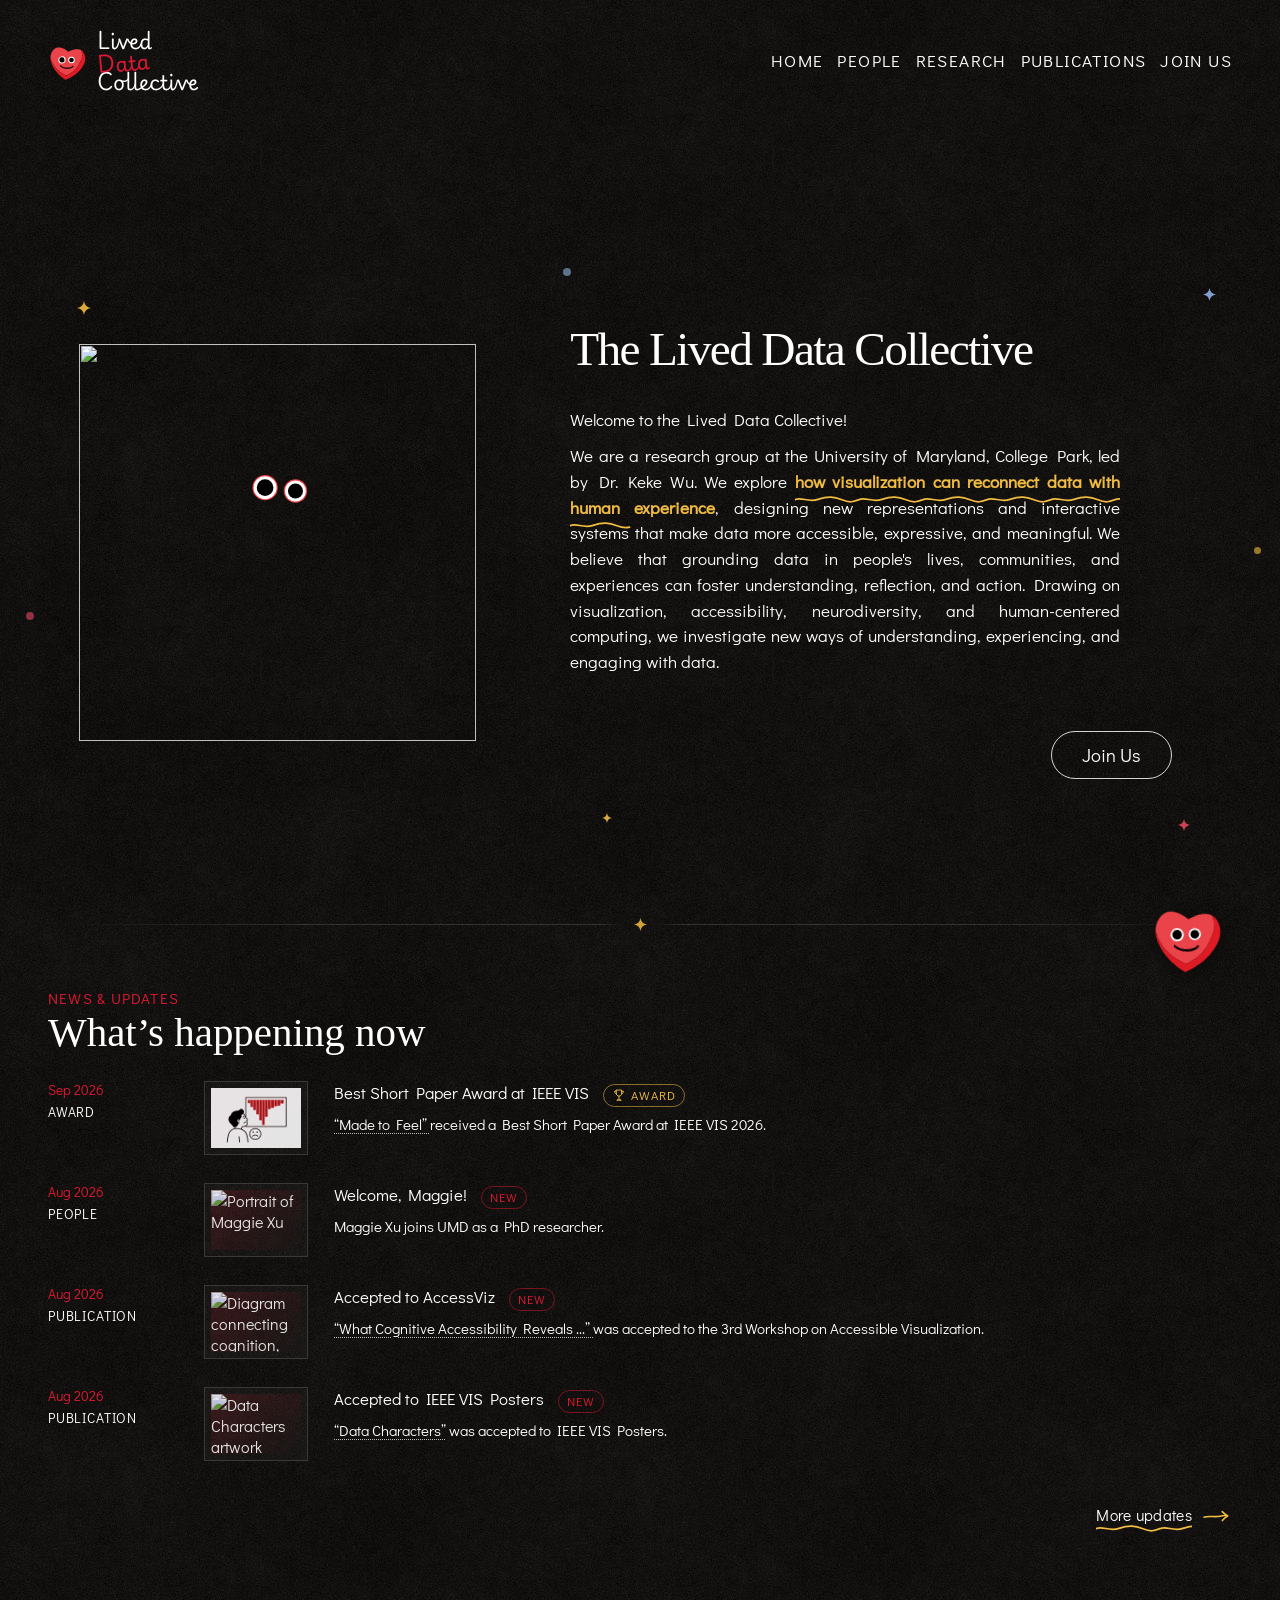
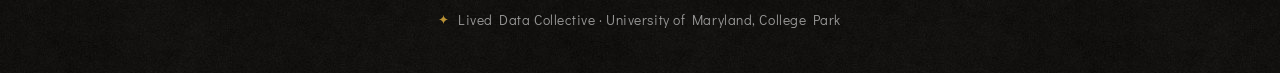
==== commit 2d3eff17: "Update index" ====
--- a/index.html
+++ b/index.html
@@ -54,7 +54,7 @@
                 >how visualization can reconnect data with human
                 experience</span
               >, designing new representations and interactive systems that make data more accessible, expressive, and meaningful. We believe that grounding data in people's lives, communities, and experiences
-              can foster understanding, reflection, and action. Drawing on visualization, accessibility,
+              can foster understanding, reflection, and action. Drawing on visualization, accessibility, neurodiversity, 
               and human-centered computing, we investigate new
               ways of understanding, experiencing, and engaging with data.
             </p>
--- a/alive.css
+++ b/alive.css
@@ -1347,7 +1347,7 @@
 
 .news-item.alive-card.alive-card:hover,
 .news-item.alive-card.alive-card:has(:focus-visible) {
-  transform: translateY(-2px);
+  transform: none;
 }
 
 .news-item .news-media,
@@ -1476,8 +1476,6 @@
 .news-archive-page .news-archive-date {
   position: relative;
   margin-bottom: 10px;
-  font-size: 0.9rem;
-  letter-spacing: 0.04em;
 }
 
 .news-archive-page .news-archive-date::before {
@@ -1528,21 +1526,6 @@
   text-transform: uppercase;
 }
 
-.news-archive-page .news-kicker,
-.news-archive-page .news-archive-date,
-.news-archive-page .news-type,
-.news-archive-page .news-entry-no {
-  font-family: "Courier Prime", "Courier New", monospace;
-}
-
-.news-archive-page .news-kicker {
-  letter-spacing: 0.14em;
-}
-
-.news-archive-page .news-type {
-  color: rgba(255, 255, 255, 0.68);
-  letter-spacing: 0.08em;
-}
 
 .news-entry-no {
   display: block;
@@ -1602,9 +1585,8 @@
   background: transparent;
   color: rgba(255, 255, 255, 0.72);
   font: inherit;
-  font-family: "Courier Prime", "Courier New", monospace;
-  font-size: 0.82rem;
-  letter-spacing: 0.06em;
+  font-size: 0.86rem;
+  letter-spacing: 0.04em;
   cursor: pointer;
   transition: border-color 220ms ease, color 220ms ease, background-color 220ms ease;
 }
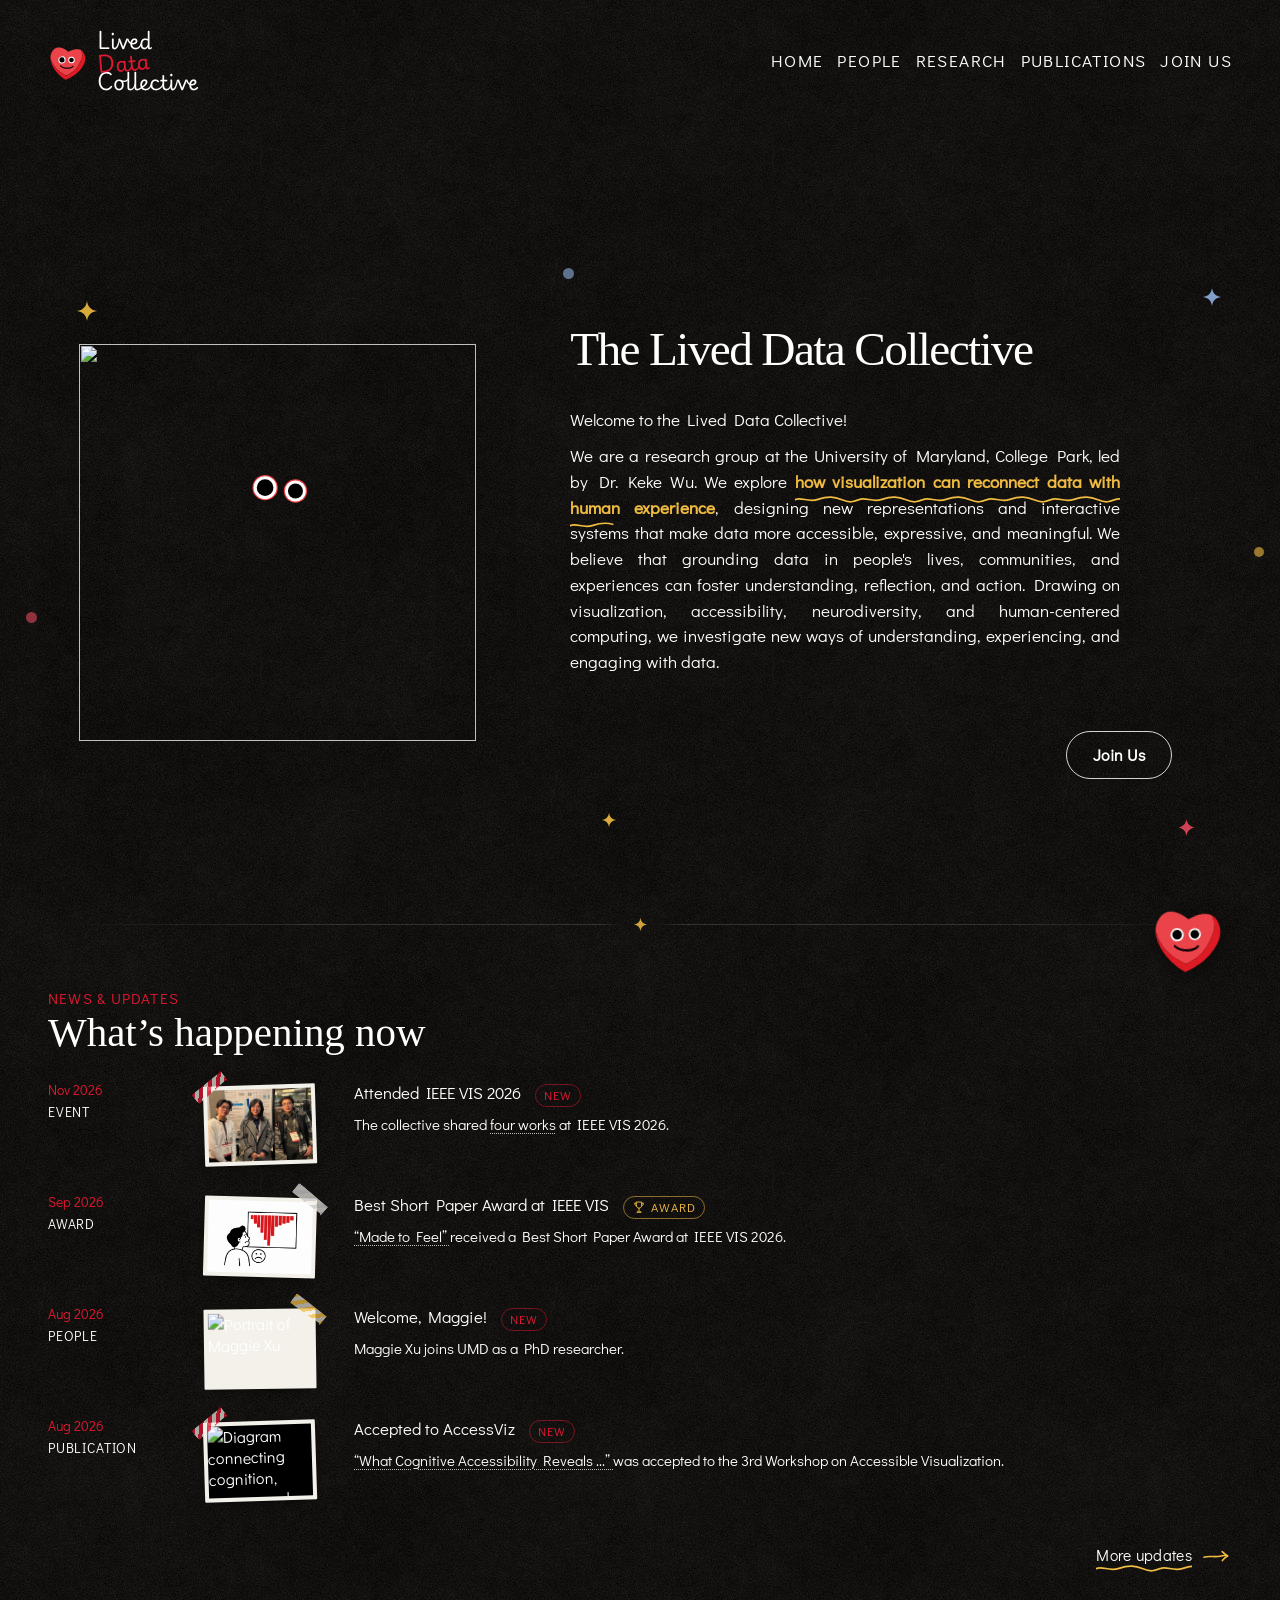
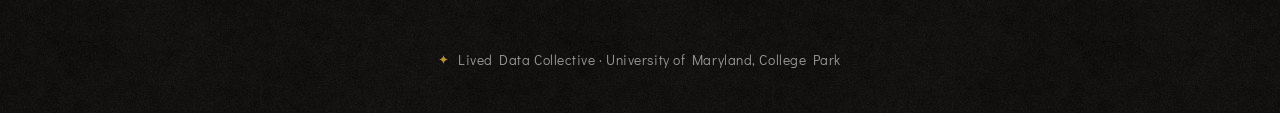
==== commit c05241d2: "Update news item" ====
--- a/index.html
+++ b/index.html
@@ -73,6 +73,24 @@
               <h2 id="news-heading">What’s happening now</h2>
             </div>
             <div class="news-list">
+              <article class="news-item scroll-reveal scroll-reveal-delay-1">
+                <div class="news-meta">
+                  <p class="news-date">Nov 2026</p>
+                  <p class="news-type">Event</p>
+                </div>
+                <div class="news-media">
+                  <img
+                    src="assets/vis-2026-poster-team.jpg"
+                    alt="Isabella, Keke, and Diego with their Data Characters poster at IEEE VIS 2026"
+                  />
+                </div>
+                <div class="news-copy">
+                  <h3>Attended IEEE VIS 2026 <span class="news-badge">New</span></h3>
+                  <p>
+                    The collective shared <a class="news-paper-link" href="assets/ldc-vis-2026-recap.mp4" target="_blank" rel="noreferrer">four works</a> at IEEE VIS 2026.
+                  </p>
+                </div>
+              </article>
               <article class="news-item scroll-reveal scroll-reveal-delay-1">
                 <div class="news-meta">
                   <p class="news-date">Sep 2026</p>
@@ -156,21 +174,6 @@
                   </p>
                 </div>
               </article>
-              <article class="news-item scroll-reveal scroll-reveal-delay-1">
-                <div class="news-meta">
-                  <p class="news-date">Aug 2026</p>
-                  <p class="news-type">Publication</p>
-                </div>
-                <div class="news-media">
-                  <img src="assets/bringing-data-to-life-thumbnail-black-cropped.png" alt="Data Characters artwork" />
-                </div>
-                <div class="news-copy">
-                  <h3>Accepted to IEEE VIS Posters <span class="news-badge">New</span></h3>
-                  <p>
-                    <a class="news-paper-link" href="https://arxiv.org/pdf/2608.28780" target="_blank" rel="noreferrer">“Data Characters”</a> was accepted to IEEE VIS Posters.
-                  </p>
-                </div>
-              </article>
             </div>
             <div class="news-archive-link-wrap">
               <a class="news-archive-link" href="news-archive.html"
--- a/styles.css
+++ b/styles.css
@@ -4,6 +4,10 @@
    -------------------------------------------------------------------------- */
 
 :root {
+  /* Note textures, shared by the Join Us notes and the PhD popup. */
+  --tex-grain: url("data:image/svg+xml,%3Csvg xmlns='http://www.w3.org/2000/svg' width='160' height='160'%3E%3Cfilter id='n'%3E%3CfeTurbulence type='fractalNoise' baseFrequency='.9' numOctaves='3' stitchTiles='stitch'/%3E%3CfeColorMatrix values='0 0 0 0 0 0 0 0 0 0 0 0 0 0 0 0 0 0 .3 0'/%3E%3C/filter%3E%3Crect width='100%25' height='100%25' filter='url(%23n)'/%3E%3C/svg%3E");
+  --tex-fibers: url("data:image/svg+xml,%3Csvg xmlns='http://www.w3.org/2000/svg' width='240' height='60'%3E%3Cfilter id='f'%3E%3CfeTurbulence type='fractalNoise' baseFrequency='.02 .6' numOctaves='2' stitchTiles='stitch'/%3E%3CfeColorMatrix values='0 0 0 0 1 0 0 0 0 1 0 0 0 0 1 0 0 0 .12 -.03'/%3E%3C/filter%3E%3Crect width='100%25' height='100%25' filter='url(%23f)'/%3E%3C/svg%3E");
+  --tex-tear: polygon(0 0, 100% 0, 100% 78%, 96% 92%, 91% 80%, 86% 96%, 80% 84%, 74% 94%, 67% 82%, 61% 97%, 55% 85%, 48% 95%, 42% 81%, 36% 93%, 29% 84%, 23% 97%, 17% 83%, 11% 94%, 5% 82%, 0 92%);
   --bg: #131110;
   --paper: #131110;
   --ink: #ffffff;
@@ -1200,7 +1204,7 @@
   gap: 24px;
   align-items: center;
   max-width: 980px;
-  margin: 0 auto 80px;
+  margin: 0 auto 128px;
 }
 
 .join-hero-copy {
@@ -1266,94 +1270,307 @@
   background: rgba(255, 255, 255, 0.07);
 }
 
-.join-grid {
+/* ---------- Join Us: three sticky notes ----------
+   Notes of the site's dark paper with a translucent sticky band in each section's
+   color, set in a row at relaxed, slightly different tilts and heights. On hover a
+   note straightens and lifts (the lift and edge come from the shared card hover). */
+
+.join-board {
   display: grid;
   grid-template-columns: repeat(3, minmax(0, 1fr));
-  gap: 18px;
+  gap: 34px;
+  align-items: start;
+  max-width: 1100px;
+  margin: 0 auto 150px;
   padding-top: 12px;
-  margin-bottom: 42px;
-}
-
-.join-card {
-  display: grid;
-  grid-template-columns: 1fr;
-  gap: 18px;
-  align-items: start;
-  padding: 22px 20px 24px;
-  border: 1px solid rgba(150, 150, 150, 0.34);
-  border-radius: 22px;
+}
+
+@media (max-width: 980px) {
+  .join-board {
+    grid-template-columns: 1fr;
+    row-gap: 44px;
+    max-width: 520px;
+    margin-bottom: 120px;
+  }
+
+  .join-note {
+    min-height: 0;
+  }
+
+  .join-note--collaborators,
+  .join-note--values {
+    margin-top: 0;
+  }
+}
+
+@media (prefers-reduced-motion: reduce) {
+  .join-note {
+    transition: none;
+  }
+}
+
+.join-note {
+  position: relative;
+  display: flex;
+  flex-direction: column;
+  align-items: center;
+  min-height: 400px;
+  padding: clamp(44px, 4.2vw, 54px) clamp(24px, 2.6vw, 34px) clamp(30px, 3.2vw, 40px);
+  border: 1px solid rgba(255, 255, 255, 0.12);
+  border-radius: 3px;
+  /* Fine grain, a wash of the note's color under the band, then the dark paper. */
   background:
-    linear-gradient(180deg, rgba(255, 255, 255, 0.03), rgba(255, 255, 255, 0.015)),
-    rgba(0, 0, 0, 0.42);
-  min-height: 100%;
-  transition:
-    border-color 220ms ease,
-    background 220ms ease,
-    box-shadow 220ms ease,
-    transform 280ms cubic-bezier(0.22, 1, 0.36, 1);
-}
-
-.join-card-label {
-  display: grid;
-  gap: 6px;
-}
-
-.join-card-kicker {
+    var(--tex-grain),
+    linear-gradient(180deg, var(--note-wash) 0, transparent 46%),
+    linear-gradient(180deg, rgba(255, 255, 255, 0.04), rgba(255, 255, 255, 0.015)),
+    var(--paper) url("assets/paper-dark.jpg") repeat;
+  background-size: 160px 160px, auto, auto, 512px 512px;
+  box-shadow: 0 22px 34px -24px rgba(0, 0, 0, 0.9);
+  color: #ffffff;
+  text-align: center;
+  rotate: var(--tilt, 0deg);
+  transition: rotate 480ms var(--ease-out, ease);
+}
+
+/* The sticky band along the top edge: grain and paper fibres over the color,
+   with a slightly torn lower edge. */
+/* A strip of striped washi tape holds each note to the page, like the taped
+   photos in News & updates; it takes the note's color and sits at its own angle. */
+.join-note::before {
+  content: "";
+  position: absolute;
+  top: -11px;
+  left: 50%;
+  z-index: 2;
+  width: 92px;
+  height: 22px;
+  translate: -50% 0;
+  rotate: var(--tape-angle, -4deg);
+  background: repeating-linear-gradient(-45deg, var(--note-color) 0 6px, rgba(244, 239, 230, 0.72) 6px 12px);
+  opacity: 0.9;
+  clip-path: polygon(0 10%, 4% 0, 96% 6%, 100% 0, 98% 100%, 94% 88%, 3% 100%, 0 90%);
+  pointer-events: none;
+}
+
+.join-note--collaborators { --tape-angle: 3deg; }
+.join-note--values { --tape-angle: -2deg; }
+
+.join-note--students {
+  --note-color: rgba(226, 24, 51, 0.8);
+  --note-wash: rgba(226, 24, 51, 0.07);
+  --note-ink: #eb434a;
+  --tilt: -1.2deg;
+}
+
+.join-note--collaborators {
+  --note-color: rgba(255, 255, 255, 0.3);
+  --note-wash: rgba(255, 255, 255, 0.035);
+  --note-ink: #c9c9c9;
+  --tilt: 0.9deg;
+  margin-top: 18px;
+}
+
+.join-note--values {
+  --note-color: rgba(241, 188, 66, 0.8);
+  --note-wash: rgba(241, 188, 66, 0.065);
+  --note-ink: #f1bc42;
+  --tilt: -0.6deg;
+  margin-top: 6px;
+}
+
+@media (hover: hover) and (pointer: fine) {
+  body:not(.phd-dialog-open) .join-note:hover {
+    rotate: 0deg;
+  }
+}
+
+.join-note-icon {
+  width: 66px;
+  height: 56px;
+  margin-bottom: 14px;
+  overflow: visible;
+}
+
+.join-note-icon path {
+  fill: none;
+  stroke: var(--note-ink);
+  stroke-width: 2.4;
+  stroke-linecap: round;
+  stroke-linejoin: round;
+  vector-effect: non-scaling-stroke;
+}
+
+.join-note h2 {
+  margin: 0 0 18px;
+  font-family: "IM Fell English", Georgia, serif;
+  font-size: clamp(2rem, 2.8vw, 2.55rem);
+  font-weight: 400;
+  line-height: 0.95;
+  letter-spacing: -0.015em;
+}
+
+.join-note > p {
+  text-wrap: pretty;
+  max-width: 34ch;
+  margin: 0 0 28px;
+  font-size: clamp(1rem, 1.2vw, 1.1rem);
+  line-height: 1.6;
+}
+
+/* The action sits at the bottom of its note, so the two notes line up. */
+.join-note .join-phd-trigger,
+.join-note-link {
+  margin-top: auto;
+}
+
+.join-note .join-phd-trigger,
+.join-note-link {
+  display: inline-flex;
+  align-items: center;
+  justify-self: auto;
+  align-self: center;
+  min-height: 46px;
+  padding: 10px 22px;
+  border: 1px solid rgba(255, 255, 255, 0.85);
+  border-radius: 999px;
+  background: transparent;
+  color: #ffffff;
+  font: inherit;
+  font-size: 0.98rem;
+  font-weight: 700;
+  line-height: 1.3;
+  cursor: pointer;
+  transition: background 220ms ease, color 220ms ease;
+}
+
+.join-note .join-phd-trigger:hover,
+.join-note .join-phd-trigger:focus-visible,
+.join-note-link:hover,
+.join-note-link:focus-visible {
+  border-color: #ffffff;
+  background: #ffffff;
+  color: #131110;
+}
+
+.join-note :focus-visible {
+  outline: 2px solid #ffffff;
+  outline-offset: 4px;
+}
+
+/* What we value, inside the shared note. */
+.join-values-head {
+  display: flex;
+  flex-direction: column;
+  justify-content: center;
+  align-items: center;
+  gap: 0;
+  margin-bottom: 18px;
+}
+
+.join-values-head .join-note-icon {
+  margin: 0 0 14px;
+}
+
+.join-values-head h2 {
   margin: 0;
-  color: var(--accent);
-  font-size: 0.84rem;
-  letter-spacing: 0.08em;
-  text-transform: uppercase;
-}
-
-.join-card:nth-child(1) {
-  box-shadow: inset 0 0 0 1px rgba(226, 24, 51, 0.1);
-}
-
-.join-card:nth-child(2) {
-  background:
-    linear-gradient(180deg, rgba(255, 255, 255, 0.03), rgba(255, 255, 255, 0.015)),
-    rgba(0, 0, 0, 0.42);
-}
-
-.join-card:nth-child(3) {
-  background:
-    linear-gradient(180deg, rgba(255, 255, 255, 0.03), rgba(255, 255, 255, 0.015)),
-    rgba(0, 0, 0, 0.42);
-}
-
-/* Card hover follows the pointer, not focus restored after closing a dialog.
-   Keyboard users retain the button's own focus-visible outline. */
-@media (hover: hover) and (pointer: fine) {
-  body:not(.phd-dialog-open) .join-card:hover {
-    border-color: #f1bc42;
-    box-shadow: 0 16px 28px rgba(0, 0, 0, 0.2);
-    transform: translateY(-4px) rotate(-0.18deg);
-  }
-
-  body:not(.phd-dialog-open) .join-card:hover .join-card-kicker,
-  body:not(.phd-dialog-open) .join-card:hover h2,
-  body:not(.phd-dialog-open) .join-card:hover p {
-    color: #f1bc42;
-  }
-}
-
-.join-card h2,
+}
+
+/* The three values as one line in the heading face. */
+.join-note .join-values-line {
+  max-width: none;
+  margin: 0 0 18px;
+  color: #ffffff;
+  font-family: "IM Fell English", Georgia, serif;
+  font-size: clamp(1.2rem, 1.5vw, 1.35rem);
+  line-height: 1.35;
+}
+
+.join-note--values > p:last-child {
+  margin-bottom: 0;
+}
+
+/* Hover: the sheet lifts a little and its edge brightens (shared card hover in alive.css). */
+
+/* ---------- Get in touch ---------- */
+
+/* A closing sub-section, centered under the notes: a hand-drawn hand that waves
+   when the section comes into view (and on hover), a smaller heading than the
+   notes, and the sentence with the interest-form link. */
+.join-contact {
+  max-width: 640px;
+  margin: 0 auto;
+  text-align: center;
+}
+
+.join-wave {
+  display: block;
+  width: 54px;
+  height: 54px;
+  margin: 0 auto 10px;
+  overflow: visible;
+}
+
+.join-wave path {
+  fill: none;
+  stroke: #f1bc42;
+  stroke-width: 2.2;
+  stroke-linecap: round;
+  stroke-linejoin: round;
+  vector-effect: non-scaling-stroke;
+}
+
+.join-wave-hand {
+  transform-box: fill-box;
+  transform-origin: 40% 95%;
+}
+
+.join-wave-motion {
+  opacity: 0;
+  transition: opacity 300ms ease;
+}
+
+.join-contact.is-waving .join-wave-hand {
+  animation: join-wave 1.5s ease-in-out 1;
+}
+
+.join-contact.is-waving .join-wave-motion {
+  opacity: 0.8;
+}
+
+@keyframes join-wave {
+  0%, 100% { rotate: 0deg; }
+  15% { rotate: 16deg; }
+  30% { rotate: -8deg; }
+  45% { rotate: 14deg; }
+  60% { rotate: -5deg; }
+  75% { rotate: 8deg; }
+}
+
 .join-contact h2 {
   margin: 0 0 10px;
   color: #ffffff;
-  font-family: "Didact Gothic", "Avenir Next", "Segoe UI", sans-serif;
-  font-size: 1.28rem;
+  font-family: "IM Fell English", Georgia, serif;
+  font-size: clamp(1.45rem, 2vw, 1.7rem);
   font-weight: 400;
-  line-height: 1.2;
-}
-
-.join-card p,
+  line-height: 1.1;
+}
+
+.join-contact-ask {
+  display: block;
+}
+
 .join-contact p {
   margin: 0;
   color: #ffffff;
   font-size: clamp(0.98rem, 1.15vw, 1.05rem);
   line-height: 1.6;
+  text-wrap: pretty;
+}
+
+@media (prefers-reduced-motion: reduce) {
+  .join-contact.is-waving .join-wave-hand {
+    animation: none;
+  }
 }
 
 .join-contact p a {
@@ -1709,7 +1926,7 @@
 }
 
 .publication-carousel-dot.is-active {
-  background: #ffd200;
+  background: #f1bc42;
   transform: scale(1.25);
 }
 
@@ -2011,8 +2228,8 @@
 }
 
 .publication-resource-link:not(.is-pending) {
-  border-color: rgba(255, 210, 0, 0.62);
-  color: #ffd200;
+  border-color: rgba(241, 188, 66, 0.62);
+  color: #f1bc42;
 }
 
 .publication-resource-link svg {
@@ -2027,8 +2244,8 @@
 
 .publication-resource-link:hover,
 .publication-resource-link:focus-visible {
-  border-color: #ffd200;
-  background: #ffd200;
+  border-color: #f1bc42;
+  background: #f1bc42;
   color: #000000;
   outline: none;
   transform: translateY(-1px);
@@ -2612,7 +2829,7 @@
 .join-phd-trigger:focus-visible {
   color: #000000;
   background: #f1bc42;
-  border-color: #f4c85f;
+  border-color: #f1bc42;
 }
 
 .join-phd-trigger[hidden] { display: none; }
@@ -2732,8 +2949,8 @@
   color: #050505;
   transform: translateY(-2px);
   box-shadow: 0 10px 22px rgba(0, 0, 0, .16);
-  background: #f4c85f;
-  border-color: #f4c85f;
+  background: #f1bc42;
+  border-color: #f1bc42;
   text-decoration: none;
 }
 .join-phd-program:active { transform: translateY(0); box-shadow: none; }
@@ -2758,25 +2975,11 @@
 .join-phd-dialog .join-apply-button:hover,
 .join-phd-dialog .join-apply-button:focus-visible {
   color: #000000;
-  background: #f4c85f;
-  border-color: #f4c85f;
-}
-
-.join-contact {
-  display: grid;
-  grid-template-columns: minmax(0, 1fr) auto;
-  gap: 6px;
-  align-items: start;
-  padding-top: 18px;
-}
-
-.join-contact-cta {
-  display: flex;
-  justify-content: flex-end;
-  align-items: flex-start;
-  gap: 12px;
-  margin-top: 20px;
-}
+  background: #f1bc42;
+  border-color: #f1bc42;
+}
+
+
 
 .join-apply-button {
   min-height: 50px;
@@ -2795,7 +2998,7 @@
 .join-apply-button:focus-visible {
   color: #000000;
   background: #f1bc42;
-  border-color: #f4c85f;
+  border-color: #f1bc42;
 }
 
 .people-main {
@@ -2991,6 +3194,12 @@
   border-radius: 57% 43% 49% 51% / 43% 57% 43% 57%;
 }
 
+.person-tile:nth-child(8) .person-portrait::before {
+  --contour-rotate: 3deg;
+  inset: -7px -6px 8px 6px;
+  border-radius: 51% 49% 56% 44% / 45% 54% 46% 55%;
+}
+
 .person-portrait:hover::after,
 .person-portrait:focus-visible::after {
   opacity: 0.82;
@@ -3058,6 +3267,16 @@
   transform: scale(1.12);
 }
 
+.person-portrait-sneha .person-portrait-image-base {
+  object-position: center 22%;
+  transform: scale(1.1);
+}
+
+.person-portrait-sneha .person-portrait-image-hover {
+  object-position: 58% 20%;
+  transform: scale(1.14);
+}
+
 .person-portrait-maggie .person-portrait-image-base {
   object-position: center 58%;
   transform: scale(1.0);
@@ -3066,11 +3285,6 @@
 .person-portrait-maggie .person-portrait-image-hover {
   object-position: 44% 36%;
   transform: scale(1.08);
-}
-
-.person-portrait-arran .person-portrait-image-base {
-  object-position: center 18%;
-  transform: scale(1.06);
 }
 
 /* One crop and silhouette keeps the roster cohesive despite varied source photos. */
@@ -3385,31 +3599,6 @@
     justify-self: center;
   }
 
-  .join-contact {
-    grid-template-columns: 1fr;
-    align-items: start;
-  }
-
-  .join-contact-cta {
-    justify-content: flex-start;
-  }
-
-  .join-contact-cta .button,
-  .join-contact-cta .join-apply-button {
-    width: auto;
-    min-width: 0;
-  }
-
-  .join-grid {
-    grid-template-columns: 1fr;
-  }
-
-  .join-card:nth-child(1),
-  .join-card:nth-child(2),
-  .join-card:nth-child(3) {
-    transform: none;
-  }
-
   .news-item {
     grid-template-columns: 1fr;
   }
@@ -3713,15 +3902,11 @@
 
   .join-hero {
     gap: 14px;
-    margin-bottom: 48px;
+    margin-bottom: 76px;
   }
 
   .join-hero-figure img {
     width: min(100%, 134px);
-  }
-
-  .join-card {
-    padding: 18px 16px 20px;
   }
 
   .button {
--- a/alive.css
+++ b/alive.css
@@ -328,8 +328,8 @@
 
 /* The bordered cards (not news rows) lift 2px with a soft shadow, and brighten a touch:
    a slightly lighter neutral edge and a faint lift in tone across the paper. No color, no glow. */
-:is(.research-theme-card, .publication-card, .join-card).alive-card.alive-card:hover,
-:is(.research-theme-card, .publication-card, .join-card).alive-card.alive-card:has(:focus-visible) {
+:is(.research-theme-card, .publication-card).alive-card.alive-card:hover,
+:is(.research-theme-card, .publication-card).alive-card.alive-card:has(:focus-visible) {
   border-color: rgba(255, 255, 255, 0.5);
   box-shadow:
     inset 0 0 0 100vmax rgba(255, 255, 255, 0.022),
@@ -355,23 +355,6 @@
 
 .alive-card .publication-title-link:hover,
 .alive-card .publication-title-link:focus-visible {
-  color: inherit;
-}
-
-/* Join Us cards: no yellow border, text tint or tilt on hover (the pen stroke is the hover). */
-body:not(.phd-dialog-open) .join-card.alive-card:hover {
-  border-color: rgba(255, 255, 255, 0.5);
-  box-shadow:
-    inset 0 0 0 100vmax rgba(255, 255, 255, 0.022),
-    0 10px 22px -12px rgba(0, 0, 0, 0.6);
-  transform: translateY(-2px);
-}
-
-body:not(.phd-dialog-open) .join-card.alive-card:hover :is(.join-card-kicker, h2) {
-  color: #ffffff;
-}
-
-body:not(.phd-dialog-open) .join-card.alive-card:hover p {
   color: inherit;
 }
 
@@ -418,8 +401,7 @@
   transition: stroke-dashoffset 720ms cubic-bezier(0.22, 1, 0.36, 1);
 }
 
-.research-theme-card.alive-card,
-.join-card.alive-card {
+.research-theme-card.alive-card {
   --alive-card-line: rgba(150, 150, 150, 0.34);
 }
 
@@ -1032,11 +1014,6 @@
 
 .news-archive-page .news-shell {
   padding-top: 0;
-}
-
-/* Join Us: the Students card reads like the other two cards (no bold paragraph). */
-.join-card p strong {
-  font-weight: inherit;
 }
 
 /* People: less empty space below the last row. */
@@ -1651,8 +1628,7 @@
   }
 
   .alive-card.alive-card:hover,
-  .alive-card.alive-card:has(:focus-visible),
-  body:not(.phd-dialog-open) .join-card.alive-card:hover {
+  .alive-card.alive-card:has(:focus-visible) {
     transform: none;
   }
 
@@ -1693,3 +1669,475 @@
     transition: none;
   }
 }
+
+/* ==========================================================================
+   Design system: one interaction language for the whole site.
+   Loaded last; the html:not(#ds) prefix gives these rules priority over the
+   page-specific rules above, so every page shares the same tokens, buttons,
+   controls, card hover and focus ring. Edit here to change them everywhere.
+   ========================================================================== */
+
+:root {
+  --gold: #f1bc42;              /* main actions, focus ring, pen strokes */
+  --red: #e21833;               /* text-link hover, kickers */
+  --ink-dark: #131110;          /* text on filled buttons */
+  --line: rgba(150, 150, 150, 0.34);      /* card edges */
+  --line-hover: rgba(255, 255, 255, 0.5); /* card edges on hover */
+  --control-line: rgba(255, 255, 255, 0.34);
+  --control-text: rgba(255, 255, 255, 0.78);
+  --t-quick: 200ms;             /* color changes */
+  --t-move: 480ms;              /* movement */
+  --lift: -4px;                 /* card hover lift */
+}
+
+/* ---------- Buttons: pill, one size and weight ----------
+   Every button: white outline and white text; on hover the outline and text turn gold and the button lifts 2px. */
+html:not(#ds) :is(.button, .join-apply-button, .join-note-link, .join-note .join-phd-trigger, .join-phd-program) {
+  display: inline-flex;
+  align-items: center;
+  justify-content: center;
+  min-height: 48px;
+  padding: 0 26px;
+  border: 1px solid rgba(255, 255, 255, 0.82);
+  border-radius: 999px;
+  background: transparent;
+  color: #ffffff;
+  font-size: 1rem;
+  font-weight: 700;
+  text-decoration: none;
+  white-space: nowrap;
+  box-shadow: none;
+  transform: none;
+  transition:
+    background-color var(--t-quick) ease,
+    border-color var(--t-quick) ease,
+    color var(--t-quick) ease,
+    transform var(--t-quick) var(--ease-out, ease);
+}
+
+html:not(#ds) :is(.button, .join-apply-button, .join-note-link, .join-note .join-phd-trigger, .join-phd-program):is(:hover, :focus-visible) {
+  border-color: var(--gold);
+  background: transparent;
+  color: var(--gold);
+  box-shadow: none;
+  transform: translateY(-2px);
+}
+
+/* Inside a Join Us note, a button's hover takes the note's color (red on Students). */
+html:not(#ds) .join-note .join-phd-trigger:not(#ds-note):is(:hover, :focus-visible) {
+  border-color: var(--note-ink);
+  color: var(--note-ink);
+}
+
+/* ---------- Prospective PhD popup: a larger copy of the red Students note ----------
+   Same dark paper, grain and red wash, the torn red band along the top, square
+   corners and a slight tilt; stars, underline and the button's hover in red. */
+html:not(#ds) .join-phd-dialog {
+  --note-color: rgba(226, 24, 51, 0.8);
+  --note-ink: #eb434a;
+  border: 1px solid rgba(255, 255, 255, 0.14);
+  border-radius: 3px;
+  /* A sheet of the same dark paper as the Join Us notes, with a faint red wash
+     fading down from the top, like the Students note it opens from. */
+  background:
+    var(--tex-grain),
+    linear-gradient(180deg, rgba(226, 24, 51, 0.08) 0, transparent 50%),
+    linear-gradient(180deg, rgba(255, 255, 255, 0.04), rgba(255, 255, 255, 0.015)),
+    var(--paper) url("assets/paper-dark.jpg") repeat;
+  background-size: 160px 160px, auto, auto, 512px 512px;
+  border-color: rgba(255, 255, 255, 0.12);
+  box-shadow: 0 30px 60px -30px rgba(0, 0, 0, 0.9);
+  rotate: -0.4deg;
+}
+
+html:not(#ds) .join-phd-dialog .join-phd-content {
+  padding-top: clamp(30px, 4vw, 38px);
+}
+
+@media (max-width: 600px) {
+  html:not(#ds) .join-phd-dialog {
+    rotate: none;
+  }
+}
+
+html:not(#ds) :is(.join-phd-eyebrow, .join-phd-directions li)::before {
+  background: var(--note-ink);
+}
+
+/* "Interested? Reach out, or apply by December 1." : when the popup opens the red
+   wavy line draws itself in under the words, then the wave keeps flowing slowly. */
+html:not(#ds) .join-phd-dialog .wave-underline {
+  position: relative;
+  display: inline-block;
+  padding-bottom: 9px;
+  background: none;
+  animation: none;
+}
+
+html:not(#ds) .join-phd-dialog .wave-underline::after {
+  content: "";
+  position: absolute;
+  left: 0;
+  bottom: 0;
+  width: 0;
+  height: 9px;
+  background: url("data:image/svg+xml,%3Csvg xmlns='http://www.w3.org/2000/svg' width='64' height='9' viewBox='0 0 64 9'%3E%3Cpath d='M0 4.6 C 7 1.6, 13 7.8, 23 4.4 S 39 1.6, 47 4.8 S 58 6.9, 64 4.6' fill='none' stroke='%23eb434a' stroke-width='1.7' stroke-linecap='round'/%3E%3C/svg%3E") repeat-x 0 0 / 64px 9px;
+  pointer-events: none;
+}
+
+html:not(#ds) .join-phd-dialog[open] .wave-underline::after {
+  animation:
+    phd-underline-draw 1100ms 350ms cubic-bezier(0.55, 0.05, 0.25, 1) forwards,
+    phd-underline-flow 3.2s 1450ms linear infinite;
+}
+
+@keyframes phd-underline-draw {
+  to { width: 100%; }
+}
+
+@keyframes phd-underline-flow {
+  from { width: 100%; background-position: 0 0; }
+  to { width: 100%; background-position: 64px 0; }
+}
+
+@media (prefers-reduced-motion: reduce) {
+  html:not(#ds) .join-phd-dialog .wave-underline::after {
+    width: 100%;
+  }
+
+  html:not(#ds) .join-phd-dialog[open] .wave-underline::after {
+    animation: none;
+  }
+}
+
+
+html:not(#ds) .join-phd-dialog .join-phd-program:not(#ds-note):is(:hover, :focus-visible) {
+  border-color: var(--note-ink);
+  color: var(--note-ink);
+}
+
+/* ---------- News & updates thumbnails: plain rectangles ----------
+   No boxed frame or outline: each image fills a plain rectangle with square
+   corners. Nothing moves on hover. */
+html:not(#ds) .news-media:not(.news-media-logo) {
+  width: 112px;
+  height: 76px;
+  min-height: 76px;
+  border: 0;
+  border-radius: 0;
+  background: transparent;
+}
+
+html:not(#ds) .news-media:not(.news-media-logo) img {
+  width: 100%;
+  height: 100%;
+  border-radius: 0;
+  filter: saturate(0.85) contrast(1.04) brightness(0.94);
+}
+
+html:not(#ds) .news-media:not(.news-media-logo)::after {
+  inset: 0;
+  border-radius: 0;
+}
+
+html:not(#ds) .news-media.news-media-bulb {
+  background: transparent;
+}
+
+html:not(#ds) .news-media-bulb img {
+  background: #ffffff;
+  object-fit: contain;
+  padding: 8px;
+}
+
+html:not(#ds) .news-item .news-media:hover,
+html:not(#ds) .news-item .news-media:hover img {
+  transform: none;
+}
+
+/* Per-image framing so each subject sits balanced in its rectangle:
+   wide diagrams show whole (letterboxed on their own black), photos are
+   nudged so the person is centered, and the bulb fills more of its frame. */
+html:not(#ds) .news-media img:is([src*="cognitive-accessibility"], [src*="charting-the-immersive"]) {
+  object-fit: contain;
+  background: #000000;
+}
+
+html:not(#ds) .news-media img[src*="vis-2026-poster-team"] {
+  object-position: 50% 30%;
+}
+
+html:not(#ds) .news-media img[src*="isabella-surc"] {
+  object-position: 20% 80%;
+}
+
+html:not(#ds) .news-media img[src*="maggie-xu"] {
+  object-position: 50% 35%;
+}
+
+html:not(#ds) .news-media img[src*="bringing-data-to-life"] {
+  object-fit: contain;
+  background: #000000;
+}
+
+html:not(#ds) .news-media-bulb img {
+  padding: 3px;
+}
+
+/* ---------- Thumbnails as photos taped into a memory book ----------
+   Each thumbnail is a small photo with a thin cream border, set at a relaxed
+   angle and held on by a short strip of striped washi tape (red, gold or grey,
+   alternating corners). Nothing moves on hover. */
+html:not(#ds) .news-item {
+  grid-template-columns: 140px 124px minmax(0, 1fr);
+}
+
+html:not(#ds) .news-media:not(.news-media-logo) {
+  --tape: repeating-linear-gradient(-45deg, rgba(226, 24, 51, 0.8) 0 4px, rgba(244, 239, 230, 0.75) 4px 8px);
+  --tape-tilt: -38deg;
+  box-sizing: border-box;
+  width: 112px;
+  height: 80px;
+  min-height: 80px;
+  margin-top: 4px;
+  padding: 4px;
+  overflow: visible;
+  border: 0;
+  border-radius: 1px;
+  background: #f4f1ea;
+  box-shadow: 0 6px 12px -8px rgba(0, 0, 0, 0.8);
+  rotate: var(--photo-tilt, -1.8deg);
+}
+
+html:not(#ds) .news-media:not(.news-media-logo) img {
+  filter: none;
+  border-radius: 0;
+}
+
+/* The washi tape strip over one top corner. */
+html:not(#ds) .news-media:not(.news-media-logo)::before {
+  content: "";
+  position: absolute;
+  top: -5px;
+  left: -12px;
+  right: auto;
+  z-index: 2;
+  width: 38px;
+  height: 12px;
+  background: var(--tape);
+  rotate: var(--tape-tilt);
+  opacity: 0.92;
+  pointer-events: none;
+  clip-path: polygon(0 10%, 4% 0, 96% 6%, 100% 0, 98% 100%, 94% 88%, 3% 100%, 0 90%);
+}
+
+html:not(#ds) .news-media:not(.news-media-logo)::after {
+  display: none;
+}
+
+html:not(#ds) .news-item:nth-of-type(3n + 2) .news-media {
+  --photo-tilt: 1.6deg;
+}
+
+html:not(#ds) .news-item:nth-of-type(3n + 2) .news-media::before {
+  left: auto;
+  right: -12px;
+  --tape-tilt: 38deg;
+}
+
+html:not(#ds) .news-item:nth-of-type(3n + 3) .news-media {
+  --photo-tilt: -0.8deg;
+}
+
+/* Maggie's photo is taped at the top-right corner. */
+html:not(#ds) .news-media:has(img[src*="maggie-xu"])::before {
+  left: auto;
+  right: -12px;
+  --tape-tilt: 38deg;
+}
+
+/* Tape colors: red, yellow and grey, set in a fixed order by alive.js. */
+html:not(#ds) .news-media[data-tape="red"] { --tape: repeating-linear-gradient(-45deg, rgba(226, 24, 51, 0.8) 0 4px, rgba(244, 239, 230, 0.75) 4px 8px); }
+html:not(#ds) .news-media[data-tape="yellow"] { --tape: repeating-linear-gradient(-45deg, rgba(241, 188, 66, 0.8) 0 4px, rgba(244, 239, 230, 0.7) 4px 8px); }
+html:not(#ds) .news-media[data-tape="grey"] { --tape: repeating-linear-gradient(-45deg, rgba(201, 201, 201, 0.85) 0 4px, rgba(244, 239, 230, 0.75) 4px 8px); }
+
+html:not(#ds) .news-media.news-media-bulb {
+  background: #f4f1ea;
+}
+
+html:not(#ds) .news-media-bulb img {
+  background: #f4f1ea;
+  padding: 0;
+}
+
+@media (prefers-reduced-motion: reduce) {
+  html:not(#ds) .news-media:not(.news-media-logo) {
+    transition: none;
+  }
+}
+
+@media (max-width: 1100px) {
+  html:not(#ds) .news-item {
+    grid-template-columns: 1fr;
+  }
+}
+
+/* ---------- One paper for every card ----------
+   The research theme cards and the featured publication use the same dark paper
+   as the Join Us notes and the PhD popup. */
+html:not(#ds) .research-theme-card,
+html:not(#ds) .publication-card-featured {
+  background:
+    linear-gradient(180deg, rgba(255, 255, 255, 0.04), rgba(255, 255, 255, 0.015)),
+    var(--paper) url("assets/paper-dark.jpg") repeat;
+  background-size: auto, 512px 512px;
+}
+
+/* The home page's Join Us button turns red on hover, like the heart. */
+html:not(#ds) .button[href="join-us.html"]:not(#ds-note):is(:hover, :focus-visible) {
+  border-color: #eb434a;
+  color: #eb434a;
+}
+
+/* ---------- Icon buttons: small outlined circles ---------- */
+html:not(#ds) :is(.publication-resource-link, .person-bio-trigger, .news-archive-close, .join-phd-close) {
+  border: 1px solid var(--control-line);
+  border-radius: 50%;
+  background: transparent;
+  color: var(--control-text);
+  transform: none;
+  transition:
+    border-color var(--t-quick) ease,
+    color var(--t-quick) ease,
+    rotate var(--t-move) var(--ease-out, ease);
+}
+
+html:not(#ds) :is(.publication-resource-link:not(.is-pending), .person-bio-trigger, .news-archive-close, .join-phd-close):is(:hover, :focus-visible),
+html:not(#ds) .person-tile-copy.is-bio-open .person-bio-trigger {
+  border-color: #ffffff;
+  background: transparent;
+  color: #ffffff;
+  transform: none;
+}
+
+/* ---------- Controls (filters and toggles): outlined pills ---------- */
+html:not(#ds) :is(.archive-filter button, .publication-filter-trigger, .publication-filter-reset) {
+  border: 1px solid var(--control-line);
+  border-radius: 999px;
+  background: transparent;
+  color: var(--control-text);
+  font-weight: 400;
+  -webkit-text-stroke: 0;
+  transition: border-color var(--t-quick) ease, color var(--t-quick) ease;
+}
+
+html:not(#ds) :is(.archive-filter button, .publication-filter-trigger, .publication-filter-reset):is(:hover, :focus-visible, [aria-pressed="true"], [aria-expanded="true"]),
+html:not(#ds) .publication-filter-control.is-open .publication-filter-trigger {
+  border-color: #ffffff;
+  color: #ffffff;
+  font-weight: 400;
+  -webkit-text-stroke: 0;
+}
+
+/* ---------- Inline text links: bold, dotted underline, red on hover ---------- */
+html:not(#ds) :is(.join-contact p a, .research-perspective-panel a, .news-paper-link):is(:hover, :focus-visible) {
+  color: var(--red);
+  text-decoration-color: currentColor;
+}
+
+/* ---------- Cards and sections: one gentle hover ----------
+   Research themes and Join Us sections lift a little; bordered cards also brighten
+   their edge. Publications don't move: a sheet of paper texture fades in behind them.
+   News & updates rows stay still. */
+
+html:not(#ds) body .publication-card.publication-card:is(:hover, :has(:focus-visible)) {
+  transform: none;
+  translate: none;
+}
+
+/* Publications: the soft sheet behind each paper now carries the paper grain. */
+html:not(#ds) .publication-grid .publication-card::after,
+html:not(#ds) .publication-card-featured::before {
+  background:
+    linear-gradient(rgba(255, 255, 255, 0.035), rgba(255, 255, 255, 0.035)),
+    var(--paper) url("assets/paper-dark.jpg") repeat;
+  background-size: auto, 512px 512px;
+}
+
+html:not(#ds) .publication-card-featured {
+  isolation: isolate;
+}
+
+html:not(#ds) .publication-card-featured::before {
+  content: "";
+  position: absolute;
+  inset: 0;
+  z-index: -1;
+  opacity: 0;
+  pointer-events: none;
+  transition: opacity 320ms ease;
+}
+
+html:not(#ds) .publication-card-featured:is(:hover, :has(:focus-visible))::before {
+  opacity: 1;
+}
+html:not(#ds) :is(.research-theme-card, .join-note) {
+  transition:
+    translate var(--t-move) var(--ease-out, ease),
+    rotate var(--t-move) var(--ease-out, ease),
+    transform var(--t-move) var(--ease-out, ease),
+    border-color var(--t-quick) ease,
+    box-shadow var(--t-move) ease;
+}
+
+html:not(#ds) body .news-item.news-item:is(:hover, :has(:focus-visible)) {
+  transform: none;
+  translate: none;
+}
+
+@media (hover: hover) and (pointer: fine) {
+  html:not(#ds) body:not(.phd-dialog-open) :is(.research-theme-card, .join-note):is(:hover, :has(:focus-visible)) {
+    transform: none;
+    translate: 0 var(--lift);
+  }
+
+  html:not(#ds) body:not(.phd-dialog-open) :is(.research-theme-card, .publication-card, .join-note):is(:hover, :has(:focus-visible)) {
+    border-color: var(--line-hover);
+  }
+
+  /* Join Us notes take their own color on the edge (red, grey, gold). */
+  html:not(#ds) body:not(.phd-dialog-open) .join-note:is(:hover, :has(:focus-visible)) {
+    border-color: var(--note-ink);
+  }
+
+  /* Research theme cards take the color of their circle on the edge (red, gold, grey). */
+  html:not(#ds) body .research-theme-card:nth-child(1):is(:hover, :has(:focus-visible)) { border-color: #eb434a; }
+  html:not(#ds) body .research-theme-card:nth-child(2):is(:hover, :has(:focus-visible)) { border-color: #f1bc42; }
+  html:not(#ds) body .research-theme-card:nth-child(3):is(:hover, :has(:focus-visible)) { border-color: #c9c9c9; }
+}
+
+/* ---------- Focus: one gold ring everywhere ---------- */
+html:not(#ds) :is(a, button, summary, input, [tabindex]):focus-visible {
+  outline: 2px solid var(--gold);
+  outline-offset: 4px;
+}
+
+/* ---------- Page titles: one size on every interior page ---------- */
+html:not(#ds) main h1:not(.hero-reveal) {
+  font-family: "IM Fell English", Georgia, serif;
+  font-size: clamp(1.9rem, 3.2vw, 2.8rem);
+  font-weight: 500;
+  line-height: 1;
+  letter-spacing: 0;
+}
+
+@media (prefers-reduced-motion: reduce) {
+  html:not(#ds) :is(.button, .join-apply-button, .join-note-link, .join-note .join-phd-trigger, .join-phd-program):is(:hover, :focus-visible) {
+    transform: none;
+  }
+
+  html:not(#ds) body :is(.research-theme-card, .join-note):is(:hover, :has(:focus-visible)) {
+    transform: none;
+    translate: none;
+  }
+}
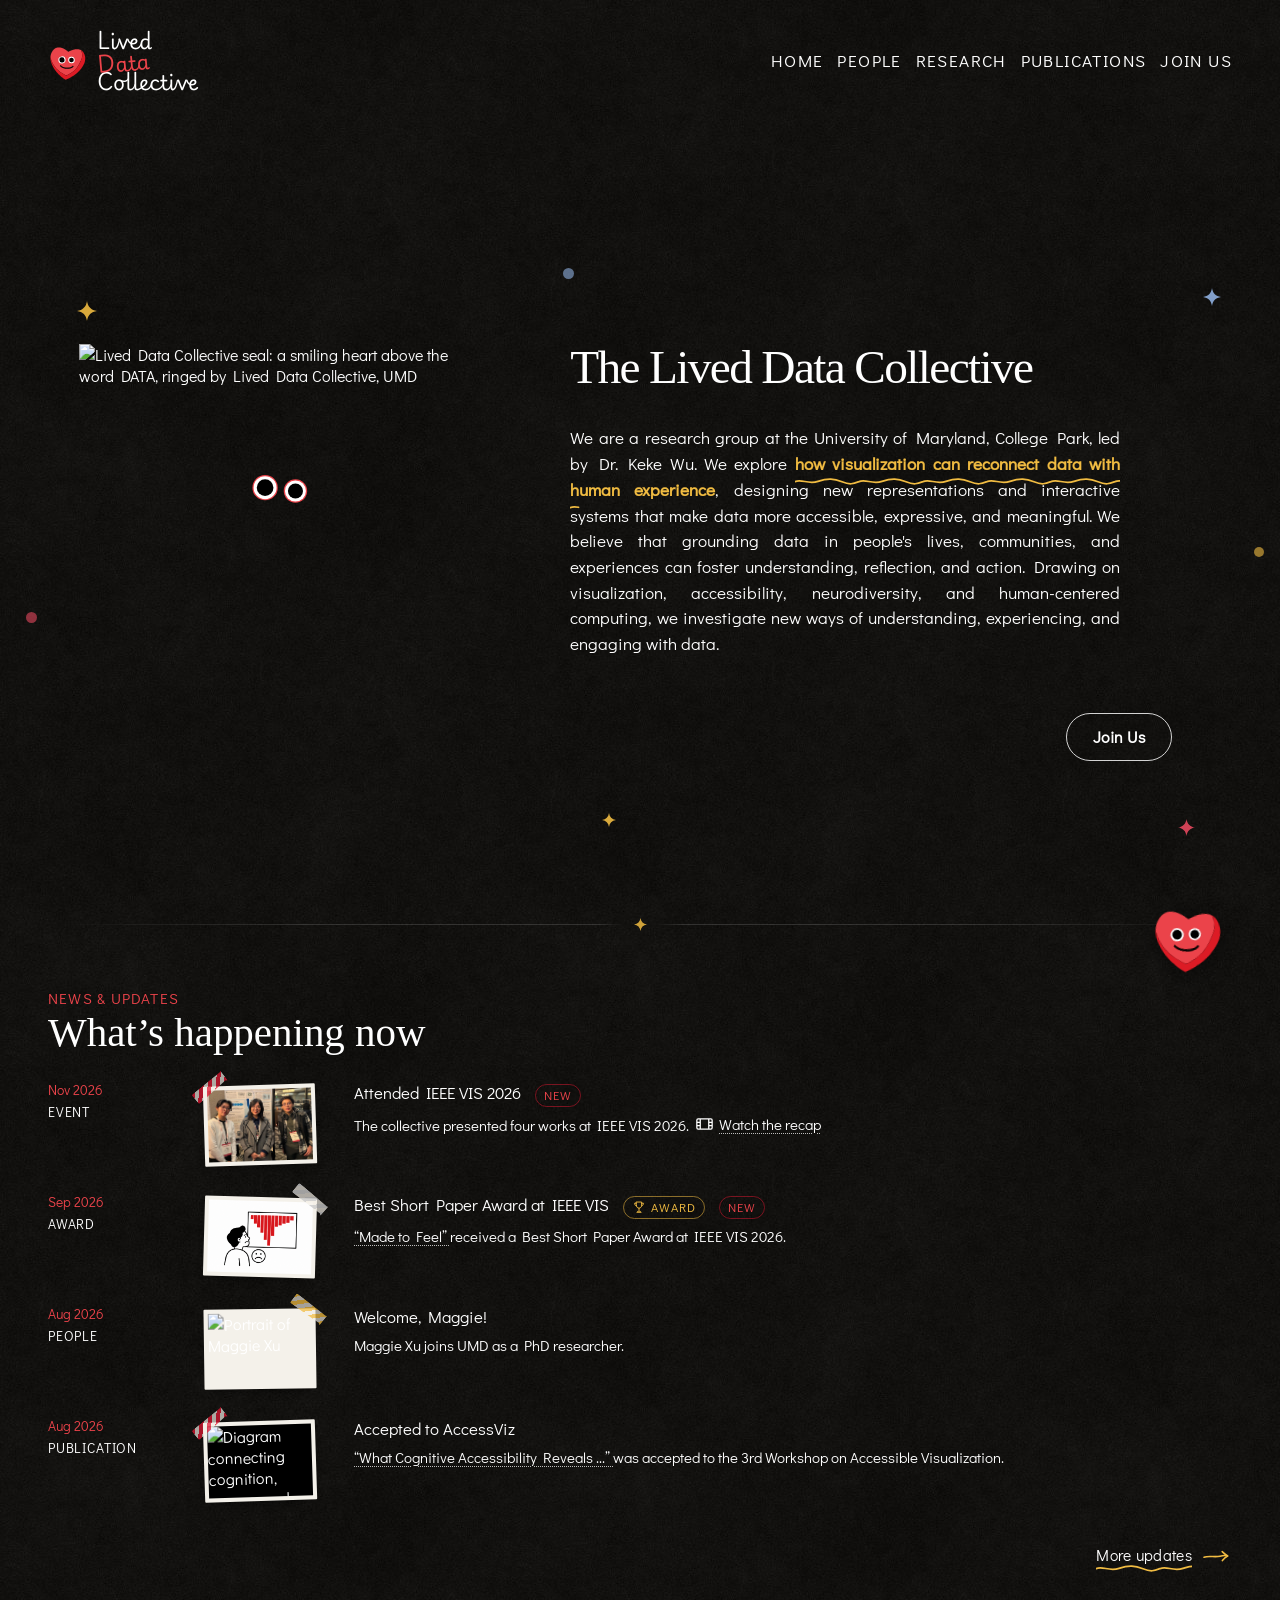
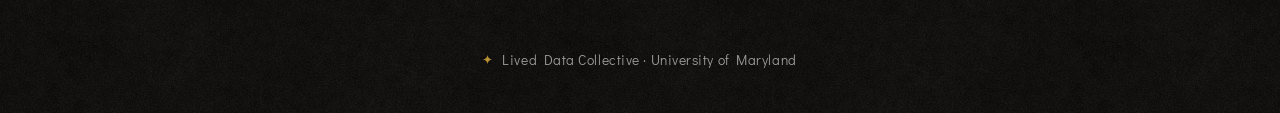
==== commit 954ecd6d: "Update design" ====
--- a/index.html
+++ b/index.html
@@ -41,12 +41,11 @@
         <section class="hero">
           <div class="hero-mark reveal" aria-hidden="true">
             <div class="hero-logo seal-eyes">
-              <img class="seal-img" src="ldc-seal.png" alt="" />
+              <img class="seal-img" src="ldc-seal.png" alt="Lived Data Collective seal: a smiling heart above the word DATA, ringed by Lived Data Collective, UMD" />
             </div>
           </div>
           <div class="hero-copy hero-copy-reference reveal">
             <h1 class="hero-reveal hero-reveal-1">The Lived Data Collective</h1>
-            <p class="hero-intro-line hero-reveal hero-reveal-2">Welcome to the Lived Data Collective!</p>
             <p class="hero-text hero-text-wide hero-reveal hero-reveal-3">
               We are a research group at the University of Maryland, College
               Park, led by Dr. Keke Wu. We explore
@@ -87,7 +86,8 @@
                 <div class="news-copy">
                   <h3>Attended IEEE VIS 2026 <span class="news-badge">New</span></h3>
                   <p>
-                    The collective shared <a class="news-paper-link" href="assets/ldc-vis-2026-recap.mp4" target="_blank" rel="noreferrer">four works</a> at IEEE VIS 2026.
+                    The collective presented four works at IEEE VIS 2026.
+                    <a class="news-paper-link news-recap-link" href="assets/ldc-vis-2026-recap.mp4" target="_blank" rel="noreferrer"><svg viewBox="0 0 20 16" aria-hidden="true"><rect x="1" y="2" width="18" height="12" rx="1.5" /><path d="M5 2 V14 M15 2 V14 M1 6 H5 M1 10 H5 M15 6 H19 M15 10 H19" /></svg>Watch the recap</a>
                   </p>
                 </div>
               </article>
@@ -114,6 +114,7 @@
                         <path d="M8.5 20.5 C9.5 18.2 14.5 18.2 15.5 20.5 Z" /></svg
                       >Award</span
                     >
+                    <span class="news-badge">New</span>
                   </h3>
                   <p>
                     <a
@@ -140,7 +141,7 @@
                   />
                 </div>
                 <div class="news-copy">
-                  <h3>Welcome, Maggie! <span class="news-badge">New</span></h3>
+                  <h3>Welcome, Maggie!</h3>
                   <p>Maggie Xu joins UMD as a PhD researcher.</p>
                 </div>
               </article>
@@ -158,7 +159,6 @@
                 <div class="news-copy">
                   <h3>
                     Accepted to AccessViz
-                    <span class="news-badge">New</span>
                   </h3>
                   <p>
                     <a
--- a/styles.css
+++ b/styles.css
@@ -13,7 +13,7 @@
   --ink: #ffffff;
   --muted: rgba(255, 255, 255, 0.76);
   --line: rgba(255, 255, 255, 0.1);
-  --accent: #e21833;
+  --accent: #eb434a; /* heart red; 4.9:1 on the dark paper, readable as small text */
   --shadow: 0 10px 24px rgba(0, 0, 0, 0.2);
   --radius: 22px;
 }
@@ -1325,7 +1325,15 @@
     linear-gradient(180deg, rgba(255, 255, 255, 0.04), rgba(255, 255, 255, 0.015)),
     var(--paper) url("assets/paper-dark.jpg") repeat;
   background-size: 160px 160px, auto, auto, 512px 512px;
-  box-shadow: 0 22px 34px -24px rgba(0, 0, 0, 0.9);
+  /* Resting on the page, not floating: a light top edge, a slightly darker lower
+     edge for the paper's thickness, a tight contact shadow right at the edges,
+     and a short, soft shadow close beneath. */
+  box-shadow:
+    inset 0 1px 0 rgba(255, 255, 255, 0.08),
+    inset 0 -2px 3px rgba(0, 0, 0, 0.35),
+    0 1px 1px rgba(0, 0, 0, 0.7),
+    0 2px 4px rgba(0, 0, 0, 0.45),
+    0 8px 14px -6px rgba(0, 0, 0, 0.6);
   color: #ffffff;
   text-align: center;
   rotate: var(--tilt, 0deg);
@@ -2442,6 +2450,13 @@
   line-height: 1.5;
 }
 
+/* Second line of the research intro starts on its own row (desktop). */
+@media (min-width: 761px) {
+  .research-intro-line {
+    display: block;
+  }
+}
+
 .research-intro-nowrap {
   white-space: nowrap;
 }
@@ -3071,7 +3086,12 @@
   background: #101010;
   isolation: isolate;
   overflow: visible;
-  box-shadow: 0 14px 26px rgba(0, 0, 0, 0.28);
+  /* Resting on the page like the Join Us notes: a tight contact shadow at the edge
+     and a short, soft shadow close beneath. */
+  box-shadow:
+    0 1px 1px rgba(0, 0, 0, 0.6),
+    0 3px 6px rgba(0, 0, 0, 0.45),
+    0 12px 18px -8px rgba(0, 0, 0, 0.6);
   transition:
     transform 360ms cubic-bezier(0.22, 1, 0.36, 1),
     border-color 360ms ease;
--- a/alive.css
+++ b/alive.css
@@ -1679,7 +1679,7 @@
 
 :root {
   --gold: #f1bc42;              /* main actions, focus ring, pen strokes */
-  --red: #e21833;               /* text-link hover, kickers */
+  --red: #eb434a;               /* text-link hover, kickers */
   --ink-dark: #131110;          /* text on filled buttons */
   --line: rgba(150, 150, 150, 0.34);      /* card edges */
   --line-hover: rgba(255, 255, 255, 0.5); /* card edges on hover */
@@ -1999,6 +1999,25 @@
   color: #eb434a;
 }
 
+/* "Watch our recap": a small film icon before the link text. */
+.news-recap-link {
+  display: inline-flex;
+  align-items: center;
+  gap: 6px;
+  margin-left: 4px;
+  white-space: nowrap;
+}
+
+.news-recap-link svg {
+  width: 17px;
+  height: 14px;
+  flex: none;
+  fill: none;
+  stroke: currentColor;
+  stroke-width: 1.5;
+  stroke-linejoin: round;
+}
+
 /* ---------- Icon buttons: small outlined circles ---------- */
 html:not(#ds) :is(.publication-resource-link, .person-bio-trigger, .news-archive-close, .join-phd-close) {
   border: 1px solid var(--control-line);
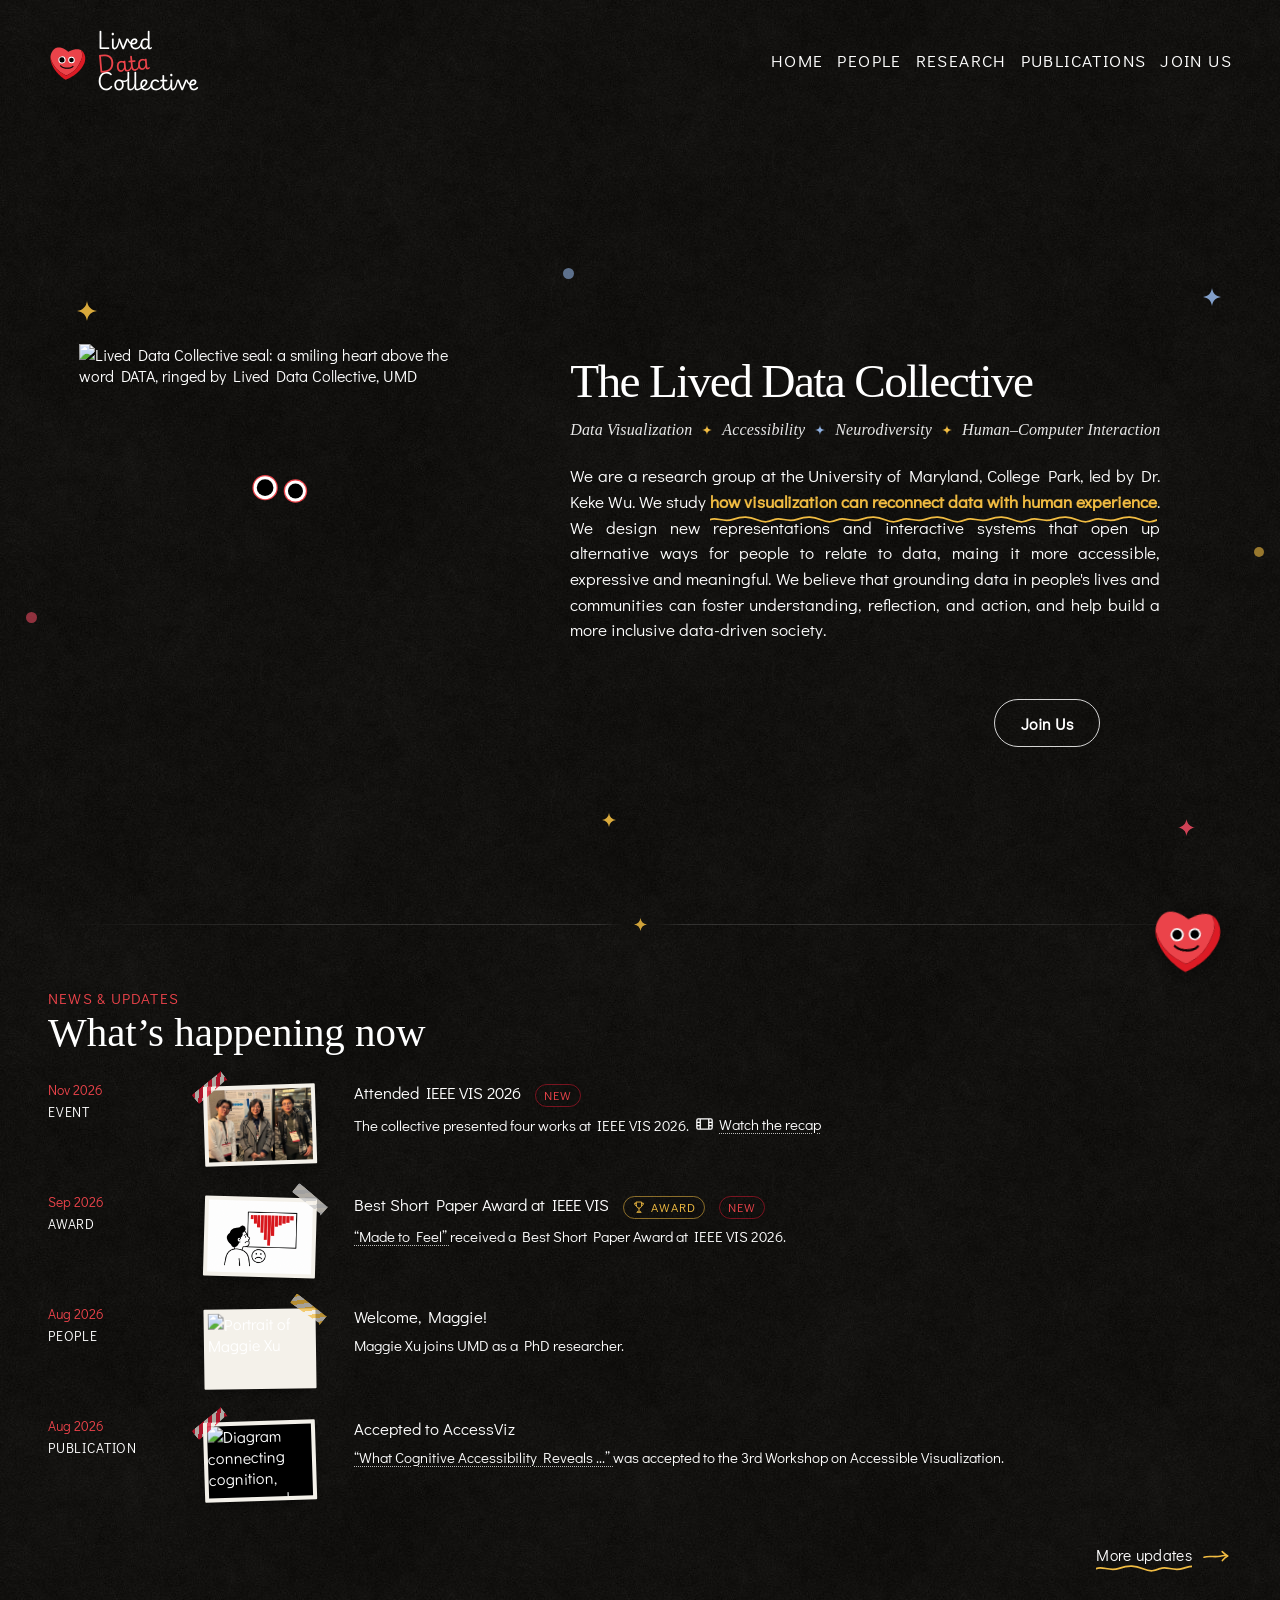
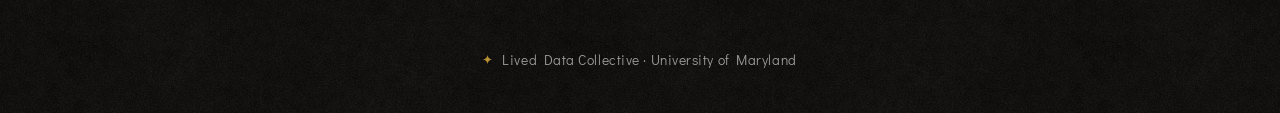
==== commit c38a14db: "Update landing texts" ====
--- a/index.html
+++ b/index.html
@@ -46,16 +46,19 @@
           </div>
           <div class="hero-copy hero-copy-reference reveal">
             <h1 class="hero-reveal hero-reveal-1">The Lived Data Collective</h1>
+            <ul class="hero-keywords hero-reveal hero-reveal-2" aria-label="Research areas">
+              <li>Data Visualization</li>
+              <li>Accessibility</li>
+              <li>Neurodiversity</li>
+              <li>Human–Computer Interaction</li>
+            </ul>
             <p class="hero-text hero-text-wide hero-reveal hero-reveal-3">
               We are a research group at the University of Maryland, College
-              Park, led by Dr. Keke Wu. We explore
+              Park, led by Dr. Keke Wu. We study
               <span class="text-highlight wave-underline"
                 >how visualization can reconnect data with human
                 experience</span
-              >, designing new representations and interactive systems that make data more accessible, expressive, and meaningful. We believe that grounding data in people's lives, communities, and experiences
-              can foster understanding, reflection, and action. Drawing on visualization, accessibility, neurodiversity, 
-              and human-centered computing, we investigate new
-              ways of understanding, experiencing, and engaging with data.
+              >. We design new representations and interactive systems that open up alternative ways for people to relate to data, maing it more accessible, expressive and meaningful. We believe that grounding data in people's lives and communities can foster understanding, reflection, and action, and help build a more inclusive data-driven society.
             </p>
             <div class="hero-actions hero-actions-reference hero-reveal hero-reveal-4" id="join-us">
               <a class="button button-secondary button-outline" href="join-us.html"
--- a/styles.css
+++ b/styles.css
@@ -1410,6 +1410,7 @@
 
 .join-note h2 {
   margin: 0 0 18px;
+  color: var(--note-ink);
   font-family: "IM Fell English", Georgia, serif;
   font-size: clamp(2rem, 2.8vw, 2.55rem);
   font-weight: 400;
@@ -1458,6 +1459,25 @@
   border-color: #ffffff;
   background: #ffffff;
   color: #131110;
+}
+
+/* The note buttons (PhD, Get in touch): a dashed white outline at rest; it turns into a solid red
+   outline in the note's color (never filled) only when the button itself is
+   hovered or focused.
+   html:not(#ds) and :not(#ds-note) match the specificity of the button rules
+   in alive.css. The 2px line is offset by 1px less padding so the size holds. */
+html:not(#ds) .join-note .join-phd-trigger:not(#ds-note),
+html:not(#ds) .join-note .join-note-link:not(#ds-note) {
+  border: 2px dashed rgba(255, 255, 255, 0.85);
+  padding: 0 25px;
+}
+
+html:not(#ds) .join-note .join-phd-trigger:not(#ds-note):is(:hover, :focus-visible),
+html:not(#ds) .join-note .join-note-link:not(#ds-note):is(:hover, :focus-visible) {
+  border-style: solid;
+  border-color: var(--note-ink);
+  background: transparent;
+  color: var(--note-ink);
 }
 
 .join-note :focus-visible {
--- a/alive.css
+++ b/alive.css
@@ -2160,3 +2160,100 @@
     translate: none;
   }
 }
+
+/* ---------- Landing keywords: a sparkle line under the title ----------
+   Four research areas in italic IM Fell, separated by the hero's four-point sparkles.
+   The text column is only as wide as the keyword line (or the title, if wider): the
+   paragraph adds no width of its own and is justified to that same measure, so the
+   keyword line, paragraph and title share one left edge and one right edge.
+   On narrow screens the keyword line wraps, and the sparkle that would start a wrapped
+   line is clipped away.
+   To revert: delete this block and the <ul class="hero-keywords"> in index.html. */
+.hero-copy-reference {
+  width: fit-content;
+  max-width: 100%;
+}
+
+.hero-copy-reference h1 {
+  margin-bottom: 16px;
+}
+
+.hero-keywords {
+  --spark-gap: 30px;
+  list-style: none;
+  box-sizing: border-box;
+  width: calc(100% + var(--spark-gap));
+  margin: 0 0 24px calc(-1 * var(--spark-gap));
+  padding: 0;
+  display: flex;
+  flex-wrap: wrap;
+  align-items: center;
+  row-gap: 4px;
+  clip-path: inset(-10px 0 -10px var(--spark-gap));
+  font-family: "IM Fell English", Georgia, serif;
+  font-style: italic;
+  font-size: clamp(1rem, 1.2vw, 1.12rem);
+  letter-spacing: 0.01em;
+  color: rgba(255, 255, 255, 0.9);
+}
+
+.hero-keywords li {
+  display: flex;
+  align-items: center;
+  gap: 10px;
+  white-space: nowrap;
+}
+
+.hero-keywords li + li {
+  padding-left: 10px;
+}
+
+.hero-keywords li::before {
+  content: "";
+  flex: none;
+  width: 10px;
+  height: 10px;
+  background: var(--spark, var(--sun));
+  -webkit-mask: url("data:image/svg+xml,%3Csvg xmlns='http://www.w3.org/2000/svg' viewBox='0 0 10 10'%3E%3Cpath d='M5 0C5.5 3.5 6.5 4.5 10 5C6.5 5.5 5.5 6.5 5 10C4.5 6.5 3.5 5.5 0 5C3.5 4.5 4.5 3.5 5 0Z'/%3E%3C/svg%3E") center / contain no-repeat;
+  mask: url("data:image/svg+xml,%3Csvg xmlns='http://www.w3.org/2000/svg' viewBox='0 0 10 10'%3E%3Cpath d='M5 0C5.5 3.5 6.5 4.5 10 5C6.5 5.5 5.5 6.5 5 10C4.5 6.5 3.5 5.5 0 5C3.5 4.5 4.5 3.5 5 0Z'/%3E%3C/svg%3E") center / contain no-repeat;
+}
+
+/* The first keyword's sparkle sits in the clipped margin, out of view. */
+.hero-keywords li:first-child {
+  padding-left: 10px;
+}
+
+.hero-keywords li:nth-child(3) {
+  --spark: var(--sky);
+}
+
+/* Wide enough for one line: any spare width is shared evenly around the sparkles. */
+@media (min-width: 700px) {
+  .hero-keywords {
+    flex-wrap: nowrap;
+  }
+
+  .hero-keywords li + li {
+    flex: 1 1 auto;
+  }
+
+  .hero-keywords li + li::before {
+    margin-inline: auto;
+  }
+}
+
+/* Intro paragraph: takes the column's width without widening it, justified, with
+   hyphenation only for long words so word gaps stay even. */
+.hero-copy-reference .hero-text-wide {
+  contain: inline-size;
+  max-width: none;
+  width: 100%;
+  text-align: justify;
+  text-justify: inter-word;
+  -webkit-hyphens: auto;
+  hyphens: auto;
+  hyphenate-limit-chars: 9 4 4;
+  -webkit-hyphenate-limit-before: 4;
+  -webkit-hyphenate-limit-after: 4;
+  text-wrap: pretty;
+}
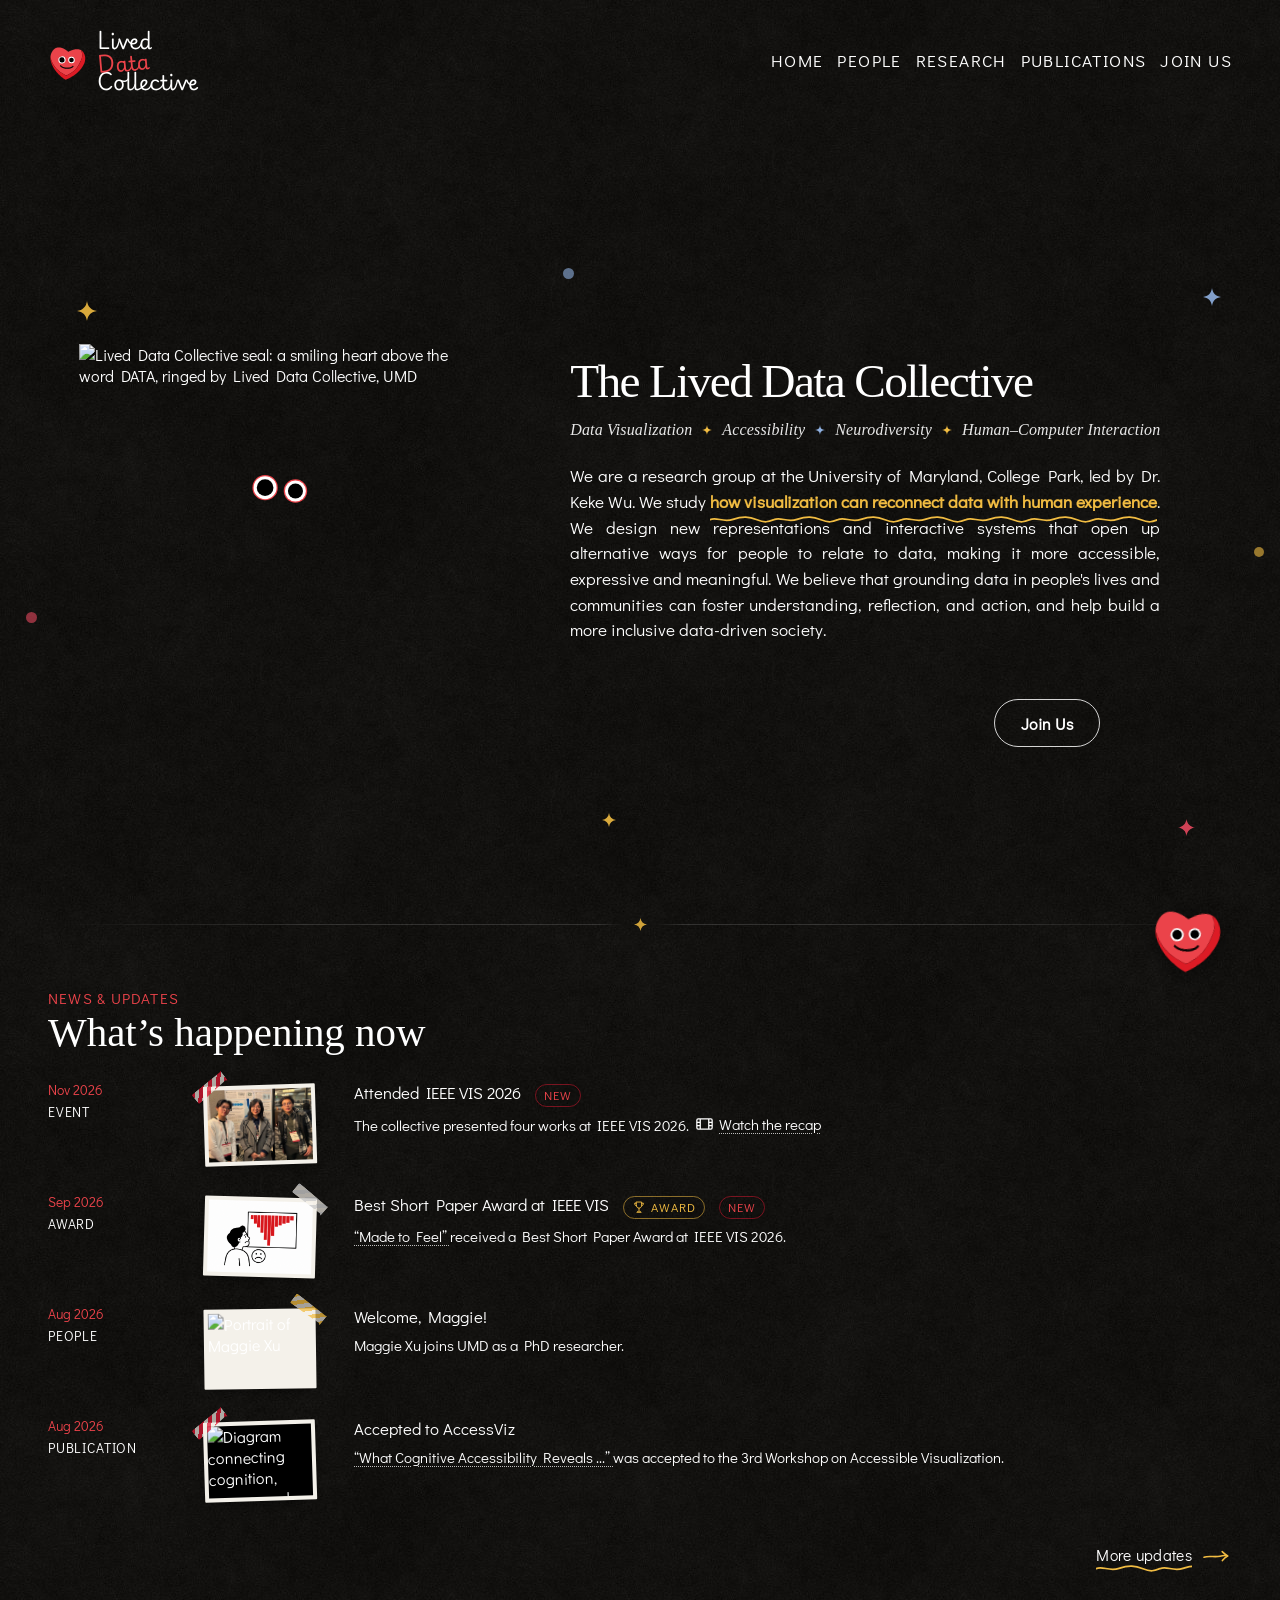
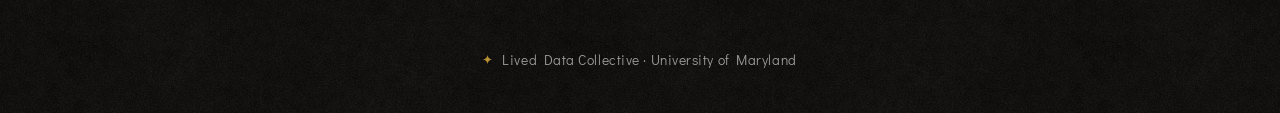
==== commit 9186d3a7: "Fix typo" ====
--- a/index.html
+++ b/index.html
@@ -58,7 +58,7 @@
               <span class="text-highlight wave-underline"
                 >how visualization can reconnect data with human
                 experience</span
-              >. We design new representations and interactive systems that open up alternative ways for people to relate to data, maing it more accessible, expressive and meaningful. We believe that grounding data in people's lives and communities can foster understanding, reflection, and action, and help build a more inclusive data-driven society.
+              >. We design new representations and interactive systems that open up alternative ways for people to relate to data, making it more accessible, expressive and meaningful. We believe that grounding data in people's lives and communities can foster understanding, reflection, and action, and help build a more inclusive data-driven society.
             </p>
             <div class="hero-actions hero-actions-reference hero-reveal hero-reveal-4" id="join-us">
               <a class="button button-secondary button-outline" href="join-us.html"
